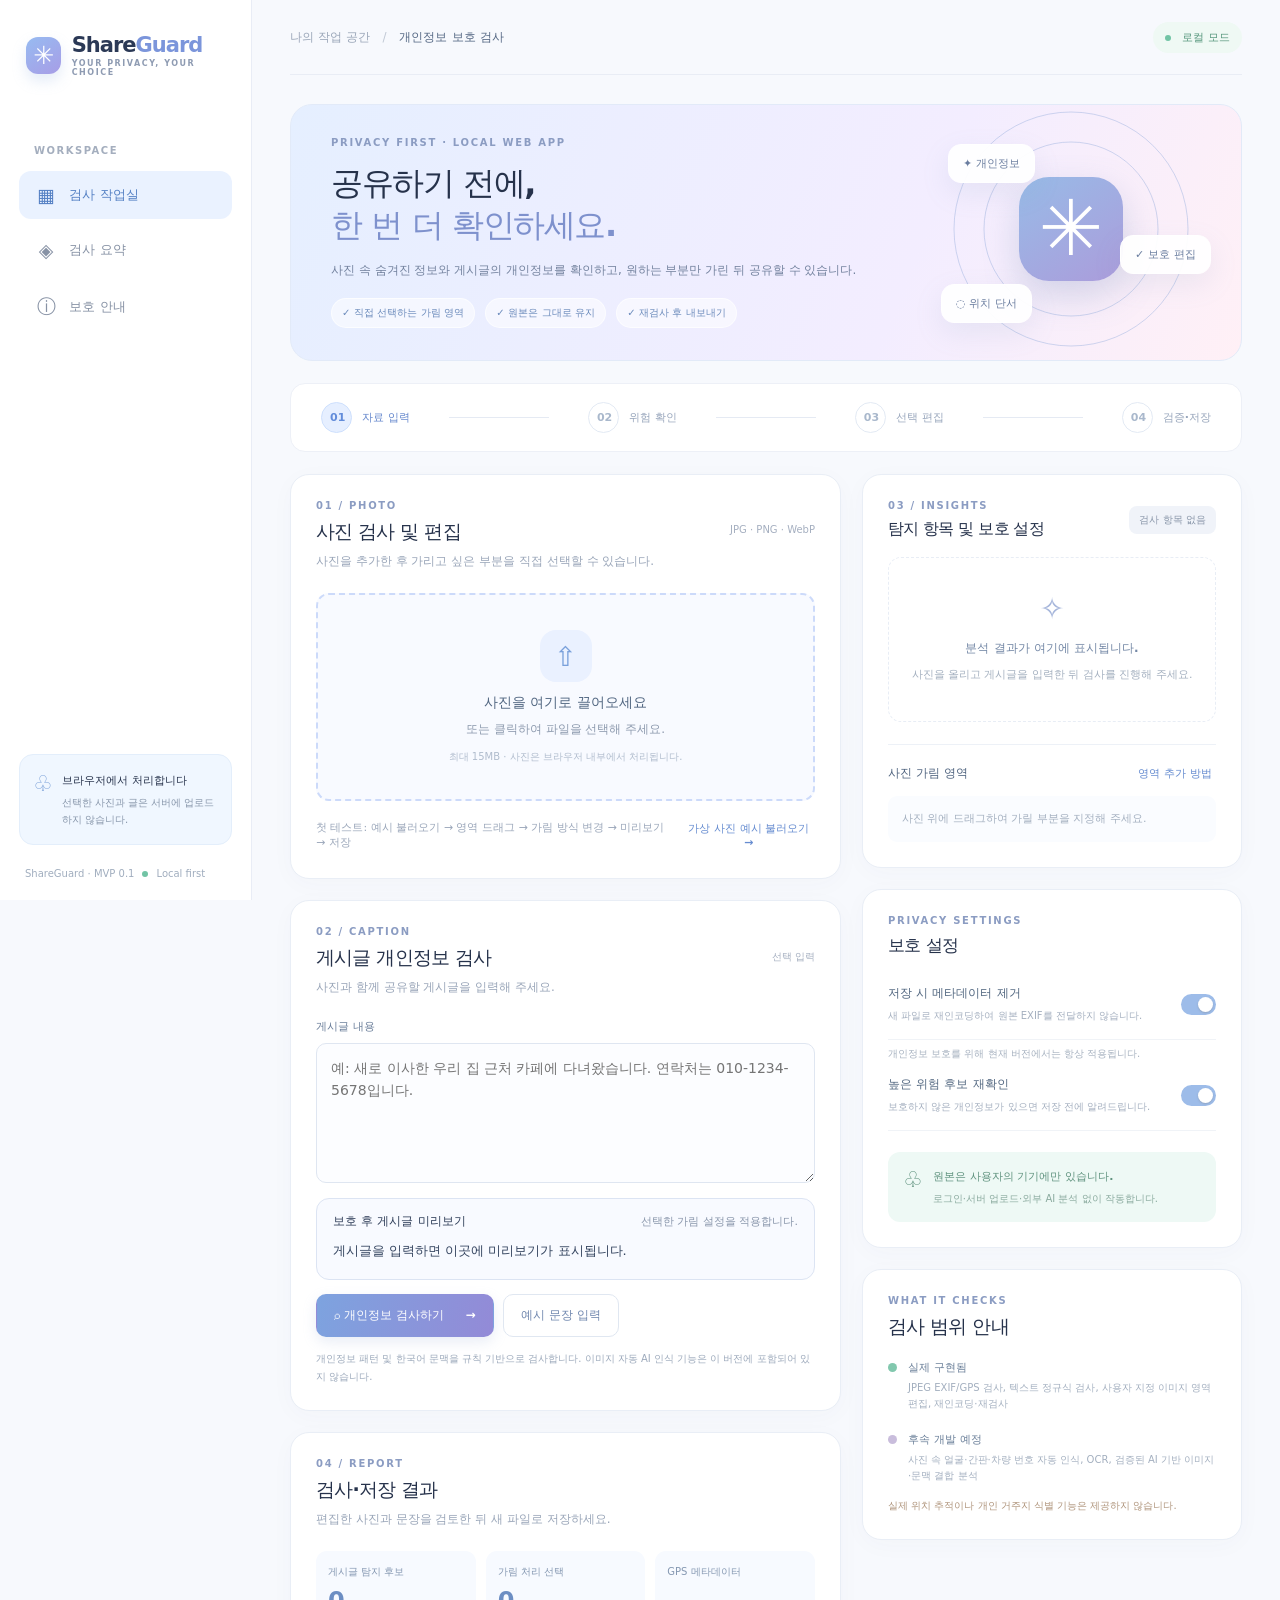
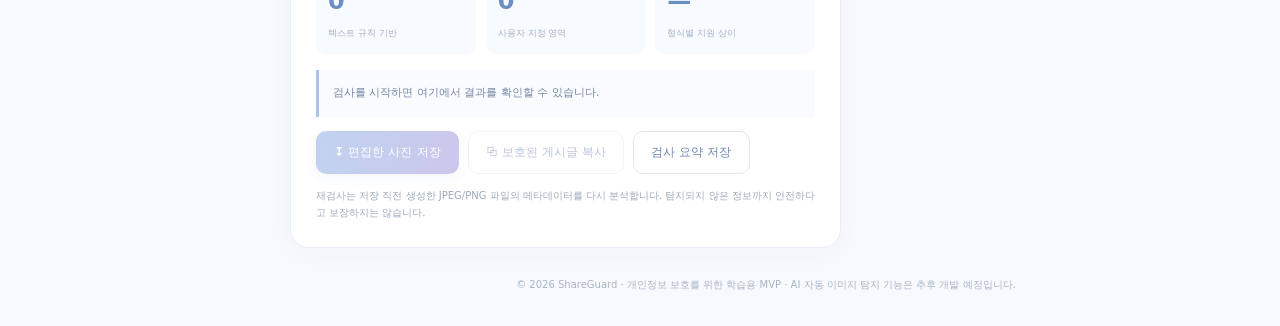
==== index.html @ 6cf019d9 "feat: add ShareGuard v0.2 privacy editor" ====
<!doctype html>
<html lang="ko">
<head>
  <meta charset="UTF-8" />
  <meta name="viewport" content="width=device-width,initial-scale=1" />
  <meta name="description" content="ShareGuard — 사진과 게시글의 개인정보 노출 단서를 검사하고, 공유 전 선택적으로 보호하는 웹앱" />
  <title>ShareGuard — 공유 전 개인정보 보호</title>
  <style>
:root{font-family:Pretendard,'Apple SD Gothic Neo','Malgun Gothic',system-ui,sans-serif;color:#26324b;background:#f7f9fd;font-synthesis:none;text-rendering:optimizeLegibility;-webkit-font-smoothing:antialiased;font-size:14px}*{box-sizing:border-box}html{scroll-behavior:smooth}body{margin:0}button,input,textarea,select{font:inherit}button{cursor:pointer}button:disabled{cursor:not-allowed;opacity:.48}button:focus-visible,a:focus-visible,input:focus-visible,textarea:focus-visible,select:focus-visible{outline:3px solid #96bdec;outline-offset:2px}a{color:inherit;text-decoration:none}h1,h2,h3,p{margin:0}.hidden{display:none!important}.layout{display:flex;min-height:100vh}.sidebar{width:252px;flex-shrink:0;background:#fff;border-right:1px solid #e9edf6;display:flex;flex-direction:column;position:sticky;top:0;height:100vh;padding:33px 19px 21px}.brand{display:flex;align-items:center;gap:11px;padding-left:7px;font-size:21px;font-weight:850;letter-spacing:-1px;color:#2b3956}.brand-icon{display:flex;align-items:center;justify-content:center;height:37px;width:37px;color:#fff;border-radius:12px;background:linear-gradient(145deg,#97bbf1,#a79de6);font-size:25px;box-shadow:0 7px 14px #9db9e645}.brand-accent{color:#7b95db}.brand small{display:block;font-size:8px;letter-spacing:1.55px;color:#8e9bb2;font-weight:800;margin-top:2px}.sidebar-label{font-size:10px;letter-spacing:1.5px;color:#a4aebe;font-weight:850;margin:68px 15px 15px}.main-nav{display:grid;gap:7px}.nav-item{padding:13px 17px;display:flex;align-items:center;gap:13px;border-radius:12px;color:#8792a5;font-weight:650;font-size:13px}.nav-item:hover,.nav-item.active{background:#eaf2ff;color:#5480c4}.nav-icon{font-size:19px;font-weight:400;width:20px;text-align:center}.side-bottom{margin-top:auto}.private-box{display:flex;gap:9px;padding:16px 13px;background:#f0f7ff;border:1px solid #e3eefb;border-radius:14px}.private-box strong{font-size:11px}.private-box p{font-size:10px;color:#8796aa;line-height:1.65;margin-top:7px}.private-icon{color:#83a7db;font-size:22px}.version{padding:23px 6px 0;color:#a0adbe;font-size:10px;display:flex;gap:8px;align-items:center}.dot,.status-dot{display:inline-block;width:6px;height:6px;border-radius:50%;background:#72c4a5}.main{min-width:0;flex:1;max-width:1600px;margin:0 auto;padding:0 38px 24px;width:100%}.topbar{height:75px;display:flex;justify-content:space-between;align-items:center;border-bottom:1px solid #e9edf5}.breadcrumb{color:#9aa6b8;font-size:12px}.breadcrumb span{padding:0 9px;color:#c1c9d5}.breadcrumb strong{color:#556884}.status-pill{background:#eff9f4;color:#57977d;font-size:11px;padding:8px 12px;border-radius:50px;font-weight:700}.status-dot{margin-right:7px}.hero{background:linear-gradient(112deg,#e5efff 0%,#f3edff 65%,#fff0f6 100%);border:1px solid #e2eaf8;min-height:255px;border-radius:22px;display:flex;overflow:hidden;position:relative;margin-top:29px;padding:32px 40px}.hero-text{position:relative;z-index:2}.eyebrow,.section-kicker{display:block;color:#8b9cc2;font-size:10px;font-weight:850;letter-spacing:1.7px}.hero h1{font-size:32px;line-height:1.32;font-weight:850;letter-spacing:-1.4px;margin:14px 0}.hero em{font-style:normal;color:#7e91cd}.hero p{color:#74839f;font-size:12px;line-height:1.75}.hero-features{display:flex;gap:10px;flex-wrap:wrap;margin-top:17px}.hero-features span{background:#ffffff87;border:1px solid #ffffffaa;padding:7px 10px;border-radius:30px;color:#6a8abb;font-size:10px;font-weight:750}.hero-visual{margin-left:auto;position:relative;width:260px;min-width:240px}.orbit{position:absolute;border:1px solid #a4b6e185;border-radius:50%;left:50%;top:48%;transform:translate(-50%,-50%)}.orbit-1{width:235px;height:235px}.orbit-2{width:175px;height:175px}.hero-shield{position:absolute;left:50%;top:48%;transform:translate(-50%,-50%);width:104px;height:104px;border-radius:30px;background:linear-gradient(145deg,#98bbe7,#ab9cdb);box-shadow:0 14px 35px #778fbb4b;display:grid;place-items:center;color:white;font-size:77px}.hero-float{position:absolute;white-space:nowrap;background:#fffffff2;border:1px solid #ffffff;border-radius:13px;box-shadow:0 10px 28px #839bba22;padding:11px 14px;color:#6a7d9f;font-size:11px;font-weight:750}.float-a{top:7px;left:7px}.float-b{right:-10px;top:98px}.float-c{bottom:5px;left:0}.stepper{display:flex;justify-content:space-around;align-items:center;background:white;border-radius:15px;margin:22px 0;padding:18px 18px;border:1px solid #edf0f7}.step{font-size:11px;display:flex;gap:10px;align-items:center;color:#97a5bb;font-weight:750;white-space:nowrap}.step b{font-size:11px;border:1px solid #e3eaf4;padding:8px;border-radius:50%;width:31px;height:31px;text-align:center;color:#a9b8cc}.step.active{color:#6688cd}.step.active b{background:#e6efff;color:#628cda;border-color:#cee0fd}.step-line{height:1px;background:#e5eaf3;flex:1;max-width:100px;margin:0 15px}.workspace-grid{display:grid;grid-template-columns:minmax(0,1.45fr) minmax(320px,1fr);gap:21px;align-items:start}.content-column,.right-column{display:flex;flex-direction:column;gap:21px}.panel{background:white;border:1px solid #e9eef6;border-radius:19px;box-shadow:0 5px 24px #42597c07;padding:25px}.panel-head{display:flex;justify-content:space-between;align-items:start;gap:15px;margin-bottom:21px}.panel h2{font-size:19px;letter-spacing:-.8px;margin-top:8px}.panel-head p{font-size:12px;color:#9aa6b9;line-height:1.65;margin-top:7px}.optional{margin-top:24px;white-space:nowrap;font-size:10px;color:#a5afc0}.dropzone{background:#f8faff;border:2px dashed #ccdafa;border-radius:13px;padding:35px 12px;text-align:center;cursor:pointer;transition:.2s}.dropzone:hover,.dropzone.dragover{background:#eef4ff;border-color:#8cb3ef}.upload-icon{height:52px;width:52px;margin:0 auto 12px;border-radius:16px;background:#eaf1ff;display:grid;place-items:center;color:#79a0db;font-size:27px}.dropzone h3{font-size:14px;color:#516681}.dropzone p{font-size:12px;margin:9px 0;color:#8d9aae}.dropzone span{font-size:10px;color:#b0bccd}.sample-row{display:flex;justify-content:space-between;gap:8px;margin-top:16px;font-size:11px;color:#9ba7ba;align-items:center}.link-btn{background:none;border:0;padding:4px;color:#668cd0;font-size:11px;font-weight:750}.link-btn:hover{text-decoration:underline}.text-panel textarea,.text-input{width:100%;padding:13px 14px;border-radius:10px;border:1px solid #dfe6f1;background:#fcfdff;color:#43546b;outline:none;line-height:1.6}.text-panel textarea:focus,.text-input:focus{border-color:#a1bdeb;box-shadow:0 0 0 3px #d8e7fd8a}.text-panel textarea{resize:vertical;min-height:115px}.field-label{display:block;font-size:11px;font-weight:750;color:#697d99;margin:12px 0 9px}.editor-row,.download-actions{display:flex;gap:9px;flex-wrap:wrap;margin-top:14px}.primary-btn,.secondary-btn{padding:12px 17px;border-radius:10px;border:1px solid transparent;font-size:12px;font-weight:750}.primary-btn{background:linear-gradient(105deg,#7da3df,#938ad7);color:#fff;box-shadow:0 5px 14px #93a5d333}.primary-btn:hover{filter:brightness(1.04)}.primary-btn span{padding-left:17px}.secondary-btn{background:white;color:#7188af;border-color:#e0e7f1}.secondary-btn:hover{background:#f6f9ff}.privacy-help{margin-top:13px;color:#9ca9bb;font-size:10px;line-height:1.75}.insights-panel .compact{align-items:center;margin-bottom:17px}.insights-panel .compact h2{font-size:16px}.risk-badge{font-size:10px;border-radius:8px;background:#f0f3f9;color:#8996a9;padding:7px 10px;font-weight:750;white-space:nowrap}.risk-badge.risk-high{background:#fff0eb;color:#cc796c}.risk-badge.risk-mid{background:#fff7e6;color:#bb944c}.empty-insights{text-align:center;padding:33px 15px 37px;color:#a5b1c0;border:1px dashed #e8edf5;border-radius:13px}.empty-insights .spark{font-size:30px;color:#a6b6db;display:block;margin-bottom:13px}.empty-insights strong{font-size:12px;color:#7488a6}.empty-insights p{font-size:11px;margin-top:10px;line-height:1.5}.result-intro{font-size:12px;color:#6b7991;line-height:1.5}.result-intro span{color:#7491d2;font-weight:850}.result-intro p{color:#a0acbc;margin:7px 0 15px;font-size:10px}.result-subtitle,.subsection-head{font-size:12px;color:#526681;font-weight:800;margin:13px 0 11px}.meta-row{padding:9px 0;border-bottom:1px solid #f0f3f9;display:flex;justify-content:space-between;gap:9px;font-size:11px}.meta-key{color:#92a0b4;flex-shrink:0}.meta-value{color:#596d8a;text-align:right;word-break:break-word}.meta-value.high{color:#bf6e66;font-weight:800}.muted{color:#a5afbf;font-size:11px;line-height:1.6}.finding-card{border:1px solid #e9edf4;border-radius:11px;padding:12px;margin-bottom:9px}.finding-top{display:flex;justify-content:space-between;align-items:center;gap:8px;font-size:11px}.finding-top strong{color:#546a86}.finding-risk{color:#b58c4e;background:#fff8e9;border-radius:5px;padding:3px 6px;font-size:9px}.finding-risk.high{color:#bc7165;background:#fff0ec}.finding-match{margin:8px 0;color:#72849a;background:#f5f8fd;border-radius:6px;padding:6px 8px;font-size:10px;overflow-wrap:anywhere}.finding-reason{font-size:11px;color:#8998ab;line-height:1.6}.finding-check{display:flex;align-items:center;gap:8px;font-size:11px;color:#6884b1;margin-top:11px;cursor:pointer}.finding-check input,.region-item input{accent-color:#729bd7;width:15px;height:15px;cursor:pointer}.context-notice{background:#fff8eb;border:1px solid #f0e2c3;color:#9e7e48;font-size:11px;padding:12px;border-radius:10px;line-height:1.6}.subsection-head{display:flex;justify-content:space-between;align-items:center;border-top:1px solid #edf1f7;padding-top:17px;margin-top:22px}.empty-regions{color:#a4b0c0;font-size:11px;line-height:1.6;background:#fafcff;padding:14px;border-radius:9px}.region-item{border:1px solid #ebeff6;border-radius:10px;margin-bottom:8px;padding:11px;display:flex;gap:8px;align-items:center}.region-item.current{border-color:#aec8f2;background:#f9fbff}.region-select{border:0;background:none;text-align:left;color:#506887;flex:1;font-size:11px;font-weight:750;overflow-wrap:anywhere}.region-mode-label{font-size:10px;color:#9facc0}.region-settings{margin-top:15px;padding:14px;border:1px solid #e1e9f6;border-radius:12px;background:#fafcff}.inline-settings{display:flex;justify-content:space-between;margin-top:12px;align-items:center;font-size:11px;color:#687f9d}.inline-settings input{border:0;background:none;width:42px;height:28px;cursor:pointer}.region-settings-actions{text-align:right;margin-top:12px}.tiny-warning{font-size:10px;line-height:1.6;color:#af947b;margin-top:14px}.policy-panel h2{font-size:17px;margin-bottom:13px}.switch-row{display:flex;align-items:center;justify-content:space-between;gap:9px;padding:15px 0;border-bottom:1px solid #f0f3f7;cursor:pointer}.switch-row>span:first-child{flex:1}.switch-row strong{display:block;font-size:12px;color:#526780}.switch-row small{font-size:10px;color:#a4afbf;line-height:1.7;display:block;margin-top:5px}.switch-row input{position:absolute;opacity:0;width:1px;height:1px}.switch-ui{width:35px;height:21px;flex-shrink:0;background:#d8dfeb;border-radius:20px;position:relative}.switch-ui:before{content:'';width:15px;height:15px;position:absolute;left:3px;top:3px;background:#fff;border-radius:50%;box-shadow:0 1px 2px #7775}.switch-row input:checked+.switch-ui{background:#9dbce9}.switch-row input:checked+.switch-ui:before{transform:translateX(14px)}.locked-note{color:#a7b2c0;font-size:10px;margin:7px 0 0}.privacy-ribbon{display:flex;gap:10px;border-radius:12px;padding:15px;margin-top:21px;background:#eef9f5;color:#60937f}.privacy-ribbon>span{font-size:22px}.privacy-ribbon strong{font-size:11px}.privacy-ribbon p{font-size:10px;color:#8aaa9e;line-height:1.6;margin-top:7px}.scope-item{display:flex;gap:11px;margin-top:18px}.scope-dot{width:9px;height:9px;border-radius:50%;margin-top:5px;flex-shrink:0}.scope-dot.done{background:#82c8ae}.scope-dot.planned{background:#c9bddc}.scope-item strong{font-size:11px;color:#697e98}.scope-item p{font-size:10px;color:#a3afbf;margin-top:5px;line-height:1.6}.report-cards{display:grid;grid-template-columns:repeat(3,minmax(0,1fr));gap:10px}.report-stat{background:#f7faff;padding:14px 12px;border-radius:11px}.report-stat span{color:#8497b1;font-size:10px;display:block}.report-stat strong{font-size:24px;color:#6c8ec3;display:block;margin:8px 0;font-variant-numeric:tabular-nums}.report-stat small{font-size:9px;color:#a2b1c4}.report-note{color:#7587a2;font-size:11px;background:#f9fbff;border-left:3px solid #aac3eb;margin-top:16px;padding:14px;line-height:1.7}.photo-area{border:1px solid #e9eef6;border-radius:13px;padding:13px}.photo-toolbar{display:flex;align-items:center;justify-content:space-between;gap:8px;margin-bottom:12px}.file-info{display:flex;gap:8px;align-items:center;min-width:0}.file-mark{background:#eef4fd;color:#83a1ce;border-radius:10px;padding:10px;font-size:16px}.file-info strong{display:block;color:#586f8b;font-size:11px;overflow:hidden;text-overflow:ellipsis;white-space:nowrap;max-width:210px}.file-info small{display:block;color:#a6b4c5;font-size:10px;margin-top:4px}.photo-actions{display:flex;gap:5px;flex-shrink:0}.mini-btn{padding:7px 9px;color:#7f91ad;border:1px solid #e1e8f4;background:white;border-radius:7px;font-size:10px}.mini-btn:hover{background:#f6f9ff}.danger-outline{color:#c68c8d}.editor-controls{display:flex;align-items:center;justify-content:space-between;gap:8px;margin:9px 0;flex-wrap:wrap}.mode-group{display:flex;background:#f3f6fc;border-radius:9px;padding:3px;gap:2px}.mode-btn{border:0;background:transparent;padding:9px 10px;color:#92a2b6;font-size:10px;border-radius:7px}.mode-btn.selected{background:white;color:#6d8bc6;box-shadow:0 1px 7px #627ba71a}.image-stage{position:relative;line-height:0;border-radius:10px;overflow:hidden;background:#eef2fa;touch-action:none;user-select:none;min-height:80px;cursor:crosshair}.image-stage.in-preview{cursor:default}.image-stage img{display:block;width:100%;height:auto}.image-stage .preview-canvas{display:block;width:100%;height:auto}.region-layer{position:absolute;inset:0;pointer-events:none}.region-overlay{position:absolute;border:2px dashed #f4db6e;background:#fdf0a32b}.region-overlay.active-mask{border-color:#70aff0;background:#4aa4ff24}.region-overlay.highlight{outline:2px solid #fdfdfd;outline-offset:-5px}.region-tag{position:absolute;top:0;left:0;white-space:nowrap;line-height:1;background:#6590cbf2;color:white;font-size:10px;padding:5px}.drawing-rect{position:absolute;border:2px solid #96b6e7;background:#c5dafe50;pointer-events:none}.stage-hint{font-size:10px;color:#9eabba;margin:11px 0 0;line-height:1.6}.photo-foot{display:flex;justify-content:space-between;align-items:center;gap:8px;margin-top:13px;font-size:10px;color:#a2b0c3}.info-label{color:#648dbd}.compare-block{margin:20px 0 6px;border-top:1px solid #e8eef6;padding-top:15px}.compare-head{display:flex;flex-direction:column;gap:4px;margin-bottom:12px}.compare-head strong{font-size:12px}.compare-head span{font-size:10px;color:#93a4ba}.comparison{position:relative;width:100%;overflow:hidden;border-radius:10px;background:#f6f7fa}.comparison img{width:100%;height:100%;position:absolute;inset:0;object-fit:fill}.compare-slider-label{display:flex;justify-content:space-between;font-size:11px;margin-top:12px;color:#6d829d}.compare-block input[type=range]{accent-color:#86a7df;width:100%;margin-top:11px}.risk-dialog{border:1px solid #edf0f5;box-shadow:0 20px 70px #3548664b;border-radius:18px;padding:27px;max-width:430px;width:calc(100% - 30px)}.risk-dialog::backdrop{background:#23304365}.risk-dialog h2{font-size:18px;color:#36475d}.risk-dialog p{font-size:12px;color:#7f8da1;line-height:1.7;margin-top:14px}.dialog-actions{display:flex;justify-content:end;gap:8px;margin-top:23px}.toast{position:fixed;bottom:25px;right:25px;z-index:20;background:#455d79;color:white;font-size:12px;line-height:1.6;padding:12px 19px;border-radius:12px;box-shadow:0 12px 30px #50617d40;opacity:0;transform:translateY(10px);pointer-events:none;transition:.2s;max-width:390px}.toast.visible{opacity:1;transform:translateY(0)}.toast.error{background:#a9696a}footer{padding:30px 5px 10px;color:#a8b4c4;font-size:10px;text-align:center}
@media(max-width:1230px){.sidebar{width:215px}.main{padding:0 22px 22px}.workspace-grid{grid-template-columns:minmax(0,1fr) 340px;gap:16px}.panel{padding:20px}.hero{padding:26px}.hero-visual{min-width:160px;width:180px}.float-b{right:-15px}.hero h1{font-size:29px}}
@media(max-width:1040px){.workspace-grid{grid-template-columns:1fr}.right-column{display:grid;grid-template-columns:1fr 1fr;align-items:start}.insights-panel{grid-column:span 2}.hero-visual{min-width:225px}.main{padding:0 20px 25px}}
@media(max-width:680px){.layout{display:block}.sidebar{width:100%;height:auto;position:relative;padding:15px 15px 10px;border-right:none;border-bottom:1px solid #eef1f7}.brand{font-size:20px}.sidebar-label,.side-bottom{display:none}.main-nav{display:flex;margin-top:11px;gap:5px;overflow-x:auto}.nav-item{padding:9px 12px;font-size:11px;white-space:nowrap}.main{padding:0 14px 15px}.topbar{height:48px}.hero{padding:25px 23px;min-height:215px;margin-top:14px}.hero h1{font-size:27px}.hero-visual{position:absolute;right:-120px;top:25px;opacity:.24}.hero-text{max-width:calc(100% - 20px)}.hero-features{gap:5px}.hero-features span{font-size:9px;padding:5px 7px}.stepper{padding:13px 9px;margin:15px 0}.step{font-size:0;gap:2px}.step b{font-size:10px;width:30px;height:30px;padding:8px}.step-line{margin:0 4px}.panel{padding:17px;border-radius:15px}.panel h2{font-size:17px}.optional{font-size:9px}.right-column{display:flex}.report-cards{gap:6px}.report-stat{padding:10px 8px}.report-stat span{font-size:9px}.report-stat strong{font-size:20px}.photo-toolbar{flex-wrap:wrap}.photo-actions{margin-left:auto}.file-info strong{max-width:180px}.hero-visual .hero-float{display:none}.toast{bottom:14px;left:14px;right:14px;max-width:none;text-align:center}}

.masked-preview{border:1px solid #dce4f3;background:#f8faff;border-radius:13px;padding:14px 16px;margin-top:12px;margin-bottom:12px}.masked-preview-head{display:flex;justify-content:space-between;gap:10px;align-items:center;font-size:12px;color:#2e3d58}.masked-preview-head span{font-size:11px;color:#8895aa}.masked-preview pre{white-space:pre-wrap;overflow-wrap:anywhere;font-family:inherit;line-height:1.65;color:#354560;font-size:13px;margin:10px 0 0;min-height:25px}@media(max-width:600px){.masked-preview-head{align-items:start;flex-direction:column;gap:4px}}

</style>
</head>
<body>
  <div class="layout">
    <aside class="sidebar" aria-label="주 메뉴">
      <a class="brand" href="#top" aria-label="ShareGuard 처음으로"><span class="brand-icon">✳</span><span>Share<span class="brand-accent">Guard</span><small>YOUR PRIVACY, YOUR CHOICE</small></span></a>
      <div class="sidebar-label">WORKSPACE</div>
      <nav class="main-nav" aria-label="작업 화면">
        <a href="#workspace" class="nav-item active"><span class="nav-icon">▦</span> 검사 작업실</a>
        <a href="#reports" class="nav-item"><span class="nav-icon">◈</span> 검사 요약</a>
        <a href="#about" class="nav-item"><span class="nav-icon">ⓘ</span> 보호 안내</a>
      </nav>
      <div class="side-bottom">
        <div class="private-box"><span class="private-icon">♧</span><div><strong>브라우저에서 처리합니다</strong><p>선택한 사진과 글은 서버에 업로드하지 않습니다.</p></div></div>
        <div class="version">ShareGuard · MVP 0.1 <span class="dot"></span> Local first</div>
      </div>
    </aside>
    <main id="top" class="main">
      <header class="topbar"><span class="breadcrumb">나의 작업 공간 <span>/</span> <strong>개인정보 보호 검사</strong></span><span class="status-pill"><span class="status-dot"></span> 로컬 모드</span></header>
      <section class="hero" id="workspace">
        <div class="hero-text"><span class="eyebrow">PRIVACY FIRST · LOCAL WEB APP</span><h1>공유하기 전에,<br/><em>한 번 더 확인하세요.</em></h1><p>사진 속 숨겨진 정보와 게시글의 개인정보를 확인하고, 원하는 부분만 가린 뒤 공유할 수 있습니다.</p><div class="hero-features"><span>✓ 직접 선택하는 가림 영역</span><span>✓ 원본은 그대로 유지</span><span>✓ 재검사 후 내보내기</span></div></div>
        <div class="hero-visual" aria-hidden="true"><div class="orbit orbit-1"></div><div class="orbit orbit-2"></div><div class="hero-shield">✳</div><span class="hero-float float-a">✦ 개인정보</span><span class="hero-float float-b">✓ 보호 편집</span><span class="hero-float float-c">◌ 위치 단서</span></div>
      </section>
      <section class="stepper" aria-label="진행 단계"><span class="step active"><b>01</b> 자료 입력</span><span class="step-line"></span><span class="step"><b>02</b> 위험 확인</span><span class="step-line"></span><span class="step"><b>03</b> 선택 편집</span><span class="step-line"></span><span class="step"><b>04</b> 검증·저장</span></section>
      <div class="workspace-grid">
        <div class="content-column">
          <section class="panel image-panel" aria-labelledby="photo-heading">
            <div class="panel-head"><div><div class="section-kicker">01 / PHOTO</div><h2 id="photo-heading">사진 검사 및 편집</h2><p>사진을 추가한 후 가리고 싶은 부분을 직접 선택할 수 있습니다.</p></div><span class="optional">JPG · PNG · WebP</span></div>
            <div id="dropzone" class="dropzone" tabindex="0" role="button" aria-label="사진 업로드"><div class="upload-icon">⇧</div><h3>사진을 여기로 끌어오세요</h3><p>또는 클릭하여 파일을 선택해 주세요.</p><span>최대 15MB · 사진은 브라우저 내부에서 처리됩니다.</span><input id="fileInput" type="file" accept="image/jpeg,image/png,image/webp" hidden /></div>
            <div id="photoArea" class="photo-area hidden"><div class="photo-toolbar"><div class="file-info"><span class="file-mark">▧</span><span><strong id="fileName">photo.jpg</strong><small id="fileSize">—</small></span></div><div class="photo-actions"><button class="mini-btn" id="replacePhoto" type="button">사진 변경</button><button class="mini-btn danger-outline" id="clearPhoto" type="button">제거</button></div></div>
              <div class="editor-controls"><div class="mode-group" role="group" aria-label="편집 모드"><button id="drawMode" class="mode-btn selected" type="button">▧ 영역 지정</button><button id="cropMode" class="mode-btn" type="button">⌗ 자르기</button><button id="viewMode" class="mode-btn" type="button">◉ 미리보기</button></div><button id="resetEdits" class="mini-btn" type="button">↶ 편집 초기화</button></div>
              <div id="imageStage" class="image-stage" aria-label="사진 편집 영역"><img id="originalPhoto" alt="사용자가 업로드한 원본 사진" draggable="false" /><canvas id="previewCanvas" class="preview-canvas hidden" aria-label="보호 처리된 사진 미리보기"></canvas><div id="regionLayer" class="region-layer"></div><div id="drawingRect" class="drawing-rect hidden"></div></div>
              <div class="stage-hint" id="stageHint">사진에서 가릴 영역을 마우스로 드래그하거나 터치로 지정해 주세요.</div>
              <div id="compareBlock" class="compare-block hidden"><div class="compare-head"><strong>원본 · 편집본 비교</strong><span>슬라이더를 움직여 확인할 수 있습니다.</span></div><div class="comparison" id="comparison"><img id="compareOriginal" alt="원본 사진 비교 이미지" draggable="false" /><img id="compareEdited" alt="보호 편집된 결과 이미지" draggable="false" /></div><label class="compare-slider-label" for="compareSlider">편집본 표시 비율 <output id="compareValue">50%</output></label><input id="compareSlider" type="range" min="0" max="100" value="50" /></div>
              <div class="photo-foot"><span id="metadataBadge" class="info-label">사진을 분석하지 않았습니다.</span><span id="regionCount">지정된 영역 0개</span></div>
            </div>
            <div class="sample-row"><span>첫 테스트: 예시 불러오기 → 영역 드래그 → 가림 방식 변경 → 미리보기 → 저장</span><button class="link-btn" id="loadDemo" type="button">가상 사진 예시 불러오기 →</button></div>
          </section>
          <section class="panel text-panel"><div class="panel-head"><div><div class="section-kicker">02 / CAPTION</div><h2>게시글 개인정보 검사</h2><p>사진과 함께 공유할 게시글을 입력해 주세요.</p></div><span class="optional">선택 입력</span></div><label for="captionInput" class="field-label">게시글 내용</label><textarea id="captionInput" placeholder="예: 새로 이사한 우리 집 근처 카페에 다녀왔습니다. 연락처는 010-1234-5678입니다." rows="5" spellcheck="false"></textarea><div class="masked-preview"><div class="masked-preview-head"><strong>보호 후 게시글 미리보기</strong><span>선택한 가림 설정을 적용합니다.</span></div><pre id="captionPreview" aria-live="polite">게시글을 입력하면 이곳에 미리보기가 표시됩니다.</pre></div><div class="editor-row"><button id="runScan" class="primary-btn" type="button">⌕ 개인정보 검사하기 <span>→</span></button><button id="loadTextDemo" class="secondary-btn" type="button">예시 문장 입력</button></div><p class="privacy-help">개인정보 패턴 및 한국어 문맥을 규칙 기반으로 검사합니다. 이미지 자동 AI 인식 기능은 이 버전에 포함되어 있지 않습니다.</p></section>
          <section id="reports" class="panel report-panel"><div class="panel-head"><div><div class="section-kicker">04 / REPORT</div><h2>검사·저장 결과</h2><p>편집한 사진과 문장을 검토한 뒤 새 파일로 저장하세요.</p></div></div><div class="report-cards"><div class="report-stat"><span>게시글 탐지 후보</span><strong id="statText">0</strong><small>텍스트 규칙 기반</small></div><div class="report-stat"><span>가림 처리 선택</span><strong id="statRegions">0</strong><small>사용자 지정 영역</small></div><div class="report-stat"><span>GPS 메타데이터</span><strong id="statGps">—</strong><small>형식별 지원 상이</small></div></div><div class="report-note" id="reportNote">검사를 시작하면 여기에서 결과를 확인할 수 있습니다.</div><div class="download-actions"><button class="primary-btn" id="exportImage" type="button" disabled>↧ 편집한 사진 저장</button><button class="secondary-btn" id="copyCaption" type="button" disabled>⧉ 보호된 게시글 복사</button><button class="secondary-btn" id="exportReport" type="button">검사 요약 저장</button></div><p class="privacy-help">재검사는 저장 직전 생성한 JPEG/PNG 파일의 메타데이터를 다시 분석합니다. 탐지되지 않은 정보까지 안전하다고 보장하지는 않습니다.</p></section>
        </div>
        <div class="right-column">
          <section class="panel insights-panel"><div class="panel-head compact"><div><div class="section-kicker">03 / INSIGHTS</div><h2>탐지 항목 및 보호 설정</h2></div><span id="riskBadge" class="risk-badge">미검사</span></div><div id="emptyInsights" class="empty-insights"><span class="spark">✧</span><strong>분석 결과가 여기에 표시됩니다.</strong><p>사진을 올리고 게시글을 입력한 뒤 검사를 진행해 주세요.</p></div><div id="scanResults" class="hidden"><div class="result-intro"><span id="resultCount">0개</span>의 개인정보·위치 단서 후보를 확인했습니다.<p>탐지 결과에는 오탐·미탐이 있을 수 있습니다. 표시된 근거를 확인해 주세요.</p></div><div id="metadataList" class="metadata-list"></div><div id="textList" class="finding-list"></div><div id="crossContext" class="context-notice hidden"></div></div><div class="subsection-head"><strong>사진 가림 영역</strong><button class="link-btn" id="addAreaHint" type="button">영역 추가 방법</button></div><div id="regionEmpty" class="empty-regions">사진 위에 드래그하여 가릴 부분을 지정해 주세요.</div><div id="regionList" class="region-list"></div><div id="regionSettings" class="region-settings hidden"><label class="field-label" for="regionLabel">선택 영역 이름</label><input id="regionLabel" class="text-input" placeholder="예: 친구 얼굴"/><label class="field-label" for="regionRisk">이 영역의 민감도</label><select id="regionRisk" class="text-input"><option value="주의">주의 · 얼굴/카페 간판 등</option><option value="높음">높음 · 집 주소/번호판/인증정보 등</option></select><label class="field-label" for="regionStyle">가림 방식</label><select id="regionStyle" class="text-input"><option value="solid">불투명 가림 (권장)</option><option value="sticker">스티커</option><option value="pixel">모자이크</option><option value="blur">블러</option></select><div id="stickerPicker" class="hidden"><label class="field-label" for="stickerText">스티커 선택</label><select id="stickerText" class="text-input"><option value="💗">하트 💗</option><option value="🌸">꽃 🌸</option><option value="⭐">별 ⭐</option><option value="☁️">구름 ☁️</option><option value="🦋">나비 🦋</option></select></div><div class="inline-settings"><label for="maskColor">가림 색상</label><input id="maskColor" type="color" value="#9fbde6"/></div><div class="region-settings-actions"><button class="mini-btn danger-outline" id="deleteRegion" type="button">영역 삭제</button></div><p class="tiny-warning">블러·모자이크·스티커는 민감한 문자나 인증정보를 충분히 가리지 못할 수 있습니다.</p></div></section>
          <section class="panel policy-panel"><div class="section-kicker">PRIVACY SETTINGS</div><h2>보호 설정</h2><label class="switch-row"><span><strong>저장 시 메타데이터 제거</strong><small>새 파일로 재인코딩하여 원본 EXIF를 전달하지 않습니다.</small></span><input id="stripMeta" type="checkbox" checked disabled/><span class="switch-ui" aria-hidden="true"></span></label><div class="locked-note">개인정보 보호를 위해 현재 버전에서는 항상 적용됩니다.</div><label class="switch-row"><span><strong>높은 위험 후보 재확인</strong><small>보호하지 않은 개인정보가 있으면 저장 전에 알려드립니다.</small></span><input id="confirmRisk" type="checkbox" checked/><span class="switch-ui" aria-hidden="true"></span></label><div class="privacy-ribbon"><span>♧</span><div><strong>원본은 사용자의 기기에만 있습니다.</strong><p>로그인·서버 업로드·외부 AI 분석 없이 작동합니다.</p></div></div></section>
          <section id="about" class="panel about-panel"><div class="section-kicker">WHAT IT CHECKS</div><h2>검사 범위 안내</h2><div class="scope-item"><span class="scope-dot done"></span><div><strong>실제 구현됨</strong><p>JPEG EXIF/GPS 검사, 텍스트 정규식 검사, 사용자 지정 이미지 영역 편집, 재인코딩·재검사</p></div></div><div class="scope-item"><span class="scope-dot planned"></span><div><strong>후속 개발 예정</strong><p>사진 속 얼굴·간판·차량 번호 자동 인식, OCR, 검증된 AI 기반 이미지·문맥 결합 분석</p></div></div><p class="tiny-warning">실제 위치 추적이나 개인 거주지 식별 기능은 제공하지 않습니다.</p></section>
        </div>
      </div>
      <footer>© 2026 ShareGuard · 개인정보 보호를 위한 학습용 MVP · AI 자동 이미지 탐지 기능은 추후 개발 예정입니다.</footer>
    </main>
  </div>
  <dialog id="riskDialog" class="risk-dialog"><form method="dialog"><h2>공유 전 확인</h2><p id="riskDialogText">보호하지 않은 위험 항목이 남아 있습니다.</p><div class="dialog-actions"><button value="cancel" class="secondary-btn">다시 확인</button><button value="continue" class="primary-btn">위험을 확인하고 저장</button></div></form></dialog>
  <div id="toast" class="toast" role="status" aria-live="polite"></div>
  <script>
/** Offline rule-based candidate detection. Not a ML/AI classification result. */
const PATTERNS = [
  {kind:'email', label:'이메일 주소', severity:'주의', regex:/\b[A-Z0-9._%+-]+@[A-Z0-9.-]+\.[A-Z]{2,}\b/gi, reason:'이메일 주소를 통해 연락처나 계정을 식별할 수 있습니다.', recommend:'공개할 필요가 없다면 이메일 주소를 가려 주세요.'},
  {kind:'phone', label:'휴대전화 번호', severity:'높음', regex:/(?<!\d)01[016789][- .]?\d{3,4}[- .]?\d{4}(?!\d)/g, reason:'전화번호가 공개되면 원하지 않는 연락을 받을 수 있습니다.', recommend:'전화번호를 마스킹하는 것을 권장합니다.'},
  {kind:'rrn', label:'주민등록번호 형태', severity:'높음', regex:/(?<!\d)\d{6}[- ]?[1-8]\d{6}(?!\d)/g, reason:'개인 식별 번호 형태의 정보가 포함되어 있습니다.', recommend:'번호 전체를 공개하지 않는 것을 권장합니다.'},
  {kind:'apikey', label:'인증정보 형태', severity:'높음', regex:/(?:api[_ -]?key|password|passwd|secret|token)\s*[:=]\s*["']?[A-Za-z0-9_\-!.]{8,}["']?/gi, reason:'인증키 또는 비밀번호 형태의 문자열이 포함되어 있습니다.', recommend:'노출된 실제 인증정보라면 삭제하고 교체를 검토해 주세요.'},
  {kind:'urlsecret', label:'URL 내 인증 토큰 형태', severity:'높음', regex:/[?&](?:token|api_key|apikey|access_token)=[A-Za-z0-9%._-]{8,}/gi, reason:'링크에 인증 토큰 형태의 정보가 포함되어 있습니다.', recommend:'공개 링크에서 인증정보를 제거해 주세요.'}
];
const CONTEXT = [
  {kind:'residence',label:'거주지 관련 표현', severity:'주의',regex:/(?:우리\s?집|제\s?집|집\s?앞|자취방|이사(?:했|왔|완료)|살고\s?있는\s?곳|집\s?근처)/g,reason:'게시글이 주변 장소나 사진의 배경을 거주 공간과 연결할 수 있습니다.',recommend:'정확한 생활 공간을 드러내는 표현인지 확인해 주세요.'},
  {kind:'routine',label:'반복되는 생활 패턴',severity:'주의',regex:/(?:매일|매주|퇴근\s?후|등교\s?길|밤\s?\d{1,2}시|혼자\s?오는|항상\s?가는)/g,reason:'반복적인 시간 또는 이동 패턴이 추정될 수 있습니다.',recommend:'필요하지 않다면 구체적인 시간·방문 빈도를 줄여 주세요.'},
  {kind:'location',label:'장소 관련 표현',severity:'주의',regex:/(?:[가-힣]{2,}(?:역|학교|아파트|빌딩|카페)|(?:서울|부산|대구|인천|대전|광주|울산|세종)(?:시)?\s?[가-힣0-9-]{1,}(?:구|동|로|길))/g,reason:'특정 장소가 드러날 수 있습니다. 장소를 공개하는 목적이라면 유지해도 됩니다.',recommend:'거주지나 반복 동선과 연결되는지만 확인해 주세요.'}
];
function analyzeText(text){
  const found=[];
  for(const def of [...PATTERNS,...CONTEXT]) {
    for(const m of text.matchAll(def.regex)) {
      found.push({id:`${def.kind}:${m.index}:${m[0]}`,kind:def.kind,label:def.label,severity:def.severity,start:m.index,end:m.index+m[0].length,text:m[0],reason:def.reason,recommend:def.recommend,mask:def.kind!=='residence'&&def.kind!=='routine'&&def.kind!=='location'});
    }
  }
  found.sort((a,b)=>a.start-b.start || (b.end-b.start)-(a.end-a.start));
  const dedup=[];let furthest=-1;
  for(const f of found){if(f.start>=furthest){dedup.push(f);furthest=f.end;}}
  return dedup;
}
function maskText(text, findings, replacement='[가림]'){
  const applied=findings.filter(f=>f.mask).slice().sort((a,b)=>a.start-b.start);
  let pos=0, out='';
  for(const f of applied){if(f.start<pos || f.end>text.length) continue;out+=text.slice(pos,f.start)+replacement;pos=f.end;}
  return out+text.slice(pos);
}
function combinedContext(findings, hasImage){
  if(!hasImage) return null;
  const kinds=new Set(findings.map(f=>f.kind));
  if(kinds.has('residence')&&kinds.has('routine')) return {level:'높음',message:'게시글에 거주지 관련 표현과 반복적인 생활 패턴이 함께 포함되어 있습니다. 사진 속 배경과 결합되면 위치·동선 추정에 활용될 수 있으므로 게시 전에 검토해 주세요.'};
  if(kinds.has('residence'))return {level:'주의',message:'거주지 관련 표현이 발견되었습니다. 사진 속 건물·간판 등과 결합되면 생활 공간의 단서가 될 수 있습니다. 이미지 속 대상은 자동으로 인식한 것이 아닙니다.'};
  if(kinds.has('routine')&&kinds.has('location'))return {level:'주의',message:'장소와 반복 생활 패턴에 관한 표현이 함께 포함되어 있습니다. 게시 목적에 따라 공개 범위를 확인해 주세요.'};
  return null;
}
function riskLevel(findings,hasGps=false){return hasGps||findings.some(f=>f.severity==='높음')?'높음':findings.length?'주의':'검사 항목 없음';}

/* Minimal bounded JPEG Exif/TIFF reader. Returns limitations explicitly. No private telemetry. */
const SHORT=3,LONG=4,RATIONAL=5,ASCII=2;
function str(view,offset,n){if(offset<0||n<0||offset+n>view.byteLength)throw Error('Exif 범위를 벗어났습니다.');let s='';for(let i=0;i<n;i++)s+=String.fromCharCode(view.getUint8(offset+i));return s.replace(/\0+$/,'');}
function readExif(data){
  const v=new DataView(data.buffer,data.byteOffset,data.byteLength);
  if(v.byteLength<8)throw Error('Exif 크기가 올바르지 않습니다.');
  const le=str(v,0,2)==='II';if(!le&&str(v,0,2)!=='MM')throw Error('Exif 바이트 순서가 올바르지 않습니다.');
  const u16=x=>{if(x<0||x+2>v.byteLength)throw Error('Exif 범위 오류');return v.getUint16(x,le)};
  const u32=x=>{if(x<0||x+4>v.byteLength)throw Error('Exif 범위 오류');return v.getUint32(x,le)};
  if(u16(2)!==42)throw Error('Exif TIFF 표식 오류');
  function ifd(off){if(off<8||off+2>v.byteLength)return {};const count=u16(off);if(count>300)return {};let entries={};for(let i=0;i<count;i++){let at=off+2+i*12;if(at+12>v.byteLength)break;const tag=u16(at),type=u16(at+2),n=u32(at+4),unit={1:1,2:1,3:2,4:4,5:8,7:1}[type]||1;if(n>100000)continue;let p=n*unit<=4?at+8:u32(at+8);if(p+n*unit>v.byteLength)continue;entries[tag]={tag,type,n,p};}return entries;}
  function value(e){if(!e)return null;if(e.type===ASCII)return str(v,e.p,Math.min(e.n,256));if(e.type===SHORT)return u16(e.p);if(e.type===LONG)return u32(e.p);if(e.type===RATIONAL){let out=[];for(let j=0;j<Math.min(e.n,3);j++){let num=u32(e.p+j*8),den=u32(e.p+j*8+4);out.push(den?num/den:null);}return out;}return null;}
  const root=ifd(u32(4));const gpsPtr=value(root[0x8825]);const exifPtr=value(root[0x8769]);const gps=gpsPtr?ifd(gpsPtr):{};const detail=exifPtr?ifd(exifPtr):{};
  const coord=(refs,tag)=>{const nums=value(gps[tag]);const ref=value(gps[refs]);if(!Array.isArray(nums)||nums.length<3||nums.some(x=>x===null)||!ref)return null;let r=nums[0]+nums[1]/60+nums[2]/3600;return /^[SW]/i.test(ref)?-r:r;};
  const lat=coord(1,2),lng=coord(3,4);
  return {status:'checked',hasGps:lat!==null&&lng!==null, gps:lat!==null&&lng!==null?{lat,lng}:null, make:value(root[0x010f]),model:value(root[0x0110]),date:value(detail[0x9003])||value(root[0x0132]),rawExif:true};
}
function scanMetadata(buffer,mime='image/jpeg'){
  const bytes=new Uint8Array(buffer);if(mime!=='image/jpeg')return {status:'unsupported',hasGps:null,reason:'현재 버전은 JPEG 파일의 EXIF를 정밀 검사합니다. PNG/WebP에 포함된 모든 메타데이터 유무는 확인할 수 없습니다.'};
  if(bytes.length<4||bytes[0]!==255||bytes[1]!==216)return {status:'invalid',hasGps:null,reason:'유효한 JPEG 형식이 아닙니다.'};
  let p=2;while(p+4<=bytes.length){if(bytes[p]!==255)break;let marker=bytes[p+1];p+=2;if(marker===0xd9||marker===0xda)break;if(marker===0xff)continue;if(marker===0xd8||marker===0x01||(marker>=0xd0&&marker<=0xd7))continue;if(p+2>bytes.length)break;let len=(bytes[p]<<8)|bytes[p+1];if(len<2||p+len>bytes.length)break;if(marker===0xe1&&len>=8&&bytes[p+2]===69&&bytes[p+3]===120&&bytes[p+4]===105&&bytes[p+5]===102&&bytes[p+6]===0&&bytes[p+7]===0){try{return readExif(bytes.subarray(p+8,p+len));}catch(e){return {status:'invalid',hasGps:null,reason:'Exif 데이터를 읽을 수 없습니다: '+e.message};}}p+=len;}
  return {status:'checked',hasGps:false,gps:null,rawExif:false,make:null,model:null,date:null};
}
function validateImage(buffer,mime){const b=new Uint8Array(buffer);if(mime==='image/jpeg')return b.length>=3&&b[0]===255&&b[1]===216&&b[2]===255;if(mime==='image/png')return b.length>=8&&[137,80,78,71,13,10,26,10].every((x,i)=>b[i]===x);if(mime==='image/webp')return b.length>=12&&String.fromCharCode(...b.slice(0,4))==='RIFF'&&String.fromCharCode(...b.slice(8,12))==='WEBP';return false;}




const $=s=>document.querySelector(s);
const state={file:null,sourceUrl:null,img:null,meta:null,findings:[],regions:[],crop:null,selected:null,mode:'draw',scanAt:null,lastExport:null,seq:0};
const MAX_SIZE=15*1024*1024;
let toastTimer=null,dragStart=null;
function toast(msg,err=false){const el=$('#toast');el.textContent=msg;el.className='toast visible'+(err?' error':'');clearTimeout(toastTimer);toastTimer=setTimeout(()=>el.className='toast',3800);}
function bytesText(n){return n>=1048576?(n/1048576).toFixed(1)+'MB':(n/1024).toFixed(1)+'KB';}
function make(tag,cls,txt){const x=document.createElement(tag);if(cls)x.className=cls;if(txt!==undefined)x.textContent=String(txt);return x;}
function resetPhoto(){if(state.sourceUrl)URL.revokeObjectURL(state.sourceUrl);Object.assign(state,{file:null,sourceUrl:null,img:null,meta:null,regions:[],crop:null,selected:null,lastExport:null,mode:'draw'});$('#fileInput').value='';$('#dropzone').classList.remove('hidden');$('#photoArea').classList.add('hidden');$('#compareBlock').classList.add('hidden');$('#originalPhoto').removeAttribute('src');$('#previewCanvas').classList.add('hidden');$('#originalPhoto').classList.remove('hidden');setMode('draw');render();}
async function loadFile(file){
  if(!file) return;
  if(!['image/jpeg','image/png','image/webp'].includes(file.type)){toast('JPG, PNG, WebP 이미지만 사용할 수 있습니다.',true);return;}
  if(file.size>MAX_SIZE||file.size<10){toast('이미지는 15MB 이하의 정상 파일이어야 합니다.',true);return;}
  try{
    const ab=await file.arrayBuffer();if(!validateImage(ab,file.type))throw Error('파일 확장자와 실제 이미지 형식이 일치하지 않습니다.');
    const url=URL.createObjectURL(file);const img=new Image();img.decoding='async';img.src=url;
    await new Promise((resolve,reject)=>{img.onload=resolve;img.onerror=()=>reject(Error('이미지 디코딩에 실패했습니다.'));});
    if(!img.naturalWidth||!img.naturalHeight||img.naturalWidth*img.naturalHeight>40000000)throw Error('이미지 크기가 너무 큽니다. 최대 4천만 픽셀까지 지원합니다.');
    if(state.sourceUrl)URL.revokeObjectURL(state.sourceUrl);
    state.file=file;state.sourceUrl=url;state.img=img;state.meta=scanMetadata(ab,file.type);state.regions=[];state.crop=null;state.selected=null;state.lastExport=null;
    $('#fileName').textContent=file.name;$('#fileSize').textContent=`${bytesText(file.size)} · ${img.naturalWidth} × ${img.naturalHeight}`;
    $('#originalPhoto').src=url;$('#dropzone').classList.add('hidden');$('#photoArea').classList.remove('hidden');setMode('draw');runScan();toast('사진을 불러왔습니다. 분석 후 가릴 영역을 직접 지정해 주세요.');
  }catch(e){toast(e.message||'이미지를 읽을 수 없습니다.',true);}
}
function setMode(mode){state.mode=mode;for(const [name,id] of [['draw','drawMode'],['crop','cropMode'],['view','viewMode']])$('#'+id).classList.toggle('selected',name===mode);$('#originalPhoto').classList.toggle('hidden',mode==='view');$('#previewCanvas').classList.toggle('hidden',mode!=='view');$('#regionLayer').classList.toggle('hidden',mode==='view');$('#imageStage').classList.toggle('in-preview',mode==='view');$('#stageHint').textContent=mode==='draw'?'사진에서 가릴 영역을 드래그하여 지정해 주세요. 위치와 가림 방식은 오른쪽에서 선택할 수 있습니다.':mode==='crop'?'사진에서 남기고 싶은 영역을 드래그하여 지정해 주세요. 선택하지 않은 바깥쪽은 저장 시 잘립니다.':'선택한 보호 처리 결과를 보여드립니다. 아래에서 원본과 비교할 수 있습니다.';if(mode==='view'&&state.img)renderPreview();$('#compareBlock').classList.toggle('hidden',mode!=='view'||!state.img);renderRegions();}
function runScan(){state.findings=analyzeText($('#captionInput').value);state.scanAt=new Date().toISOString();state.lastExport=null;render();}
function render(){renderResults();renderRegions();renderStats();updateCaptionPreview();}
function updateCaptionPreview(){const el=$('#captionPreview');const input=$('#captionInput').value;el.textContent=input?maskText(input,state.findings):'게시글을 입력하면 이곳에 미리보기가 표시됩니다.';}
function renderStats(){const text=state.findings.length;$('#statText').textContent=String(text);$('#statRegions').textContent=String(state.regions.filter(r=>r.mask).length);const meta=state.meta;$('#statGps').textContent=!meta?'—':meta.status==='unsupported'?'미지원':meta.status!=='checked'?'확인불가':meta.hasGps?'발견':'미발견';$('#exportImage').disabled=!state.img;$('#copyCaption').disabled=!$('#captionInput').value;
 $('#metadataBadge').textContent=!meta?'사진을 분석하지 않았습니다.':meta.status==='checked'?(meta.hasGps?'GPS 좌표가 포함되어 있습니다.':'JPEG EXIF에서 GPS 좌표가 발견되지 않았습니다.'):(meta.reason||'메타데이터 확인 불가');
 $('#regionCount').textContent=`지정된 영역 ${state.regions.length}개`;
 const level=(state.regions.some(r=>r.risk==='높음'&&!r.mask)?'높음':riskLevel(state.findings,meta?.hasGps===true));const badge=$('#riskBadge');badge.textContent=level;badge.className='risk-badge '+(level==='높음'?'risk-high':level==='주의'?'risk-mid':'');
 $('#reportNote').textContent=!state.scanAt?'검사를 시작하면 여기에서 결과를 확인할 수 있습니다.':`텍스트 후보 ${text}개, 사진 가림 영역 ${state.regions.length}개를 확인했습니다. ${meta?.hasGps?'GPS가 포함되어 있으므로 내보낸 파일에서 제거 여부를 재검사합니다.':'편집 전후 정보를 확인하고 저장해 주세요.'} 자동 이미지 객체 인식은 아직 제공되지 않습니다.`;
 document.querySelectorAll('.step').forEach((x,i)=>x.classList.toggle('active',i===(state.lastExport?3:state.regions.length?2:state.scanAt?1:0)));
}
function renderResults(){const exists=!!state.scanAt;$('#emptyInsights').classList.toggle('hidden',exists);$('#scanResults').classList.toggle('hidden',!exists);if(!exists)return;const meta=state.meta;
 $('#resultCount').textContent=String(state.findings.length+(meta?.hasGps?1:0));const md=$('#metadataList');md.replaceChildren();if(meta){const title=make('div','result-subtitle','사진 메타데이터');md.append(title);const rows=[];if(meta.status==='checked'){rows.push(['GPS 좌표',meta.hasGps?'발견 · 저장할 사진에서는 제거됩니다.':'발견되지 않음',meta.hasGps?'high':'']);if(meta.date)rows.push(['촬영 시각',meta.date,'']);if(meta.make||meta.model)rows.push(['촬영 기기',[meta.make,meta.model].filter(Boolean).join(' '),'']);if(!meta.rawExif)rows.push(['Exif 세그먼트','발견되지 않음','']);}else rows.push(['분석 제한',meta.reason||'확인할 수 없습니다.','']);for(const [key,value,status] of rows){const row=make('div','meta-row');row.append(make('span','meta-key',key),make('span','meta-value '+status,value));md.append(row);}}else md.append(make('p','muted','사진을 선택하면 JPEG 메타데이터를 검사합니다.'));
 const list=$('#textList');list.replaceChildren();list.append(make('div','result-subtitle','게시글 탐지 후보'));if(!state.findings.length)list.append(make('p','muted','현재 규칙으로 발견된 게시글 후보가 없습니다. 위험이 없다는 뜻은 아닙니다.'));
 for(const f of state.findings){const card=make('div','finding-card');const title=make('div','finding-top');title.append(make('strong','',f.label),make('span','finding-risk '+(f.severity==='높음'?'high':''),f.severity));const body=make('p','finding-reason',f.reason);const match=make('div','finding-match',f.text);const row=make('label','finding-check');const check=document.createElement('input');check.type='checkbox';check.checked=f.mask;check.addEventListener('change',()=>{f.mask=check.checked;state.lastExport=null;renderStats();updateCaptionPreview();});row.append(check,make('span','','게시글에서 이 부분 가리기'));card.append(title,match,body,row);list.append(card);}
 const context=combinedContext(state.findings,!!state.img);$('#crossContext').classList.toggle('hidden',!context);if(context)$('#crossContext').textContent=`게시글 · 사진 결합 안내 (${context.level}) — ${context.message}`;
}
function renderRegions(){const list=$('#regionList');list.replaceChildren();$('#regionEmpty').classList.toggle('hidden',state.regions.length>0);$('#regionSettings').classList.toggle('hidden',!state.regions.some(r=>r.id===state.selected));for(const r of state.regions){const row=make('div','region-item '+(r.id===state.selected?'current':''));const btn=make('button','region-select',r.label);btn.type='button';btn.addEventListener('click',()=>{state.selected=r.id;renderRegions();});const meta=make('span','region-mode-label',({solid:'불투명 가림',sticker:'스티커',pixel:'모자이크',blur:'블러'})[r.style]);const toggle=make('input','',undefined);toggle.type='checkbox';toggle.checked=r.mask;toggle.title=`${r.label} 가림 ${r.mask?'해제':'적용'}`;toggle.setAttribute('aria-label',toggle.title);toggle.addEventListener('change',()=>{r.mask=toggle.checked;state.lastExport=null;renderRegions();renderStats();if(state.mode==='view')renderPreview();});row.append(btn,meta,toggle);list.append(row);}
 const selected=state.regions.find(r=>r.id===state.selected);if(selected){$('#regionLabel').value=selected.label;$('#regionRisk').value=selected.risk;$('#regionStyle').value=selected.style;$('#stickerText').value=selected.sticker;$('#maskColor').value=selected.color;$('#stickerPicker').classList.toggle('hidden',selected.style!=='sticker');}
 const layer=$('#regionLayer');layer.replaceChildren();for(const r of state.regions){const p=make('div','region-overlay '+(r.id===state.selected?'highlight':'')+(r.mask?' active-mask':''));p.style.left=`${r.x*100}%`;p.style.top=`${r.y*100}%`;p.style.width=`${r.w*100}%`;p.style.height=`${r.h*100}%`;p.style.pointerEvents='none';p.append(make('span','region-tag',`${r.label} · ${r.mask?'ON':'OFF'}`));layer.append(p);}
}
let nextRegionId=1;
function addRegion(x,y,w,h){const r={id:'region-'+(nextRegionId++),label:`사용자 지정 영역 ${state.regions.length+1}`,x,y,w,h,mask:true,risk:'주의',style:'solid',sticker:'💗',color:'#9fbde6'};state.regions.push(r);state.selected=r.id;state.lastExport=null;render();toast('가릴 영역을 추가했습니다. 오른쪽에서 가림 방식과 ON/OFF를 변경할 수 있습니다.');}
function positions(e){const rect=$('#imageStage').getBoundingClientRect();return {x:Math.max(0,Math.min(1,(e.clientX-rect.left)/rect.width)),y:Math.max(0,Math.min(1,(e.clientY-rect.top)/rect.height))};}
function startDrag(e){if(!state.img||state.mode==='view'||e.button>0)return;dragStart=positions(e);$('#imageStage').setPointerCapture(e.pointerId);e.preventDefault();}
function moving(e){if(!dragStart)return;const p=positions(e);const x=Math.min(p.x,dragStart.x),y=Math.min(p.y,dragStart.y),w=Math.abs(p.x-dragStart.x),h=Math.abs(p.y-dragStart.y);const rect=$('#drawingRect');rect.classList.remove('hidden');Object.assign(rect.style,{left:`${x*100}%`,top:`${y*100}%`,width:`${w*100}%`,height:`${h*100}%`});}
function endDrag(e){if(!dragStart)return;const p=positions(e);const x=Math.min(p.x,dragStart.x),y=Math.min(p.y,dragStart.y),w=Math.abs(p.x-dragStart.x),h=Math.abs(p.y-dragStart.y);dragStart=null;$('#drawingRect').classList.add('hidden');if(w<0.015||h<0.015)return;if(state.mode==='crop'){state.crop={x,y,w,h};toast('자르기 영역을 선택했습니다. 미리보기에서 확인할 수 있습니다.');}else addRegion(x,y,w,h);}
function roundRect(ctx,x,y,w,h,r){const q=Math.min(r,w/2,h/2);ctx.beginPath();ctx.roundRect(x,y,w,h,q);ctx.closePath();}
function renderEdited({onlyOriginal=false}={}){
  if(!state.img)return null;
  const img=state.img;const s=Math.min(1,2600/Math.max(img.naturalWidth,img.naturalHeight));const W=Math.round(img.naturalWidth*s),H=Math.round(img.naturalHeight*s);const c=document.createElement('canvas');c.width=W;c.height=H;const ctx=c.getContext('2d',{willReadFrequently:true});ctx.fillStyle='#ffffff';ctx.fillRect(0,0,W,H);ctx.drawImage(img,0,0,W,H);
  if(!onlyOriginal)for(const r of state.regions.filter(z=>z.mask)){const x=Math.round(r.x*W),y=Math.round(r.y*H),w=Math.max(1,Math.round(r.w*W)),h=Math.max(1,Math.round(r.h*H));ctx.save();ctx.beginPath();ctx.rect(x,y,w,h);ctx.clip();if(r.style==='solid'){ctx.fillStyle=r.color;ctx.fillRect(x,y,w,h);}else if(r.style==='pixel'){const tiny=document.createElement('canvas');const factor=12;tiny.width=Math.max(1,Math.round(w/factor));tiny.height=Math.max(1,Math.round(h/factor));tiny.getContext('2d').drawImage(c,x,y,w,h,0,0,tiny.width,tiny.height);ctx.imageSmoothingEnabled=false;ctx.drawImage(tiny,0,0,tiny.width,tiny.height,x,y,w,h);ctx.imageSmoothingEnabled=true;}else if(r.style==='blur'){const padding=Math.min(80,Math.round(Math.min(w,h)*0.25));const temp=document.createElement('canvas');temp.width=w+padding*2;temp.height=h+padding*2;temp.getContext('2d').drawImage(c,x-padding,y-padding,temp.width,temp.height,0,0,temp.width,temp.height);ctx.filter=`blur(${Math.max(9,Math.round(Math.min(w,h)*0.14))}px)`;ctx.drawImage(temp,padding,padding,w,h,x,y,w,h);ctx.filter='none';}else if(r.style==='sticker'){ctx.fillStyle=r.color;roundRect(ctx,x,y,w,h,Math.min(w,h)*0.18);ctx.fill();ctx.font=`${Math.max(18,Math.floor(Math.min(w,h)*0.65))}px 'Segoe UI Emoji', 'Apple Color Emoji', sans-serif`;ctx.textAlign='center';ctx.textBaseline='middle';ctx.fillText(r.sticker,x+w/2,y+h/2,Math.max(w,h));}ctx.restore();}
  if(!state.crop)return c;
  const {x,y,w,h}=state.crop;const c2=document.createElement('canvas');c2.width=Math.max(1,Math.round(W*w));c2.height=Math.max(1,Math.round(H*h));c2.getContext('2d').drawImage(c,Math.round(x*W),Math.round(y*H),Math.round(W*w),Math.round(H*h),0,0,c2.width,c2.height);return c2;
}
function renderPreview(){if(!state.img)return;const c=renderEdited();const view=$('#previewCanvas');view.width=c.width;view.height=c.height;view.getContext('2d').drawImage(c,0,0);const raw=renderEdited({onlyOriginal:true});$('#compareOriginal').src=raw.toDataURL('image/jpeg',.86);$('#compareEdited').src=c.toDataURL('image/jpeg',.86);$('#comparison').style.aspectRatio=`${c.width}/${c.height}`;updateCompare();}
function updateCompare(){$('#compareValue').value=$('#compareSlider').value+'%';$('#compareEdited').style.clipPath=`inset(0 ${100-Number($('#compareSlider').value)}% 0 0)`;}
function textWarnings(){return [...state.findings.filter(f=>f.severity==='높음'&&!f.mask).map(f=>f.label),...state.regions.filter(r=>r.risk==='높음'&&!r.mask).map(r=>r.label)];}
async function allowRisk(){if(!$('#confirmRisk').checked||textWarnings().length===0)return true;const dlg=$('#riskDialog');$('#riskDialogText').textContent=`높은 위험의 개인정보 후보 ${textWarnings().length}개가 게시글에 남아 있습니다. ${[...new Set(textWarnings())].join(', ')}에 대한 공개 범위를 다시 확인해 주세요.`;if(typeof dlg.showModal!=='function')return confirm($('#riskDialogText').textContent);return new Promise(resolve=>{dlg.addEventListener('close',()=>resolve(dlg.returnValue==='continue'),{once:true});dlg.showModal();});}
async function exportImage(){if(!state.img)return;const consent=await allowRisk();if(!consent)return;const canvas=renderEdited();const blob=await new Promise(resolve=>canvas.toBlob(resolve,'image/jpeg',.93));if(!blob){toast('사진 저장에 실패했습니다.',true);return;}
 const meta=scanMetadata(await blob.arrayBuffer(),'image/jpeg');if(meta.status!=='checked'||meta.rawExif||meta.hasGps){toast('새 파일에서 메타데이터 제거를 검증하지 못했습니다. 저장을 중단합니다.',true);return;}
 const url=URL.createObjectURL(blob),a=document.createElement('a');a.href=url;a.download=(state.file?.name||'photo').replace(/\.[^.]+$/,'')+'-shareguard.jpg';a.click();setTimeout(()=>URL.revokeObjectURL(url),5000);state.lastExport={when:new Date().toISOString(),width:canvas.width,height:canvas.height,byteSize:blob.size,gpsPresent:false,exifPresent:false};renderStats();toast('새 JPG 파일을 저장했습니다. 재검사 결과 EXIF/GPS가 발견되지 않았습니다.');}
async function copyCaption(){const masked=maskText($('#captionInput').value,state.findings);if(!await allowRisk())return;try{await navigator.clipboard.writeText(masked);toast('보호 설정을 적용한 게시글을 복사했습니다.');}catch{const el=make('textarea');el.value=masked;document.body.appendChild(el);el.select();const ok=document.execCommand('copy');el.remove();toast(ok?'게시글을 복사했습니다.':'클립보드 접근이 거부됐습니다.',!ok);}}
function exportReport(){const meta=state.meta;const summary={title:'ShareGuard 검사 요약',createdAt:new Date().toISOString(),mode:'브라우저 로컬, 규칙 기반, AI 이미지 자동 인식 미포함',image:state.img?{type:state.file.type,dimensions:`${state.img.naturalWidth}x${state.img.naturalHeight}`,metadata:{status:meta.status,gpsDetected:meta.hasGps,rawExif:meta.rawExif??null},manualRegions:state.regions.map(r=>({masked:r.mask,style:r.style,risk:r.risk}))}:null,caption:{findings:state.findings.map(f=>({type:f.label,level:f.severity,masked:f.mask}))},exportVerification:state.lastExport,warning:'규칙 검사와 사용자 지정 영역 편집만 검증했습니다. 자동 AI 이미지 인식·위치 추적은 제공하지 않으며 미탐 가능성이 있습니다.'};const blob=new Blob([JSON.stringify(summary,null,2)],{type:'application/json'}),url=URL.createObjectURL(blob),a=document.createElement('a');a.href=url;a.download='shareguard-report.json';a.click();setTimeout(()=>URL.revokeObjectURL(url),4000);toast('원본 개인정보 값을 포함하지 않은 검사 요약을 저장했습니다.');}
async function loadDemo(){try{const res=await fetch('[data-uri]');if(!res.ok)throw Error('예시 파일을 불러오지 못했습니다.');const f=new File([await res.blob()],'shareguard-demo.jpg',{type:'image/jpeg'});await loadFile(f);$('#captionInput').value='우리 집 앞 카페에서 매일 저녁 산책해요. 연락처는 010-1234-5678이고, 이메일은 sample@example.com입니다.';runScan();}catch(e){toast(e.message,true);}}
function onFileDrop(e){e.preventDefault();$('#dropzone').classList.remove('dragover');if(e.dataTransfer.files?.length)loadFile(e.dataTransfer.files[0]);}
$('#dropzone').addEventListener('click',()=>$('#fileInput').click());$('#dropzone').addEventListener('keydown',e=>{if(['Enter',' '].includes(e.key)){e.preventDefault();$('#fileInput').click();}});$('#fileInput').addEventListener('change',e=>loadFile(e.target.files[0]));$('#dropzone').addEventListener('dragover',e=>{e.preventDefault();$('#dropzone').classList.add('dragover');});$('#dropzone').addEventListener('dragleave',()=>$('#dropzone').classList.remove('dragover'));$('#dropzone').addEventListener('drop',onFileDrop);
$('#replacePhoto').addEventListener('click',()=>$('#fileInput').click());$('#clearPhoto').addEventListener('click',resetPhoto);
$('#runScan').addEventListener('click',()=>{runScan();toast('텍스트 탐지 규칙과 메타데이터 검사를 갱신했습니다.');});$('#loadTextDemo').addEventListener('click',()=>{$('#captionInput').value='드디어 이사 완료! 우리 집 앞 카페에 매일 가요. 전화번호는 010-1234-5678입니다.';runScan();});$('#loadDemo').addEventListener('click',loadDemo);
$('#captionInput').addEventListener('input',()=>{runScan();});
$('#drawMode').addEventListener('click',()=>setMode('draw'));$('#cropMode').addEventListener('click',()=>setMode('crop'));$('#viewMode').addEventListener('click',()=>setMode('view'));
$('#imageStage').addEventListener('pointerdown',startDrag);$('#imageStage').addEventListener('pointermove',moving);$('#imageStage').addEventListener('pointerup',endDrag);$('#imageStage').addEventListener('pointercancel',()=>{dragStart=null;$('#drawingRect').classList.add('hidden');});$('#compareSlider').addEventListener('input',updateCompare);
$('#resetEdits').addEventListener('click',()=>{state.regions=[];state.crop=null;state.selected=null;state.lastExport=null;render();if(state.mode==='view')renderPreview();toast('선택한 가림 영역과 자르기 설정을 초기화했습니다.');});
for(const [id,field] of [['regionLabel','label'],['regionRisk','risk'],['regionStyle','style'],['stickerText','sticker'],['maskColor','color']])$('#'+id).addEventListener(field==='label'?'input':'change',e=>{const r=state.regions.find(z=>z.id===state.selected);if(!r)return;r[field]=e.target.value;state.lastExport=null;renderRegions();renderStats();if(state.mode==='view')renderPreview();});
$('#deleteRegion').addEventListener('click',()=>{state.regions=state.regions.filter(r=>r.id!==state.selected);state.selected=state.regions.at(-1)?.id||null;state.lastExport=null;render();if(state.mode==='view')renderPreview();});$('#addAreaHint').addEventListener('click',()=>{if(!state.img){toast('먼저 사진을 업로드해 주세요.');return;}setMode('draw');$('#imageStage').scrollIntoView({behavior:'smooth',block:'center'});toast('사진에서 가릴 부분을 드래그해 주세요.');});
$('#exportImage').addEventListener('click',exportImage);$('#copyCaption').addEventListener('click',copyCaption);$('#exportReport').addEventListener('click',exportReport);
render();

</script>
</body>
</html>
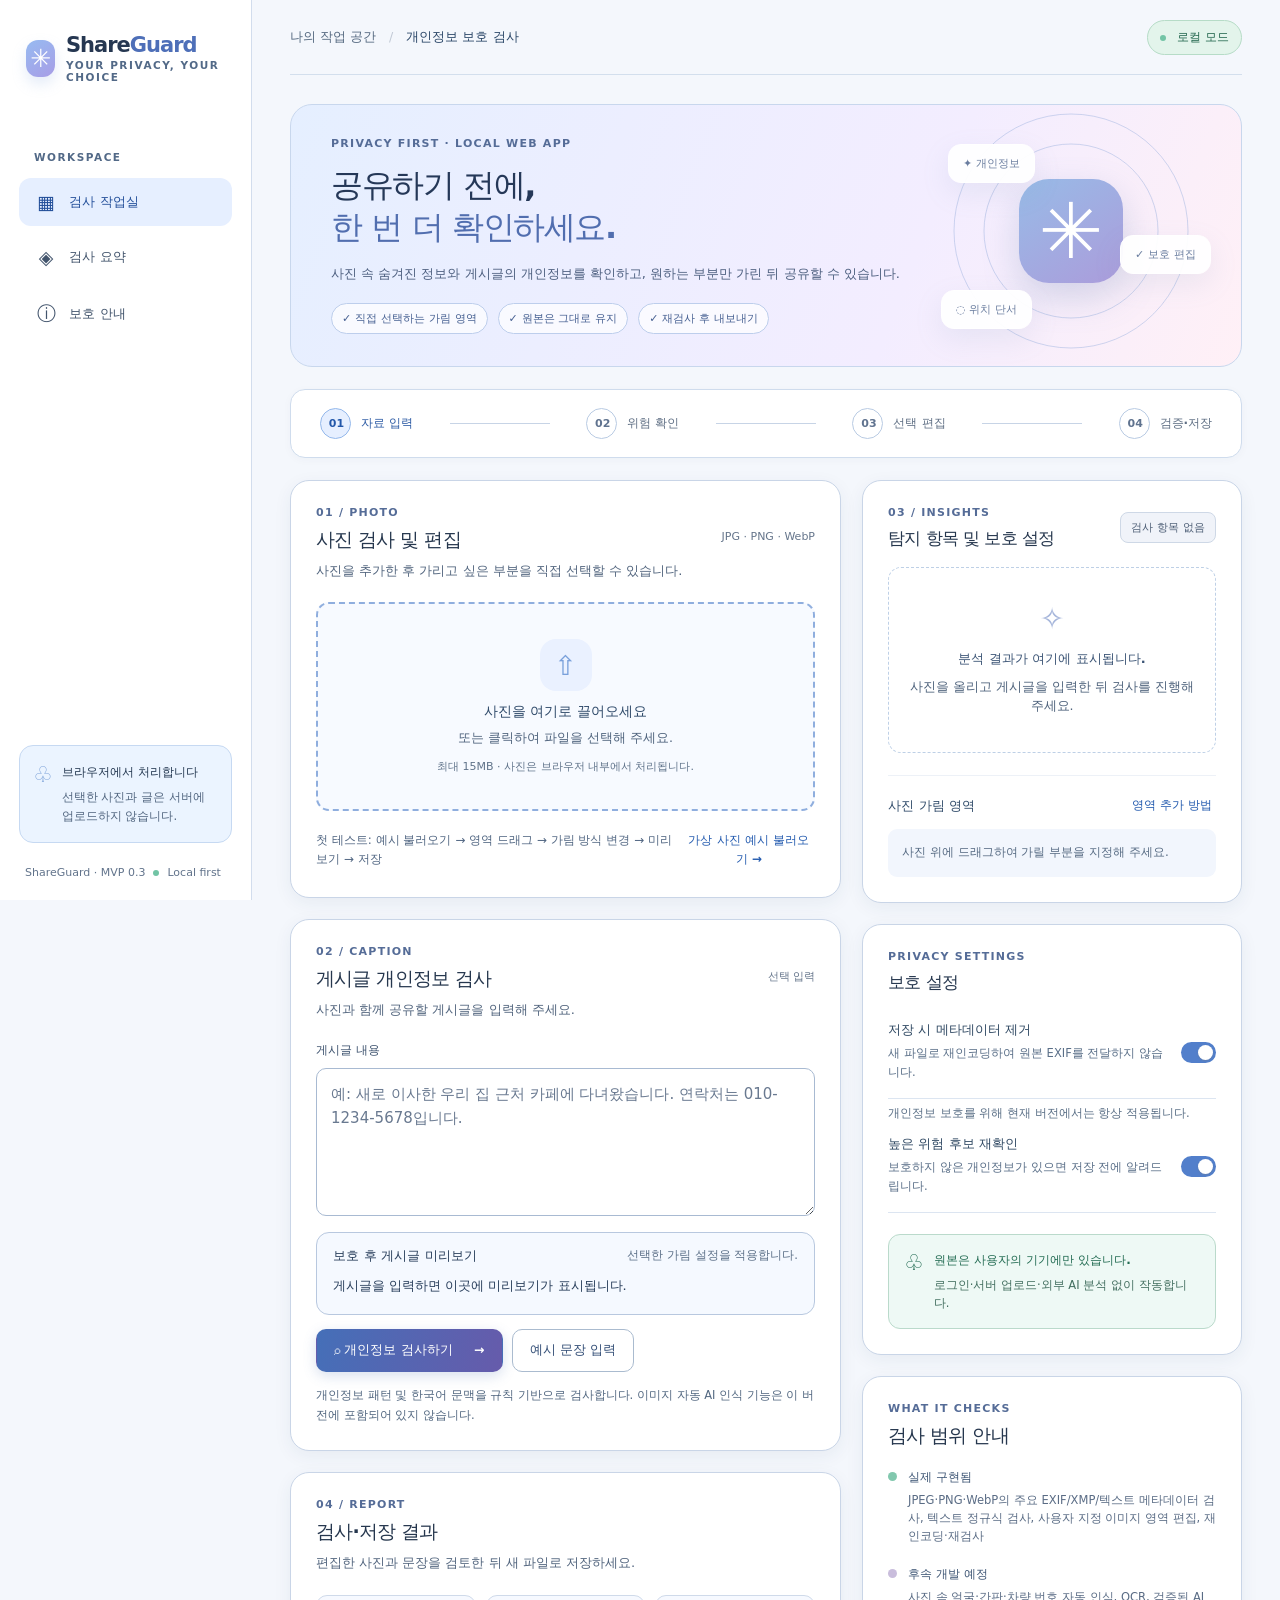
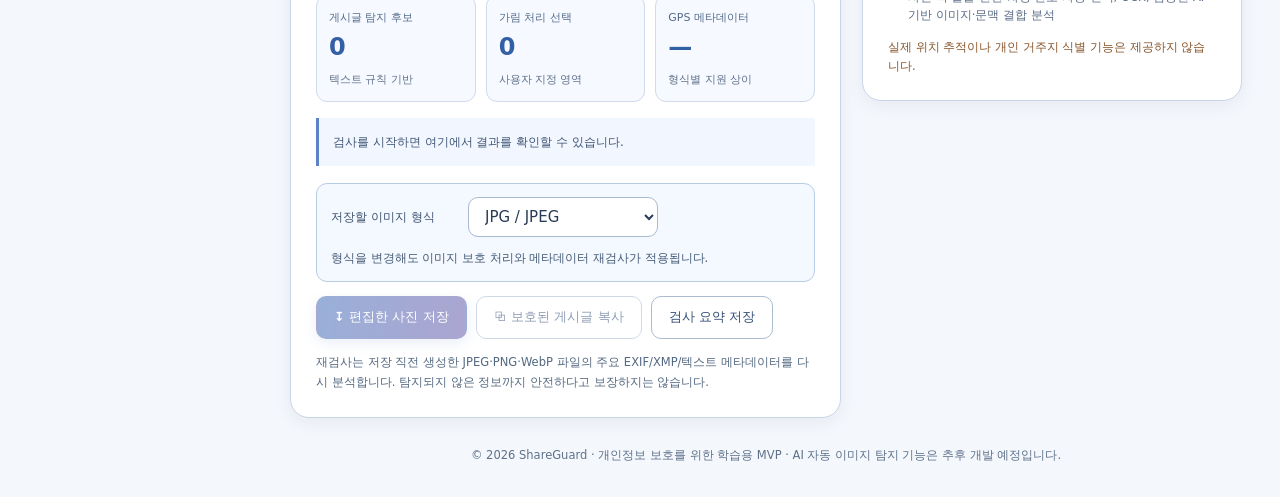
==== commit 68eb81ad: "feat: improve readability and scan JPEG PNG WebP metadata with verified exports" ====
--- a/index.html
+++ b/index.html
@@ -12,6 +12,149 @@
 @media(max-width:680px){.layout{display:block}.sidebar{width:100%;height:auto;position:relative;padding:15px 15px 10px;border-right:none;border-bottom:1px solid #eef1f7}.brand{font-size:20px}.sidebar-label,.side-bottom{display:none}.main-nav{display:flex;margin-top:11px;gap:5px;overflow-x:auto}.nav-item{padding:9px 12px;font-size:11px;white-space:nowrap}.main{padding:0 14px 15px}.topbar{height:48px}.hero{padding:25px 23px;min-height:215px;margin-top:14px}.hero h1{font-size:27px}.hero-visual{position:absolute;right:-120px;top:25px;opacity:.24}.hero-text{max-width:calc(100% - 20px)}.hero-features{gap:5px}.hero-features span{font-size:9px;padding:5px 7px}.stepper{padding:13px 9px;margin:15px 0}.step{font-size:0;gap:2px}.step b{font-size:10px;width:30px;height:30px;padding:8px}.step-line{margin:0 4px}.panel{padding:17px;border-radius:15px}.panel h2{font-size:17px}.optional{font-size:9px}.right-column{display:flex}.report-cards{gap:6px}.report-stat{padding:10px 8px}.report-stat span{font-size:9px}.report-stat strong{font-size:20px}.photo-toolbar{flex-wrap:wrap}.photo-actions{margin-left:auto}.file-info strong{max-width:180px}.hero-visual .hero-float{display:none}.toast{bottom:14px;left:14px;right:14px;max-width:none;text-align:center}}
 
 .masked-preview{border:1px solid #dce4f3;background:#f8faff;border-radius:13px;padding:14px 16px;margin-top:12px;margin-bottom:12px}.masked-preview-head{display:flex;justify-content:space-between;gap:10px;align-items:center;font-size:12px;color:#2e3d58}.masked-preview-head span{font-size:11px;color:#8895aa}.masked-preview pre{white-space:pre-wrap;overflow-wrap:anywhere;font-family:inherit;line-height:1.65;color:#354560;font-size:13px;margin:10px 0 0;min-height:25px}@media(max-width:600px){.masked-preview-head{align-items:start;flex-direction:column;gap:4px}}
+
+</style>
+  <style>
+/* ShareGuard readability pass v0.3: stronger type and clear component boundaries.
+   This layer intentionally leaves editing and security JavaScript untouched. */
+:root {
+  color: #25354d;
+  background: #f4f7fc;
+  font-size: 15px;
+  -webkit-font-smoothing: auto;
+  text-rendering: optimizeLegibility;
+}
+body { color: #25354d; }
+.sidebar { border-right: 1px solid #d2dded; }
+.brand { color: #263751; }
+.brand-accent { color: #4e6fb8; }
+.brand small, .sidebar-label { color: #526987; font-size: 10.5px; }
+.nav-item { color: #42546c; font-size: 13px; font-weight: 700; }
+.nav-item.active, .nav-item:hover { color: #234f9a; background: #e6efff; }
+.private-box { background: #ebf4ff; border-color: #c6d9f2; }
+.private-box strong { color: #253952; font-size: 12px; }
+.private-box p { color: #536781; font-size: 11.5px; }
+.version { color: #61738b; font-size: 11px; }
+.topbar { border-bottom-color: #d3dfed; }
+.breadcrumb { color: #556980; font-size: 12.5px; }
+.breadcrumb strong { color: #2b4768; }
+.status-pill { color: #23674e; background: #e3f4eb; border: 1px solid #b6dcc7; font-size: 12px; }
+.hero { border-color: #c8d7ed; }
+.eyebrow, .section-kicker { color: #556c97; font-size: 11px; letter-spacing: 1.25px; }
+.hero h1 { color: #253858; }
+.hero em { color: #516eaf; }
+.hero p { color: #4e6080; font-size: 13px; line-height: 1.8; }
+.hero-features span { color: #455f91; border-color: #bdceec; background: #ffffffba; font-size: 11px; }
+.stepper { border-color: #cfdced; box-shadow: 0 2px 10px #263b5908; }
+.step { color: #5f6f84; font-size: 12px; }
+.step b { color: #60738f; border-color: #b9cbe3; font-size: 11px; }
+.step.active { color: #2e5ca5; }
+.step.active b { color: #2358aa; border-color: #94b8eb; }
+.step-line { background: #c7d4e6; }
+.panel { border: 1.5px solid #c9d5e7; box-shadow: 0 5px 18px #243c5b10; }
+.panel h2 { color: #26374e; font-weight: 800; }
+.panel-head p { color: #52657e; font-size: 13px; line-height: 1.65; }
+.optional { color: #65758b; font-size: 11px; }
+.dropzone { border-color: #8faede; background: #f7faff; }
+.dropzone h3 { color: #2e4969; font-size: 14px; }
+.dropzone p { color: #50647e; font-size: 12.5px; }
+.dropzone span { color: #60738a; font-size: 11px; }
+.sample-row { color: #526783; font-size: 12px; }
+.link-btn { color: #245baf; font-size: 12px; }
+.text-panel textarea, .text-input, select { border-color: #a8bad2; color: #293b55; background: #fff; }
+.text-panel textarea::placeholder, .text-input::placeholder { color: #697990; opacity: 1; }
+.text-panel textarea:focus, .text-input:focus, select:focus { border-color: #4378c9; box-shadow: 0 0 0 3px #bcd5fa99; }
+.field-label { color: #3d526e; font-size: 12px; }
+.primary-btn, .secondary-btn { font-size: 12.5px; font-weight: 750; }
+.primary-btn { background: linear-gradient(105deg, #456fb8, #665bab); box-shadow: 0 4px 13px #5878b53b; }
+.secondary-btn, .mini-btn { border-color: #aabbcf; color: #344f77; }
+.secondary-btn:hover, .mini-btn:hover { background: #eef4ff; border-color: #7298ce; }
+button:disabled { opacity: .55; }
+.privacy-help { color: #536881; font-size: 11.5px; }
+.insights-panel .compact h2 { font-size: 17px; }
+.risk-badge { color: #4e5f76; border: 1px solid #ced8e6; font-size: 11px; }
+.risk-badge.risk-high, .finding-risk.high { background: #fff0ea; color: #a63427; border-color: #f0b3a7; }
+.risk-badge.risk-mid, .finding-risk { background: #fff6e6; color: #8d5710; border-color: #e7ca94; }
+.empty-insights { color: #586d86; border-color: #bed0e6; }
+.empty-insights strong { color: #3b5475; font-size: 13px; }
+.empty-insights p, .result-intro { color: #50647d; font-size: 12.5px; }
+.result-intro span { color: #305da8; }
+.result-intro p { color: #61738c; font-size: 11.5px; }
+.result-subtitle, .subsection-head { color: #324d6b; font-size: 13px; }
+.meta-row { border-bottom-color: #dfe7f2; font-size: 12px; }
+.meta-key { color: #536882; }
+.meta-value { color: #2b425d; }
+.meta-value.high { color: #aa3427; }
+.muted { color: #596c82; font-size: 12px; }
+.finding-card, .region-item { border: 1px solid #bfcee2; }
+.finding-top { font-size: 12px; }
+.finding-top strong, .region-select { color: #2e4867; font-size: 12px; }
+.finding-risk { border: 1px solid #e6d0a2; font-size: 10.5px; }
+.finding-match { color: #334b6b; background: #edf3fc; font-size: 11.5px; }
+.finding-reason, .finding-check { color: #4c627f; font-size: 12px; }
+.context-notice { color: #7c531e; border-color: #dec18c; font-size: 12px; }
+.empty-regions { color: #586c84; background: #f2f6fd; font-size: 12px; }
+.region-item.current { border-color: #6d99d5; background: #f0f6ff; }
+.region-mode-label { color: #5c718e; font-size: 11px; }
+.region-settings { border-color: #b9cbe3; }
+.inline-settings { color: #394f6b; font-size: 12px; }
+.tiny-warning { color: #88552a; font-size: 11.5px; }
+.switch-row { border-bottom-color: #dce5f1; }
+.switch-row strong { color: #304963; font-size: 12.5px; }
+.switch-row small { color: #5a6f88; font-size: 11.5px; }
+.switch-ui { background: #a9b6c9; }
+.switch-row input:checked + .switch-ui { background: #527fcb; }
+.locked-note { color: #5b7087; font-size: 11.5px; }
+.privacy-ribbon { border: 1px solid #badacb; color: #236c53; }
+.privacy-ribbon strong { font-size: 12px; }
+.privacy-ribbon p { color: #436f60; font-size: 11.5px; }
+.scope-item strong { color: #3d5574; font-size: 12px; }
+.scope-item p { color: #5a6c85; font-size: 11.5px; }
+.report-stat { border: 1px solid #cfdaea; background: #f6f9ff; }
+.report-stat span { color: #536b89; font-size: 11px; }
+.report-stat strong { color: #335fa4; }
+.report-stat small { color: #60718a; font-size: 10.5px; }
+.report-note { color: #415777; background: #f1f6ff; border-left-color: #5c83c5; font-size: 12px; }
+.photo-area { border-color: #c1cee1; }
+.file-info strong { color: #304d70; font-size: 12px; }
+.file-info small { color: #63768d; font-size: 11px; }
+.mini-btn { font-size: 11px; }
+.mode-group { background: #e7eef9; border: 1px solid #cbd9ed; }
+.mode-btn { color: #4f6582; font-size: 11.5px; }
+.mode-btn.selected { color: #2456a0; box-shadow: 0 1px 5px #4a6b9a25; }
+.stage-hint, .photo-foot { color: #536983; font-size: 11.5px; }
+.info-label { color: #285f9e; }
+.compare-block { border-top-color: #cbd9e8; }
+.compare-head strong { color: #273e5a; font-size: 13px; }
+.compare-head span { color: #5d728c; font-size: 11.5px; }
+.compare-slider-label { color: #486181; font-size: 12px; }
+.masked-preview { border-color: #b8c8df; background: #f5f9ff; }
+.masked-preview-head { color: #293f5c; font-size: 13px; }
+.masked-preview-head span { color: #5d7189; font-size: 11.5px; }
+.masked-preview pre { color: #293f5c; font-size: 13px; }
+.risk-dialog { border-color: #b6c6d9; }
+.risk-dialog h2 { color: #283f5b; }
+.risk-dialog p { color: #4a617b; font-size: 13px; }
+footer { color: #5e7189; font-size: 11.5px; }
+@media (max-width: 680px) {
+  .nav-item { font-size: 12px; }
+  .panel h2 { font-size: 18px; }
+  .step { font-size: 0; }
+  .report-stat span { font-size: 10px; }
+}
+/* Image format and export controls */
+.export-choice { display: flex; align-items: center; gap: 12px; flex-wrap: wrap; margin-top: 17px; padding: 13px 14px; background: #f4f8ff; border: 1px solid #b8cce6; border-radius: 11px; }
+.export-choice .field-label { margin: 0; min-width: 125px; }
+.export-choice .text-input { flex: 0 1 190px; min-width: 135px; padding: 9px 12px; background: #fff; }
+.export-choice .format-help { color: #455b75; font-size: 11.5px; line-height: 1.65; flex: 1 1 240px; }
+/* Discernible selected states and result details */
+.region-item:focus-within, .finding-card:focus-within { outline: 2px solid #6b92cf; outline-offset: 2px; }
+.meta-row .meta-value { max-width: 64%; line-height: 1.6; }
+.photo-toolbar, .sample-row { line-height: 1.55; }
+@media (max-width: 640px) {
+  .export-choice { align-items: stretch; flex-direction: column; gap: 7px; }
+  .export-choice .text-input, .export-choice .format-help { flex: unset; width: 100%; }
+}
 
 </style>
 </head>
@@ -27,7 +170,7 @@
       </nav>
       <div class="side-bottom">
         <div class="private-box"><span class="private-icon">♧</span><div><strong>브라우저에서 처리합니다</strong><p>선택한 사진과 글은 서버에 업로드하지 않습니다.</p></div></div>
-        <div class="version">ShareGuard · MVP 0.1 <span class="dot"></span> Local first</div>
+        <div class="version">ShareGuard · MVP 0.3 <span class="dot"></span> Local first</div>
       </div>
     </aside>
     <main id="top" class="main">
@@ -52,12 +195,12 @@
             <div class="sample-row"><span>첫 테스트: 예시 불러오기 → 영역 드래그 → 가림 방식 변경 → 미리보기 → 저장</span><button class="link-btn" id="loadDemo" type="button">가상 사진 예시 불러오기 →</button></div>
           </section>
           <section class="panel text-panel"><div class="panel-head"><div><div class="section-kicker">02 / CAPTION</div><h2>게시글 개인정보 검사</h2><p>사진과 함께 공유할 게시글을 입력해 주세요.</p></div><span class="optional">선택 입력</span></div><label for="captionInput" class="field-label">게시글 내용</label><textarea id="captionInput" placeholder="예: 새로 이사한 우리 집 근처 카페에 다녀왔습니다. 연락처는 010-1234-5678입니다." rows="5" spellcheck="false"></textarea><div class="masked-preview"><div class="masked-preview-head"><strong>보호 후 게시글 미리보기</strong><span>선택한 가림 설정을 적용합니다.</span></div><pre id="captionPreview" aria-live="polite">게시글을 입력하면 이곳에 미리보기가 표시됩니다.</pre></div><div class="editor-row"><button id="runScan" class="primary-btn" type="button">⌕ 개인정보 검사하기 <span>→</span></button><button id="loadTextDemo" class="secondary-btn" type="button">예시 문장 입력</button></div><p class="privacy-help">개인정보 패턴 및 한국어 문맥을 규칙 기반으로 검사합니다. 이미지 자동 AI 인식 기능은 이 버전에 포함되어 있지 않습니다.</p></section>
-          <section id="reports" class="panel report-panel"><div class="panel-head"><div><div class="section-kicker">04 / REPORT</div><h2>검사·저장 결과</h2><p>편집한 사진과 문장을 검토한 뒤 새 파일로 저장하세요.</p></div></div><div class="report-cards"><div class="report-stat"><span>게시글 탐지 후보</span><strong id="statText">0</strong><small>텍스트 규칙 기반</small></div><div class="report-stat"><span>가림 처리 선택</span><strong id="statRegions">0</strong><small>사용자 지정 영역</small></div><div class="report-stat"><span>GPS 메타데이터</span><strong id="statGps">—</strong><small>형식별 지원 상이</small></div></div><div class="report-note" id="reportNote">검사를 시작하면 여기에서 결과를 확인할 수 있습니다.</div><div class="download-actions"><button class="primary-btn" id="exportImage" type="button" disabled>↧ 편집한 사진 저장</button><button class="secondary-btn" id="copyCaption" type="button" disabled>⧉ 보호된 게시글 복사</button><button class="secondary-btn" id="exportReport" type="button">검사 요약 저장</button></div><p class="privacy-help">재검사는 저장 직전 생성한 JPEG/PNG 파일의 메타데이터를 다시 분석합니다. 탐지되지 않은 정보까지 안전하다고 보장하지는 않습니다.</p></section>
+          <section id="reports" class="panel report-panel"><div class="panel-head"><div><div class="section-kicker">04 / REPORT</div><h2>검사·저장 결과</h2><p>편집한 사진과 문장을 검토한 뒤 새 파일로 저장하세요.</p></div></div><div class="report-cards"><div class="report-stat"><span>게시글 탐지 후보</span><strong id="statText">0</strong><small>텍스트 규칙 기반</small></div><div class="report-stat"><span>가림 처리 선택</span><strong id="statRegions">0</strong><small>사용자 지정 영역</small></div><div class="report-stat"><span>GPS 메타데이터</span><strong id="statGps">—</strong><small>형식별 지원 상이</small></div></div><div class="report-note" id="reportNote">검사를 시작하면 여기에서 결과를 확인할 수 있습니다.</div><div class="export-choice"><label class="field-label" for="exportFormat">저장할 이미지 형식</label><select id="exportFormat" class="text-input"><option value="image/jpeg">JPG / JPEG</option><option value="image/png">PNG</option><option value="image/webp">WebP</option></select><span class="format-help">형식을 변경해도 이미지 보호 처리와 메타데이터 재검사가 적용됩니다.</span></div><div class="download-actions"><button class="primary-btn" id="exportImage" type="button" disabled>↧ 편집한 사진 저장</button><button class="secondary-btn" id="copyCaption" type="button" disabled>⧉ 보호된 게시글 복사</button><button class="secondary-btn" id="exportReport" type="button">검사 요약 저장</button></div><p class="privacy-help">재검사는 저장 직전 생성한 JPEG·PNG·WebP 파일의 주요 EXIF/XMP/텍스트 메타데이터를 다시 분석합니다. 탐지되지 않은 정보까지 안전하다고 보장하지는 않습니다.</p></section>
         </div>
         <div class="right-column">
           <section class="panel insights-panel"><div class="panel-head compact"><div><div class="section-kicker">03 / INSIGHTS</div><h2>탐지 항목 및 보호 설정</h2></div><span id="riskBadge" class="risk-badge">미검사</span></div><div id="emptyInsights" class="empty-insights"><span class="spark">✧</span><strong>분석 결과가 여기에 표시됩니다.</strong><p>사진을 올리고 게시글을 입력한 뒤 검사를 진행해 주세요.</p></div><div id="scanResults" class="hidden"><div class="result-intro"><span id="resultCount">0개</span>의 개인정보·위치 단서 후보를 확인했습니다.<p>탐지 결과에는 오탐·미탐이 있을 수 있습니다. 표시된 근거를 확인해 주세요.</p></div><div id="metadataList" class="metadata-list"></div><div id="textList" class="finding-list"></div><div id="crossContext" class="context-notice hidden"></div></div><div class="subsection-head"><strong>사진 가림 영역</strong><button class="link-btn" id="addAreaHint" type="button">영역 추가 방법</button></div><div id="regionEmpty" class="empty-regions">사진 위에 드래그하여 가릴 부분을 지정해 주세요.</div><div id="regionList" class="region-list"></div><div id="regionSettings" class="region-settings hidden"><label class="field-label" for="regionLabel">선택 영역 이름</label><input id="regionLabel" class="text-input" placeholder="예: 친구 얼굴"/><label class="field-label" for="regionRisk">이 영역의 민감도</label><select id="regionRisk" class="text-input"><option value="주의">주의 · 얼굴/카페 간판 등</option><option value="높음">높음 · 집 주소/번호판/인증정보 등</option></select><label class="field-label" for="regionStyle">가림 방식</label><select id="regionStyle" class="text-input"><option value="solid">불투명 가림 (권장)</option><option value="sticker">스티커</option><option value="pixel">모자이크</option><option value="blur">블러</option></select><div id="stickerPicker" class="hidden"><label class="field-label" for="stickerText">스티커 선택</label><select id="stickerText" class="text-input"><option value="💗">하트 💗</option><option value="🌸">꽃 🌸</option><option value="⭐">별 ⭐</option><option value="☁️">구름 ☁️</option><option value="🦋">나비 🦋</option></select></div><div class="inline-settings"><label for="maskColor">가림 색상</label><input id="maskColor" type="color" value="#9fbde6"/></div><div class="region-settings-actions"><button class="mini-btn danger-outline" id="deleteRegion" type="button">영역 삭제</button></div><p class="tiny-warning">블러·모자이크·스티커는 민감한 문자나 인증정보를 충분히 가리지 못할 수 있습니다.</p></div></section>
           <section class="panel policy-panel"><div class="section-kicker">PRIVACY SETTINGS</div><h2>보호 설정</h2><label class="switch-row"><span><strong>저장 시 메타데이터 제거</strong><small>새 파일로 재인코딩하여 원본 EXIF를 전달하지 않습니다.</small></span><input id="stripMeta" type="checkbox" checked disabled/><span class="switch-ui" aria-hidden="true"></span></label><div class="locked-note">개인정보 보호를 위해 현재 버전에서는 항상 적용됩니다.</div><label class="switch-row"><span><strong>높은 위험 후보 재확인</strong><small>보호하지 않은 개인정보가 있으면 저장 전에 알려드립니다.</small></span><input id="confirmRisk" type="checkbox" checked/><span class="switch-ui" aria-hidden="true"></span></label><div class="privacy-ribbon"><span>♧</span><div><strong>원본은 사용자의 기기에만 있습니다.</strong><p>로그인·서버 업로드·외부 AI 분석 없이 작동합니다.</p></div></div></section>
-          <section id="about" class="panel about-panel"><div class="section-kicker">WHAT IT CHECKS</div><h2>검사 범위 안내</h2><div class="scope-item"><span class="scope-dot done"></span><div><strong>실제 구현됨</strong><p>JPEG EXIF/GPS 검사, 텍스트 정규식 검사, 사용자 지정 이미지 영역 편집, 재인코딩·재검사</p></div></div><div class="scope-item"><span class="scope-dot planned"></span><div><strong>후속 개발 예정</strong><p>사진 속 얼굴·간판·차량 번호 자동 인식, OCR, 검증된 AI 기반 이미지·문맥 결합 분석</p></div></div><p class="tiny-warning">실제 위치 추적이나 개인 거주지 식별 기능은 제공하지 않습니다.</p></section>
+          <section id="about" class="panel about-panel"><div class="section-kicker">WHAT IT CHECKS</div><h2>검사 범위 안내</h2><div class="scope-item"><span class="scope-dot done"></span><div><strong>실제 구현됨</strong><p>JPEG·PNG·WebP의 주요 EXIF/XMP/텍스트 메타데이터 검사, 텍스트 정규식 검사, 사용자 지정 이미지 영역 편집, 재인코딩·재검사</p></div></div><div class="scope-item"><span class="scope-dot planned"></span><div><strong>후속 개발 예정</strong><p>사진 속 얼굴·간판·차량 번호 자동 인식, OCR, 검증된 AI 기반 이미지·문맥 결합 분석</p></div></div><p class="tiny-warning">실제 위치 추적이나 개인 거주지 식별 기능은 제공하지 않습니다.</p></section>
         </div>
       </div>
       <footer>© 2026 ShareGuard · 개인정보 보호를 위한 학습용 MVP · AI 자동 이미지 탐지 기능은 추후 개발 예정입니다.</footer>
@@ -122,13 +265,97 @@
   const root=ifd(u32(4));const gpsPtr=value(root[0x8825]);const exifPtr=value(root[0x8769]);const gps=gpsPtr?ifd(gpsPtr):{};const detail=exifPtr?ifd(exifPtr):{};
   const coord=(refs,tag)=>{const nums=value(gps[tag]);const ref=value(gps[refs]);if(!Array.isArray(nums)||nums.length<3||nums.some(x=>x===null)||!ref)return null;let r=nums[0]+nums[1]/60+nums[2]/3600;return /^[SW]/i.test(ref)?-r:r;};
   const lat=coord(1,2),lng=coord(3,4);
-  return {status:'checked',hasGps:lat!==null&&lng!==null, gps:lat!==null&&lng!==null?{lat,lng}:null, make:value(root[0x010f]),model:value(root[0x0110]),date:value(detail[0x9003])||value(root[0x0132]),rawExif:true};
-}
-function scanMetadata(buffer,mime='image/jpeg'){
-  const bytes=new Uint8Array(buffer);if(mime!=='image/jpeg')return {status:'unsupported',hasGps:null,reason:'현재 버전은 JPEG 파일의 EXIF를 정밀 검사합니다. PNG/WebP에 포함된 모든 메타데이터 유무는 확인할 수 없습니다.'};
-  if(bytes.length<4||bytes[0]!==255||bytes[1]!==216)return {status:'invalid',hasGps:null,reason:'유효한 JPEG 형식이 아닙니다.'};
-  let p=2;while(p+4<=bytes.length){if(bytes[p]!==255)break;let marker=bytes[p+1];p+=2;if(marker===0xd9||marker===0xda)break;if(marker===0xff)continue;if(marker===0xd8||marker===0x01||(marker>=0xd0&&marker<=0xd7))continue;if(p+2>bytes.length)break;let len=(bytes[p]<<8)|bytes[p+1];if(len<2||p+len>bytes.length)break;if(marker===0xe1&&len>=8&&bytes[p+2]===69&&bytes[p+3]===120&&bytes[p+4]===105&&bytes[p+5]===102&&bytes[p+6]===0&&bytes[p+7]===0){try{return readExif(bytes.subarray(p+8,p+len));}catch(e){return {status:'invalid',hasGps:null,reason:'Exif 데이터를 읽을 수 없습니다: '+e.message};}}p+=len;}
-  return {status:'checked',hasGps:false,gps:null,rawExif:false,make:null,model:null,date:null};
+  return {status:'checked',hasGps:lat!==null||lng!==null, gps:lat!==null&&lng!==null?{lat,lng}:null, make:value(root[0x010f]),model:value(root[0x0110]),date:value(detail[0x9003])||value(root[0x0132]),rawExif:true};
+}
+// JPEG / PNG / WebP image-container metadata reader.
+// GPS result is a risk signal, not a guarantee of absence of all location information.
+const TYPE_LABELS={'image/jpeg':'JPEG','image/png':'PNG','image/webp':'WebP'};
+const GPS_XMP_PATTERN=/(?:\b(?:exif|tiff|Iptc4xmpExt):GPS(?:Latitude|Longitude|Position|Altitude)\b|\bGPS(?:Latitude|Longitude|Position)\b|\bgeo:(?:lat|lon|long)\b|\b(?:latitude|longitude)\s*[=:]\s*["']?[-+]?\d{1,3}(?:\.\d+)?)/i;
+function readAsciiBytes(bytes,start=0,end=bytes.length){
+  let out=''; for(let i=start;i<end&&i<bytes.length;i++)out+=String.fromCharCode(bytes[i]);return out;
+}
+function decodedText(bytes){try{return new TextDecoder('utf-8',{fatal:false}).decode(bytes);}catch{return readAsciiBytes(bytes);}}
+function reportMetadata(mime){return {status:'checked',format:TYPE_LABELS[mime]||mime,hasGps:false,gps:null,rawExif:false,make:null,model:null,date:null,types:[],notes:[],reason:'',unverified:false};}
+function recordTextMeta(out,kind,text){
+  if(!out.types.includes(kind))out.types.push(kind);
+  if(GPS_XMP_PATTERN.test(text))out.hasGps=true;
+  const date=text.match(/(?:DateTimeOriginal|CreateDate|date:created|xmp:CreateDate)[^<>\n]{0,18}["'>=: ]+([0-9]{4}[:\-][0-9]{2}[:\-][0-9]{2}[^"'<>\n]{0,18})/i);
+  if(date&&!out.date)out.date=date[1].trim().slice(0,32);
+}
+function recordExif(out,payload){
+  out.rawExif=true;if(!out.types.includes('EXIF'))out.types.push('EXIF');
+  let data=payload;
+  if(data.length>6&&readAsciiBytes(data,0,6)==='Exif\0\0')data=data.subarray(6);
+  try{const info=readExif(data);out.hasGps ||=info.hasGps;out.gps ||=info.gps;out.make ||=info.make;out.model ||=info.model;out.date ||=info.date;}
+  catch(e){out.unverified=true;out.notes.push('EXIF 내부 정보를 완전히 읽지 못했습니다.');}
+}
+async function expandZlib(bytes,limit=256*1024){
+  if(typeof DecompressionStream==='undefined')throw Error('브라우저 압축 해제 미지원');
+  const stream=new Blob([bytes]).stream().pipeThrough(new DecompressionStream('deflate'));
+  const reader=stream.getReader();let size=0;const chunks=[];
+  try{for(;;){let {done,value}=await reader.read();if(done)break;size+=value.length;if(size>limit)throw Error('압축 메타데이터 용량 초과');chunks.push(value);}}
+  finally{try{await reader.cancel();}catch{}}
+  const result=new Uint8Array(size);let at=0;for(const chunk of chunks){result.set(chunk,at);at+=chunk.length;}return result;
+}
+async function scanMetadata(buffer,mime='image/jpeg'){
+ const out=reportMetadata(mime),bytes=new Uint8Array(buffer);
+ if(!validateImage(buffer,mime))return {...out,status:'invalid',hasGps:null,reason:'이미지 헤더 형식을 확인할 수 없습니다.'};
+ try{
+ if(mime==='image/jpeg'){
+   let p=2;
+   while(p+4<=bytes.length){if(bytes[p]!==255)break;let marker=bytes[p+1];p+=2;
+     if(marker===0xd9||marker===0xda)break;
+     if(marker===0xff)continue;
+     if(marker===0xd8||marker===0x01||(marker>=0xd0&&marker<=0xd7))continue;
+     if(p+2>bytes.length)break;
+     const len=(bytes[p]<<8)|bytes[p+1];if(len<2||p+len>bytes.length){out.unverified=true;break;}
+     const segment=bytes.subarray(p+2,p+len);
+     if(marker===0xe1){if(readAsciiBytes(segment,0,6)==='Exif\0\0')recordExif(out,segment.subarray(6));
+       else if(readAsciiBytes(segment,0,29).includes('http://ns.adobe.com/xap/1.0/'))recordTextMeta(out,'XMP',decodedText(segment));}
+     if(marker===0xed&&segment.length){recordTextMeta(out,'IPTC/APP13',decodedText(segment));}
+     if(marker===0xfe&&segment.length){recordTextMeta(out,'JPEG 설명',decodedText(segment));}
+     p+=len;
+   }
+ } else if(mime==='image/png'){
+   let p=8, ended=false, count=0;
+   while(p+12<=bytes.length && count++<12000){
+     const len=new DataView(buffer,p,4).getUint32(0,false),kind=readAsciiBytes(bytes,p+4,p+8);
+     if(len>bytes.length-p-12){out.unverified=true;break;}
+     const data=bytes.subarray(p+8,p+8+len);p+=len+12;
+     if(kind==='eXIf')recordExif(out,data);
+     if(kind==='tEXt'){const sep=data.indexOf(0);if(sep>=0)recordTextMeta(out,'PNG 텍스트',readAsciiBytes(data,0,sep)+' '+decodedText(data.subarray(sep+1)));}
+     if(kind==='iTXt'){
+       const sep=data.indexOf(0);if(sep>=0&&sep+2<data.length){const flag=data[sep+1],method=data[sep+2];let cur=sep+3;let p1=data.indexOf(0,cur);if(p1<0){out.unverified=true;continue;}cur=p1+1;p1=data.indexOf(0,cur);if(p1<0){out.unverified=true;continue;}const textBytes=data.subarray(p1+1);if(flag===1&&method===0){try{const plain=await expandZlib(textBytes);recordTextMeta(out,'PNG 압축 텍스트',decodedText(plain));}catch{out.unverified=true;out.notes.push('압축된 PNG 메타데이터를 확인하지 못했습니다.');}}else if(flag===0)recordTextMeta(out,'PNG 국제 텍스트',decodedText(textBytes));else out.unverified=true;}
+     }
+     if(kind==='zTXt'){const sep=data.indexOf(0);if(sep>=0&&data[sep+1]===0){try{const plain=await expandZlib(data.subarray(sep+2));recordTextMeta(out,'PNG 압축 텍스트',readAsciiBytes(data,0,sep)+' '+decodedText(plain));}catch{out.unverified=true;out.notes.push('압축된 PNG 메타데이터를 확인하지 못했습니다.');}}else out.unverified=true;}
+     if(kind==='tIME'&&!out.types.includes('PNG 촬영·수정 시간'))out.types.push('PNG 촬영·수정 시간');
+     if(kind==='iCCP'&&!out.types.includes('ICC 색상 프로필'))out.types.push('ICC 색상 프로필');
+     if(kind==='IEND'){ended=true;break;}
+   }
+   if(!ended)out.unverified=true;
+ } else if(mime==='image/webp'){
+   const riffSize=new DataView(buffer,4,4).getUint32(0,true);let p=12, count=0;
+   if(riffSize+8>bytes.length)out.unverified=true;
+   const end=Math.min(bytes.length,riffSize+8);
+   while(p+8<=end&&count++<12000){
+     const kind=readAsciiBytes(bytes,p,p+4),len=new DataView(buffer,p+4,4).getUint32(0,true);
+     if(len>end-p-8){out.unverified=true;break;}
+     const data=bytes.subarray(p+8,p+8+len);p+=8+len+(len&1);
+     if(kind==='EXIF')recordExif(out,data);
+     if(kind==='XMP ')recordTextMeta(out,'XMP',decodedText(data));
+     if(kind==='ICCP'&&!out.types.includes('ICC 색상 프로필'))out.types.push('ICC 색상 프로필');
+     if(kind==='VP8X'&&data.length>=1){out.webpFlags=data[0];}
+   }
+   if(out.webpFlags!==undefined){
+      if((out.webpFlags&0x08)&&!out.rawExif){out.unverified=true;out.notes.push('EXIF 표시가 있으나 실제 데이터 청크를 찾지 못했습니다.');}
+      if((out.webpFlags&0x04)&&!out.types.includes('XMP')){out.unverified=true;out.notes.push('XMP 표시가 있으나 실제 데이터 청크를 찾지 못했습니다.');}
+   }
+ }
+ }catch{out.unverified=true;out.notes.push('파일 내 일부 메타데이터를 해석하지 못했습니다.');}
+ out.status=out.unverified?'partial':'checked';
+ if(out.unverified&&!out.hasGps)out.hasGps=null;
+ out.reason=out.unverified?'지원하는 메타데이터를 일부 확인했지만 전체 내용은 확인하지 못했습니다.':out.types.length?`${out.format} 메타데이터 유형을 검사했습니다.`:`${out.format}에서 지원하는 주요 메타데이터 항목을 발견하지 못했습니다.`;
+ return out;
 }
 function validateImage(buffer,mime){const b=new Uint8Array(buffer);if(mime==='image/jpeg')return b.length>=3&&b[0]===255&&b[1]===216&&b[2]===255;if(mime==='image/png')return b.length>=8&&[137,80,78,71,13,10,26,10].every((x,i)=>b[i]===x);if(mime==='image/webp')return b.length>=12&&String.fromCharCode(...b.slice(0,4))==='RIFF'&&String.fromCharCode(...b.slice(8,12))==='WEBP';return false;}
 
@@ -153,7 +380,7 @@
     await new Promise((resolve,reject)=>{img.onload=resolve;img.onerror=()=>reject(Error('이미지 디코딩에 실패했습니다.'));});
     if(!img.naturalWidth||!img.naturalHeight||img.naturalWidth*img.naturalHeight>40000000)throw Error('이미지 크기가 너무 큽니다. 최대 4천만 픽셀까지 지원합니다.');
     if(state.sourceUrl)URL.revokeObjectURL(state.sourceUrl);
-    state.file=file;state.sourceUrl=url;state.img=img;state.meta=scanMetadata(ab,file.type);state.regions=[];state.crop=null;state.selected=null;state.lastExport=null;
+    state.file=file;state.sourceUrl=url;state.img=img;state.meta=await scanMetadata(ab,file.type);$('#exportFormat').value=file.type;state.regions=[];state.crop=null;state.selected=null;state.lastExport=null;
     $('#fileName').textContent=file.name;$('#fileSize').textContent=`${bytesText(file.size)} · ${img.naturalWidth} × ${img.naturalHeight}`;
     $('#originalPhoto').src=url;$('#dropzone').classList.add('hidden');$('#photoArea').classList.remove('hidden');setMode('draw');runScan();toast('사진을 불러왔습니다. 분석 후 가릴 영역을 직접 지정해 주세요.');
   }catch(e){toast(e.message||'이미지를 읽을 수 없습니다.',true);}
@@ -162,18 +389,39 @@
 function runScan(){state.findings=analyzeText($('#captionInput').value);state.scanAt=new Date().toISOString();state.lastExport=null;render();}
 function render(){renderResults();renderRegions();renderStats();updateCaptionPreview();}
 function updateCaptionPreview(){const el=$('#captionPreview');const input=$('#captionInput').value;el.textContent=input?maskText(input,state.findings):'게시글을 입력하면 이곳에 미리보기가 표시됩니다.';}
-function renderStats(){const text=state.findings.length;$('#statText').textContent=String(text);$('#statRegions').textContent=String(state.regions.filter(r=>r.mask).length);const meta=state.meta;$('#statGps').textContent=!meta?'—':meta.status==='unsupported'?'미지원':meta.status!=='checked'?'확인불가':meta.hasGps?'발견':'미발견';$('#exportImage').disabled=!state.img;$('#copyCaption').disabled=!$('#captionInput').value;
- $('#metadataBadge').textContent=!meta?'사진을 분석하지 않았습니다.':meta.status==='checked'?(meta.hasGps?'GPS 좌표가 포함되어 있습니다.':'JPEG EXIF에서 GPS 좌표가 발견되지 않았습니다.'):(meta.reason||'메타데이터 확인 불가');
+function renderStats(){
+ const text=state.findings.length;$('#statText').textContent=String(text);
+ $('#statRegions').textContent=String(state.regions.filter(r=>r.mask).length);
+ const meta=state.meta;
+ $('#statGps').textContent=!meta?'—':meta.hasGps===true?'발견':meta.hasGps===false?'미발견':'확인불가';
+ $('#exportImage').disabled=!state.img;$('#copyCaption').disabled=!$('#captionInput').value;
+ $('#metadataBadge').textContent=!meta?'사진을 분석하지 않았습니다.':meta.hasGps===true?`${meta.format} 메타데이터에 위치정보 단서가 포함되어 있습니다.`:meta.status==='checked'?`${meta.format}에서 지원하는 주요 GPS 메타데이터를 발견하지 못했습니다.`:(meta.reason||'일부 메타데이터를 확인하지 못했습니다.');
  $('#regionCount').textContent=`지정된 영역 ${state.regions.length}개`;
- const level=(state.regions.some(r=>r.risk==='높음'&&!r.mask)?'높음':riskLevel(state.findings,meta?.hasGps===true));const badge=$('#riskBadge');badge.textContent=level;badge.className='risk-badge '+(level==='높음'?'risk-high':level==='주의'?'risk-mid':'');
- $('#reportNote').textContent=!state.scanAt?'검사를 시작하면 여기에서 결과를 확인할 수 있습니다.':`텍스트 후보 ${text}개, 사진 가림 영역 ${state.regions.length}개를 확인했습니다. ${meta?.hasGps?'GPS가 포함되어 있으므로 내보낸 파일에서 제거 여부를 재검사합니다.':'편집 전후 정보를 확인하고 저장해 주세요.'} 자동 이미지 객체 인식은 아직 제공되지 않습니다.`;
+ const level=(state.regions.some(r=>r.risk==='높음'&&!r.mask)?'높음':riskLevel(state.findings,meta?.hasGps===true));
+ const badge=$('#riskBadge');badge.textContent=level;badge.className='risk-badge '+(level==='높음'?'risk-high':level==='주의'?'risk-mid':'');
+ $('#reportNote').textContent=!state.scanAt?'검사를 시작하면 여기에서 결과를 확인할 수 있습니다.':`텍스트 후보 ${text}개, 사진 가림 영역 ${state.regions.length}개를 확인했습니다. ${meta?.hasGps===true?'위치정보 단서가 포함되어 있어 저장 파일을 재검사합니다.':'편집 전후 정보를 확인하고 저장해 주세요.'} 자동 이미지 객체 인식은 아직 제공되지 않습니다.`;
  document.querySelectorAll('.step').forEach((x,i)=>x.classList.toggle('active',i===(state.lastExport?3:state.regions.length?2:state.scanAt?1:0)));
 }
-function renderResults(){const exists=!!state.scanAt;$('#emptyInsights').classList.toggle('hidden',exists);$('#scanResults').classList.toggle('hidden',!exists);if(!exists)return;const meta=state.meta;
- $('#resultCount').textContent=String(state.findings.length+(meta?.hasGps?1:0));const md=$('#metadataList');md.replaceChildren();if(meta){const title=make('div','result-subtitle','사진 메타데이터');md.append(title);const rows=[];if(meta.status==='checked'){rows.push(['GPS 좌표',meta.hasGps?'발견 · 저장할 사진에서는 제거됩니다.':'발견되지 않음',meta.hasGps?'high':'']);if(meta.date)rows.push(['촬영 시각',meta.date,'']);if(meta.make||meta.model)rows.push(['촬영 기기',[meta.make,meta.model].filter(Boolean).join(' '),'']);if(!meta.rawExif)rows.push(['Exif 세그먼트','발견되지 않음','']);}else rows.push(['분석 제한',meta.reason||'확인할 수 없습니다.','']);for(const [key,value,status] of rows){const row=make('div','meta-row');row.append(make('span','meta-key',key),make('span','meta-value '+status,value));md.append(row);}}else md.append(make('p','muted','사진을 선택하면 JPEG 메타데이터를 검사합니다.'));
- const list=$('#textList');list.replaceChildren();list.append(make('div','result-subtitle','게시글 탐지 후보'));if(!state.findings.length)list.append(make('p','muted','현재 규칙으로 발견된 게시글 후보가 없습니다. 위험이 없다는 뜻은 아닙니다.'));
+function renderResults(){
+ const exists=!!state.scanAt;$('#emptyInsights').classList.toggle('hidden',exists);$('#scanResults').classList.toggle('hidden',!exists);if(!exists)return;
+ const meta=state.meta;$('#resultCount').textContent=String(state.findings.length+(meta?.hasGps?1:0));
+ const md=$('#metadataList');md.replaceChildren();
+ if(meta){md.append(make('div','result-subtitle','사진 메타데이터'));
+ const rows=[['이미지 형식',meta.format, ''],['검사 상태',meta.status==='checked'?'주요 항목 검사 완료':meta.status==='partial'?'일부 확인 불가':'분석 불가',meta.status==='checked'?'':'high']];
+ rows.push(['위치정보(GPS)',meta.hasGps===true?'위치정보 단서 발견':meta.hasGps===false?'주요 GPS 정보 미발견':'확인 불가',meta.hasGps===true?'high':'']);
+ if(meta.types.length)rows.push(['메타데이터 종류',meta.types.join(' · '),'']);
+ if(meta.date)rows.push(['촬영·작성 시각',meta.date,'']);
+ if(meta.make||meta.model)rows.push(['촬영 기기',[meta.make,meta.model].filter(Boolean).join(' '),'']);
+ if(meta.reason)rows.push(['검사 안내',meta.reason,'']);
+ for(const note of meta.notes)rows.push(['추가 안내',note,'high']);
+ for(const [key,value,status] of rows){const row=make('div','meta-row');row.append(make('span','meta-key',key),make('span','meta-value '+status,value));md.append(row);}
+ md.append(make('p','muted','메타데이터가 발견되지 않았더라도 사진 배경과 게시글을 통해 위치가 유추될 수 있습니다.'));
+ }else md.append(make('p','muted','사진을 선택하면 JPG·PNG·WebP의 주요 메타데이터를 검사합니다.'));
+ const list=$('#textList');list.replaceChildren();list.append(make('div','result-subtitle','게시글 탐지 후보'));
+ if(!state.findings.length)list.append(make('p','muted','현재 규칙으로 발견된 게시글 후보가 없습니다. 위험이 없다는 뜻은 아닙니다.'));
  for(const f of state.findings){const card=make('div','finding-card');const title=make('div','finding-top');title.append(make('strong','',f.label),make('span','finding-risk '+(f.severity==='높음'?'high':''),f.severity));const body=make('p','finding-reason',f.reason);const match=make('div','finding-match',f.text);const row=make('label','finding-check');const check=document.createElement('input');check.type='checkbox';check.checked=f.mask;check.addEventListener('change',()=>{f.mask=check.checked;state.lastExport=null;renderStats();updateCaptionPreview();});row.append(check,make('span','','게시글에서 이 부분 가리기'));card.append(title,match,body,row);list.append(card);}
- const context=combinedContext(state.findings,!!state.img);$('#crossContext').classList.toggle('hidden',!context);if(context)$('#crossContext').textContent=`게시글 · 사진 결합 안내 (${context.level}) — ${context.message}`;
+ const context=combinedContext(state.findings,!!state.img);$('#crossContext').classList.toggle('hidden',!context);
+ if(context)$('#crossContext').textContent=`게시글 · 사진 결합 안내 (${context.level}) — ${context.message}`;
 }
 function renderRegions(){const list=$('#regionList');list.replaceChildren();$('#regionEmpty').classList.toggle('hidden',state.regions.length>0);$('#regionSettings').classList.toggle('hidden',!state.regions.some(r=>r.id===state.selected));for(const r of state.regions){const row=make('div','region-item '+(r.id===state.selected?'current':''));const btn=make('button','region-select',r.label);btn.type='button';btn.addEventListener('click',()=>{state.selected=r.id;renderRegions();});const meta=make('span','region-mode-label',({solid:'불투명 가림',sticker:'스티커',pixel:'모자이크',blur:'블러'})[r.style]);const toggle=make('input','',undefined);toggle.type='checkbox';toggle.checked=r.mask;toggle.title=`${r.label} 가림 ${r.mask?'해제':'적용'}`;toggle.setAttribute('aria-label',toggle.title);toggle.addEventListener('change',()=>{r.mask=toggle.checked;state.lastExport=null;renderRegions();renderStats();if(state.mode==='view')renderPreview();});row.append(btn,meta,toggle);list.append(row);}
  const selected=state.regions.find(r=>r.id===state.selected);if(selected){$('#regionLabel').value=selected.label;$('#regionRisk').value=selected.risk;$('#regionStyle').value=selected.style;$('#stickerText').value=selected.sticker;$('#maskColor').value=selected.color;$('#stickerPicker').classList.toggle('hidden',selected.style!=='sticker');}
@@ -197,11 +445,25 @@
 function updateCompare(){$('#compareValue').value=$('#compareSlider').value+'%';$('#compareEdited').style.clipPath=`inset(0 ${100-Number($('#compareSlider').value)}% 0 0)`;}
 function textWarnings(){return [...state.findings.filter(f=>f.severity==='높음'&&!f.mask).map(f=>f.label),...state.regions.filter(r=>r.risk==='높음'&&!r.mask).map(r=>r.label)];}
 async function allowRisk(){if(!$('#confirmRisk').checked||textWarnings().length===0)return true;const dlg=$('#riskDialog');$('#riskDialogText').textContent=`높은 위험의 개인정보 후보 ${textWarnings().length}개가 게시글에 남아 있습니다. ${[...new Set(textWarnings())].join(', ')}에 대한 공개 범위를 다시 확인해 주세요.`;if(typeof dlg.showModal!=='function')return confirm($('#riskDialogText').textContent);return new Promise(resolve=>{dlg.addEventListener('close',()=>resolve(dlg.returnValue==='continue'),{once:true});dlg.showModal();});}
-async function exportImage(){if(!state.img)return;const consent=await allowRisk();if(!consent)return;const canvas=renderEdited();const blob=await new Promise(resolve=>canvas.toBlob(resolve,'image/jpeg',.93));if(!blob){toast('사진 저장에 실패했습니다.',true);return;}
- const meta=scanMetadata(await blob.arrayBuffer(),'image/jpeg');if(meta.status!=='checked'||meta.rawExif||meta.hasGps){toast('새 파일에서 메타데이터 제거를 검증하지 못했습니다. 저장을 중단합니다.',true);return;}
- const url=URL.createObjectURL(blob),a=document.createElement('a');a.href=url;a.download=(state.file?.name||'photo').replace(/\.[^.]+$/,'')+'-shareguard.jpg';a.click();setTimeout(()=>URL.revokeObjectURL(url),5000);state.lastExport={when:new Date().toISOString(),width:canvas.width,height:canvas.height,byteSize:blob.size,gpsPresent:false,exifPresent:false};renderStats();toast('새 JPG 파일을 저장했습니다. 재검사 결과 EXIF/GPS가 발견되지 않았습니다.');}
+async function exportImage(){
+ if(!state.img)return;const consent=await allowRisk();if(!consent)return;
+ const exportType=$('#exportFormat').value;
+ const ext=({'image/jpeg':'jpg','image/png':'png','image/webp':'webp'})[exportType];
+ if(!ext){toast('지원하지 않는 저장 형식입니다.',true);return;}
+ const canvas=renderEdited();
+ const blob=await new Promise(resolve=>canvas.toBlob(resolve,exportType,exportType==='image/jpeg'||exportType==='image/webp'?.93:undefined));
+ if(!blob||blob.type!==exportType){toast('선택한 이미지 형식으로 저장할 수 없습니다. 다른 형식을 선택해 주세요.',true);return;}
+ const meta=await scanMetadata(await blob.arrayBuffer(),exportType);
+ const isSensitive=meta.rawExif||meta.hasGps===true||meta.types.some(t=>/XMP|텍스트|APP13|설명/.test(t));
+ if(meta.status!=='checked'||isSensitive){toast('새 파일의 메타데이터 제거를 검증하지 못했습니다. 저장을 중단합니다.',true);return;}
+ const url=URL.createObjectURL(blob),a=document.createElement('a');a.href=url;
+ a.download=(state.file?.name||'photo').replace(/\.[^.]+$/,'')+'-shareguard.'+ext;
+ a.click();setTimeout(()=>URL.revokeObjectURL(url),5000);
+ state.lastExport={when:new Date().toISOString(),type:exportType,width:canvas.width,height:canvas.height,byteSize:blob.size,gpsPresent:false,exifPresent:false,reviewedMetaTypes:meta.types};
+ renderStats();toast(`${ext.toUpperCase()} 파일을 저장했습니다. 저장본의 주요 개인정보 메타데이터를 재검사했습니다.`);
+}
 async function copyCaption(){const masked=maskText($('#captionInput').value,state.findings);if(!await allowRisk())return;try{await navigator.clipboard.writeText(masked);toast('보호 설정을 적용한 게시글을 복사했습니다.');}catch{const el=make('textarea');el.value=masked;document.body.appendChild(el);el.select();const ok=document.execCommand('copy');el.remove();toast(ok?'게시글을 복사했습니다.':'클립보드 접근이 거부됐습니다.',!ok);}}
-function exportReport(){const meta=state.meta;const summary={title:'ShareGuard 검사 요약',createdAt:new Date().toISOString(),mode:'브라우저 로컬, 규칙 기반, AI 이미지 자동 인식 미포함',image:state.img?{type:state.file.type,dimensions:`${state.img.naturalWidth}x${state.img.naturalHeight}`,metadata:{status:meta.status,gpsDetected:meta.hasGps,rawExif:meta.rawExif??null},manualRegions:state.regions.map(r=>({masked:r.mask,style:r.style,risk:r.risk}))}:null,caption:{findings:state.findings.map(f=>({type:f.label,level:f.severity,masked:f.mask}))},exportVerification:state.lastExport,warning:'규칙 검사와 사용자 지정 영역 편집만 검증했습니다. 자동 AI 이미지 인식·위치 추적은 제공하지 않으며 미탐 가능성이 있습니다.'};const blob=new Blob([JSON.stringify(summary,null,2)],{type:'application/json'}),url=URL.createObjectURL(blob),a=document.createElement('a');a.href=url;a.download='shareguard-report.json';a.click();setTimeout(()=>URL.revokeObjectURL(url),4000);toast('원본 개인정보 값을 포함하지 않은 검사 요약을 저장했습니다.');}
+function exportReport(){const meta=state.meta;const summary={title:'ShareGuard 검사 요약',createdAt:new Date().toISOString(),mode:'브라우저 로컬, 규칙 기반, AI 이미지 자동 인식 미포함',image:state.img?{type:state.file.type,dimensions:`${state.img.naturalWidth}x${state.img.naturalHeight}`,metadata:{status:meta.status,gpsDetected:meta.hasGps,rawExif:meta.rawExif??null,detectedTypes:meta.types,notes:meta.notes},manualRegions:state.regions.map(r=>({masked:r.mask,style:r.style,risk:r.risk}))}:null,caption:{findings:state.findings.map(f=>({type:f.label,level:f.severity,masked:f.mask}))},exportVerification:state.lastExport,warning:'규칙 검사와 사용자 지정 영역 편집만 검증했습니다. 자동 AI 이미지 인식·위치 추적은 제공하지 않으며 미탐 가능성이 있습니다.'};const blob=new Blob([JSON.stringify(summary,null,2)],{type:'application/json'}),url=URL.createObjectURL(blob),a=document.createElement('a');a.href=url;a.download='shareguard-report.json';a.click();setTimeout(()=>URL.revokeObjectURL(url),4000);toast('원본 개인정보 값을 포함하지 않은 검사 요약을 저장했습니다.');}
 async function loadDemo(){try{const res=await fetch('[data-uri]');if(!res.ok)throw Error('예시 파일을 불러오지 못했습니다.');const f=new File([await res.blob()],'shareguard-demo.jpg',{type:'image/jpeg'});await loadFile(f);$('#captionInput').value='우리 집 앞 카페에서 매일 저녁 산책해요. 연락처는 010-1234-5678이고, 이메일은 sample@example.com입니다.';runScan();}catch(e){toast(e.message,true);}}
 function onFileDrop(e){e.preventDefault();$('#dropzone').classList.remove('dragover');if(e.dataTransfer.files?.length)loadFile(e.dataTransfer.files[0]);}
 $('#dropzone').addEventListener('click',()=>$('#fileInput').click());$('#dropzone').addEventListener('keydown',e=>{if(['Enter',' '].includes(e.key)){e.preventDefault();$('#fileInput').click();}});$('#fileInput').addEventListener('change',e=>loadFile(e.target.files[0]));$('#dropzone').addEventListener('dragover',e=>{e.preventDefault();$('#dropzone').classList.add('dragover');});$('#dropzone').addEventListener('dragleave',()=>$('#dropzone').classList.remove('dragover'));$('#dropzone').addEventListener('drop',onFileDrop);
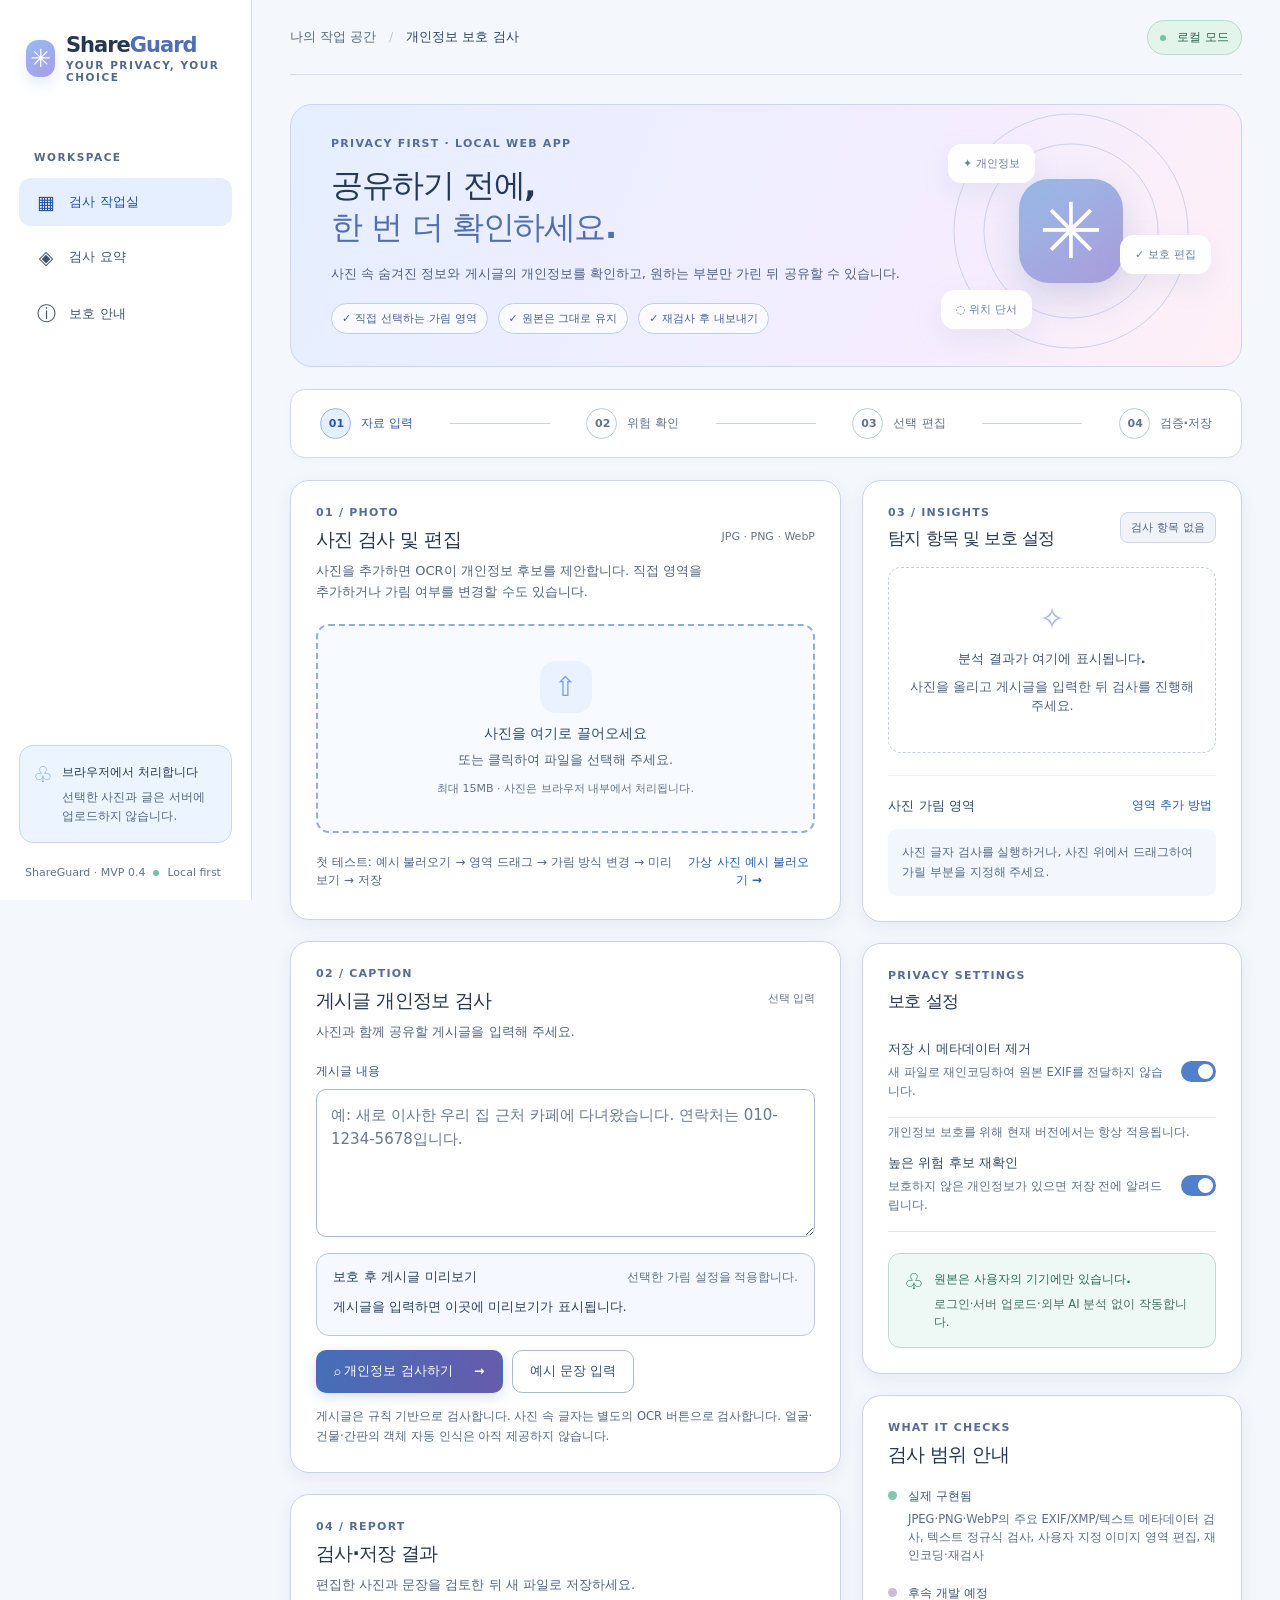
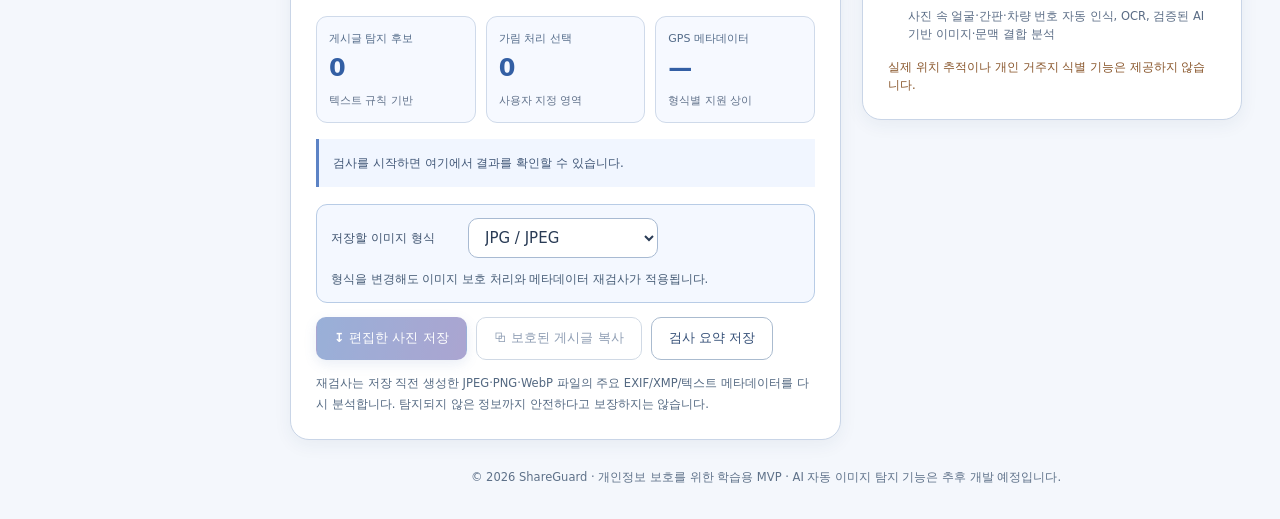
==== commit 6372c524: "feat: add browser OCR privacy candidates and selective masking controls" ====
--- a/index.html
+++ b/index.html
@@ -156,6 +156,15 @@
   .export-choice .text-input, .export-choice .format-help { flex: unset; width: 100%; }
 }
 
+
+/* v0.4 local OCR panel */
+.ocr-panel{margin:15px 0 12px;padding:17px 18px;border:1.5px solid #bbcee8;border-radius:14px;background:linear-gradient(115deg,#f3f8ff,#fbf8ff)}
+.ocr-top{display:flex;align-items:center;justify-content:space-between;gap:16px}.ocr-top strong{font-size:15px;color:#253f61;font-weight:800}.ocr-top p{margin:5px 0 0;color:#566c88;font-size:12px;line-height:1.6}.ocr-action{flex:none;white-space:nowrap}
+.ocr-status{margin-top:12px;border-radius:9px;padding:10px 12px;color:#31577e;background:#eaf2ff;font-size:12px;font-weight:700;line-height:1.55}
+.ocr-status[data-state="success"]{background:#e8f7f0;color:#24694d}.ocr-status[data-state="error"]{background:#fff0ed;color:#9f4032}
+.ocr-disclaimer{color:#566880;font-size:11px;line-height:1.65;margin:10px 0 0}.region-item.ocr-region{border-color:#9ebee4;background:#f3f8ff}
+@media(max-width:700px){.ocr-top{flex-direction:column;align-items:stretch}.ocr-top .ocr-action{width:100%}}
+
 </style>
 </head>
 <body>
@@ -170,7 +179,7 @@
       </nav>
       <div class="side-bottom">
         <div class="private-box"><span class="private-icon">♧</span><div><strong>브라우저에서 처리합니다</strong><p>선택한 사진과 글은 서버에 업로드하지 않습니다.</p></div></div>
-        <div class="version">ShareGuard · MVP 0.3 <span class="dot"></span> Local first</div>
+        <div class="version">ShareGuard · MVP 0.4 <span class="dot"></span> Local first</div>
       </div>
     </aside>
     <main id="top" class="main">
@@ -183,9 +192,14 @@
       <div class="workspace-grid">
         <div class="content-column">
           <section class="panel image-panel" aria-labelledby="photo-heading">
-            <div class="panel-head"><div><div class="section-kicker">01 / PHOTO</div><h2 id="photo-heading">사진 검사 및 편집</h2><p>사진을 추가한 후 가리고 싶은 부분을 직접 선택할 수 있습니다.</p></div><span class="optional">JPG · PNG · WebP</span></div>
+            <div class="panel-head"><div><div class="section-kicker">01 / PHOTO</div><h2 id="photo-heading">사진 검사 및 편집</h2><p>사진을 추가하면 OCR이 개인정보 후보를 제안합니다. 직접 영역을 추가하거나 가림 여부를 변경할 수도 있습니다.</p></div><span class="optional">JPG · PNG · WebP</span></div>
             <div id="dropzone" class="dropzone" tabindex="0" role="button" aria-label="사진 업로드"><div class="upload-icon">⇧</div><h3>사진을 여기로 끌어오세요</h3><p>또는 클릭하여 파일을 선택해 주세요.</p><span>최대 15MB · 사진은 브라우저 내부에서 처리됩니다.</span><input id="fileInput" type="file" accept="image/jpeg,image/png,image/webp" hidden /></div>
             <div id="photoArea" class="photo-area hidden"><div class="photo-toolbar"><div class="file-info"><span class="file-mark">▧</span><span><strong id="fileName">photo.jpg</strong><small id="fileSize">—</small></span></div><div class="photo-actions"><button class="mini-btn" id="replacePhoto" type="button">사진 변경</button><button class="mini-btn danger-outline" id="clearPhoto" type="button">제거</button></div></div>
+              <div class="ocr-panel" aria-label="사진 문자 자동 검사">
+                <div class="ocr-top"><div><strong>사진 속 개인정보 자동 찾기</strong><p>사진의 글자를 한국어·영어 OCR로 읽고 전화번호·이메일·주소 등의 가림 후보를 제안합니다.</p></div><button id="runPhotoOCR" class="primary-btn ocr-action" type="button">⌕ 사진 글자 검사</button></div>
+                <div id="ocrStatus" class="ocr-status" role="status" aria-live="polite">분석 전입니다. 사진 업로드 후 버튼을 눌러 주세요.</div>
+                <p class="ocr-disclaimer">OCR은 이 기기에서 실행됩니다. 첫 검사 시 인식 엔진과 언어 데이터가 인터넷에서 다운로드됩니다. 사진 자체는 OCR 서버에 업로드하지 않습니다. 작은 글씨나 흐린 이미지는 인식하지 못할 수 있습니다.</p>
+              </div>
               <div class="editor-controls"><div class="mode-group" role="group" aria-label="편집 모드"><button id="drawMode" class="mode-btn selected" type="button">▧ 영역 지정</button><button id="cropMode" class="mode-btn" type="button">⌗ 자르기</button><button id="viewMode" class="mode-btn" type="button">◉ 미리보기</button></div><button id="resetEdits" class="mini-btn" type="button">↶ 편집 초기화</button></div>
               <div id="imageStage" class="image-stage" aria-label="사진 편집 영역"><img id="originalPhoto" alt="사용자가 업로드한 원본 사진" draggable="false" /><canvas id="previewCanvas" class="preview-canvas hidden" aria-label="보호 처리된 사진 미리보기"></canvas><div id="regionLayer" class="region-layer"></div><div id="drawingRect" class="drawing-rect hidden"></div></div>
               <div class="stage-hint" id="stageHint">사진에서 가릴 영역을 마우스로 드래그하거나 터치로 지정해 주세요.</div>
@@ -194,11 +208,11 @@
             </div>
             <div class="sample-row"><span>첫 테스트: 예시 불러오기 → 영역 드래그 → 가림 방식 변경 → 미리보기 → 저장</span><button class="link-btn" id="loadDemo" type="button">가상 사진 예시 불러오기 →</button></div>
           </section>
-          <section class="panel text-panel"><div class="panel-head"><div><div class="section-kicker">02 / CAPTION</div><h2>게시글 개인정보 검사</h2><p>사진과 함께 공유할 게시글을 입력해 주세요.</p></div><span class="optional">선택 입력</span></div><label for="captionInput" class="field-label">게시글 내용</label><textarea id="captionInput" placeholder="예: 새로 이사한 우리 집 근처 카페에 다녀왔습니다. 연락처는 010-1234-5678입니다." rows="5" spellcheck="false"></textarea><div class="masked-preview"><div class="masked-preview-head"><strong>보호 후 게시글 미리보기</strong><span>선택한 가림 설정을 적용합니다.</span></div><pre id="captionPreview" aria-live="polite">게시글을 입력하면 이곳에 미리보기가 표시됩니다.</pre></div><div class="editor-row"><button id="runScan" class="primary-btn" type="button">⌕ 개인정보 검사하기 <span>→</span></button><button id="loadTextDemo" class="secondary-btn" type="button">예시 문장 입력</button></div><p class="privacy-help">개인정보 패턴 및 한국어 문맥을 규칙 기반으로 검사합니다. 이미지 자동 AI 인식 기능은 이 버전에 포함되어 있지 않습니다.</p></section>
+          <section class="panel text-panel"><div class="panel-head"><div><div class="section-kicker">02 / CAPTION</div><h2>게시글 개인정보 검사</h2><p>사진과 함께 공유할 게시글을 입력해 주세요.</p></div><span class="optional">선택 입력</span></div><label for="captionInput" class="field-label">게시글 내용</label><textarea id="captionInput" placeholder="예: 새로 이사한 우리 집 근처 카페에 다녀왔습니다. 연락처는 010-1234-5678입니다." rows="5" spellcheck="false"></textarea><div class="masked-preview"><div class="masked-preview-head"><strong>보호 후 게시글 미리보기</strong><span>선택한 가림 설정을 적용합니다.</span></div><pre id="captionPreview" aria-live="polite">게시글을 입력하면 이곳에 미리보기가 표시됩니다.</pre></div><div class="editor-row"><button id="runScan" class="primary-btn" type="button">⌕ 개인정보 검사하기 <span>→</span></button><button id="loadTextDemo" class="secondary-btn" type="button">예시 문장 입력</button></div><p class="privacy-help">게시글은 규칙 기반으로 검사합니다. 사진 속 글자는 별도의 OCR 버튼으로 검사합니다. 얼굴·건물·간판의 객체 자동 인식은 아직 제공하지 않습니다.</p></section>
           <section id="reports" class="panel report-panel"><div class="panel-head"><div><div class="section-kicker">04 / REPORT</div><h2>검사·저장 결과</h2><p>편집한 사진과 문장을 검토한 뒤 새 파일로 저장하세요.</p></div></div><div class="report-cards"><div class="report-stat"><span>게시글 탐지 후보</span><strong id="statText">0</strong><small>텍스트 규칙 기반</small></div><div class="report-stat"><span>가림 처리 선택</span><strong id="statRegions">0</strong><small>사용자 지정 영역</small></div><div class="report-stat"><span>GPS 메타데이터</span><strong id="statGps">—</strong><small>형식별 지원 상이</small></div></div><div class="report-note" id="reportNote">검사를 시작하면 여기에서 결과를 확인할 수 있습니다.</div><div class="export-choice"><label class="field-label" for="exportFormat">저장할 이미지 형식</label><select id="exportFormat" class="text-input"><option value="image/jpeg">JPG / JPEG</option><option value="image/png">PNG</option><option value="image/webp">WebP</option></select><span class="format-help">형식을 변경해도 이미지 보호 처리와 메타데이터 재검사가 적용됩니다.</span></div><div class="download-actions"><button class="primary-btn" id="exportImage" type="button" disabled>↧ 편집한 사진 저장</button><button class="secondary-btn" id="copyCaption" type="button" disabled>⧉ 보호된 게시글 복사</button><button class="secondary-btn" id="exportReport" type="button">검사 요약 저장</button></div><p class="privacy-help">재검사는 저장 직전 생성한 JPEG·PNG·WebP 파일의 주요 EXIF/XMP/텍스트 메타데이터를 다시 분석합니다. 탐지되지 않은 정보까지 안전하다고 보장하지는 않습니다.</p></section>
         </div>
         <div class="right-column">
-          <section class="panel insights-panel"><div class="panel-head compact"><div><div class="section-kicker">03 / INSIGHTS</div><h2>탐지 항목 및 보호 설정</h2></div><span id="riskBadge" class="risk-badge">미검사</span></div><div id="emptyInsights" class="empty-insights"><span class="spark">✧</span><strong>분석 결과가 여기에 표시됩니다.</strong><p>사진을 올리고 게시글을 입력한 뒤 검사를 진행해 주세요.</p></div><div id="scanResults" class="hidden"><div class="result-intro"><span id="resultCount">0개</span>의 개인정보·위치 단서 후보를 확인했습니다.<p>탐지 결과에는 오탐·미탐이 있을 수 있습니다. 표시된 근거를 확인해 주세요.</p></div><div id="metadataList" class="metadata-list"></div><div id="textList" class="finding-list"></div><div id="crossContext" class="context-notice hidden"></div></div><div class="subsection-head"><strong>사진 가림 영역</strong><button class="link-btn" id="addAreaHint" type="button">영역 추가 방법</button></div><div id="regionEmpty" class="empty-regions">사진 위에 드래그하여 가릴 부분을 지정해 주세요.</div><div id="regionList" class="region-list"></div><div id="regionSettings" class="region-settings hidden"><label class="field-label" for="regionLabel">선택 영역 이름</label><input id="regionLabel" class="text-input" placeholder="예: 친구 얼굴"/><label class="field-label" for="regionRisk">이 영역의 민감도</label><select id="regionRisk" class="text-input"><option value="주의">주의 · 얼굴/카페 간판 등</option><option value="높음">높음 · 집 주소/번호판/인증정보 등</option></select><label class="field-label" for="regionStyle">가림 방식</label><select id="regionStyle" class="text-input"><option value="solid">불투명 가림 (권장)</option><option value="sticker">스티커</option><option value="pixel">모자이크</option><option value="blur">블러</option></select><div id="stickerPicker" class="hidden"><label class="field-label" for="stickerText">스티커 선택</label><select id="stickerText" class="text-input"><option value="💗">하트 💗</option><option value="🌸">꽃 🌸</option><option value="⭐">별 ⭐</option><option value="☁️">구름 ☁️</option><option value="🦋">나비 🦋</option></select></div><div class="inline-settings"><label for="maskColor">가림 색상</label><input id="maskColor" type="color" value="#9fbde6"/></div><div class="region-settings-actions"><button class="mini-btn danger-outline" id="deleteRegion" type="button">영역 삭제</button></div><p class="tiny-warning">블러·모자이크·스티커는 민감한 문자나 인증정보를 충분히 가리지 못할 수 있습니다.</p></div></section>
+          <section class="panel insights-panel"><div class="panel-head compact"><div><div class="section-kicker">03 / INSIGHTS</div><h2>탐지 항목 및 보호 설정</h2></div><span id="riskBadge" class="risk-badge">미검사</span></div><div id="emptyInsights" class="empty-insights"><span class="spark">✧</span><strong>분석 결과가 여기에 표시됩니다.</strong><p>사진을 올리고 게시글을 입력한 뒤 검사를 진행해 주세요.</p></div><div id="scanResults" class="hidden"><div class="result-intro"><span id="resultCount">0개</span>의 개인정보·위치 단서 후보를 확인했습니다.<p>탐지 결과에는 오탐·미탐이 있을 수 있습니다. 표시된 근거를 확인해 주세요.</p></div><div id="metadataList" class="metadata-list"></div><div id="textList" class="finding-list"></div><div id="crossContext" class="context-notice hidden"></div></div><div class="subsection-head"><strong>사진 가림 영역</strong><button class="link-btn" id="addAreaHint" type="button">영역 추가 방법</button></div><div id="regionEmpty" class="empty-regions">사진 글자 검사를 실행하거나, 사진 위에서 드래그하여 가릴 부분을 지정해 주세요.</div><div id="regionList" class="region-list"></div><div id="regionSettings" class="region-settings hidden"><label class="field-label" for="regionLabel">선택 영역 이름</label><input id="regionLabel" class="text-input" placeholder="예: 친구 얼굴"/><label class="field-label" for="regionRisk">이 영역의 민감도</label><select id="regionRisk" class="text-input"><option value="주의">주의 · 얼굴/카페 간판 등</option><option value="높음">높음 · 집 주소/번호판/인증정보 등</option></select><label class="field-label" for="regionStyle">가림 방식</label><select id="regionStyle" class="text-input"><option value="solid">불투명 가림 (권장)</option><option value="sticker">스티커</option><option value="pixel">모자이크</option><option value="blur">블러</option></select><div id="stickerPicker" class="hidden"><label class="field-label" for="stickerText">스티커 선택</label><select id="stickerText" class="text-input"><option value="💗">하트 💗</option><option value="🌸">꽃 🌸</option><option value="⭐">별 ⭐</option><option value="☁️">구름 ☁️</option><option value="🦋">나비 🦋</option></select></div><div class="inline-settings"><label for="maskColor">가림 색상</label><input id="maskColor" type="color" value="#9fbde6"/></div><div class="region-settings-actions"><button class="mini-btn danger-outline" id="deleteRegion" type="button">영역 삭제</button></div><p class="tiny-warning">블러·모자이크·스티커는 민감한 문자나 인증정보를 충분히 가리지 못할 수 있습니다.</p></div></section>
           <section class="panel policy-panel"><div class="section-kicker">PRIVACY SETTINGS</div><h2>보호 설정</h2><label class="switch-row"><span><strong>저장 시 메타데이터 제거</strong><small>새 파일로 재인코딩하여 원본 EXIF를 전달하지 않습니다.</small></span><input id="stripMeta" type="checkbox" checked disabled/><span class="switch-ui" aria-hidden="true"></span></label><div class="locked-note">개인정보 보호를 위해 현재 버전에서는 항상 적용됩니다.</div><label class="switch-row"><span><strong>높은 위험 후보 재확인</strong><small>보호하지 않은 개인정보가 있으면 저장 전에 알려드립니다.</small></span><input id="confirmRisk" type="checkbox" checked/><span class="switch-ui" aria-hidden="true"></span></label><div class="privacy-ribbon"><span>♧</span><div><strong>원본은 사용자의 기기에만 있습니다.</strong><p>로그인·서버 업로드·외부 AI 분석 없이 작동합니다.</p></div></div></section>
           <section id="about" class="panel about-panel"><div class="section-kicker">WHAT IT CHECKS</div><h2>검사 범위 안내</h2><div class="scope-item"><span class="scope-dot done"></span><div><strong>실제 구현됨</strong><p>JPEG·PNG·WebP의 주요 EXIF/XMP/텍스트 메타데이터 검사, 텍스트 정규식 검사, 사용자 지정 이미지 영역 편집, 재인코딩·재검사</p></div></div><div class="scope-item"><span class="scope-dot planned"></span><div><strong>후속 개발 예정</strong><p>사진 속 얼굴·간판·차량 번호 자동 인식, OCR, 검증된 AI 기반 이미지·문맥 결합 분석</p></div></div><p class="tiny-warning">실제 위치 추적이나 개인 거주지 식별 기능은 제공하지 않습니다.</p></section>
         </div>
@@ -213,6 +227,7 @@
 const PATTERNS = [
   {kind:'email', label:'이메일 주소', severity:'주의', regex:/\b[A-Z0-9._%+-]+@[A-Z0-9.-]+\.[A-Z]{2,}\b/gi, reason:'이메일 주소를 통해 연락처나 계정을 식별할 수 있습니다.', recommend:'공개할 필요가 없다면 이메일 주소를 가려 주세요.'},
   {kind:'phone', label:'휴대전화 번호', severity:'높음', regex:/(?<!\d)01[016789][- .]?\d{3,4}[- .]?\d{4}(?!\d)/g, reason:'전화번호가 공개되면 원하지 않는 연락을 받을 수 있습니다.', recommend:'전화번호를 마스킹하는 것을 권장합니다.'},
+  {kind:'landline', label:'일반전화 번호', severity:'주의', regex:/(?<!\d)(?:02|0[3-6][1-5]|070)[- .]?\d{3,4}[- .]?\d{4}(?!\d)/g, reason:'전화번호가 공개될 수 있습니다.', recommend:'공유 목적에 맞게 공개 여부를 검토해 주세요.'},
   {kind:'rrn', label:'주민등록번호 형태', severity:'높음', regex:/(?<!\d)\d{6}[- ]?[1-8]\d{6}(?!\d)/g, reason:'개인 식별 번호 형태의 정보가 포함되어 있습니다.', recommend:'번호 전체를 공개하지 않는 것을 권장합니다.'},
   {kind:'apikey', label:'인증정보 형태', severity:'높음', regex:/(?:api[_ -]?key|password|passwd|secret|token)\s*[:=]\s*["']?[A-Za-z0-9_\-!.]{8,}["']?/gi, reason:'인증키 또는 비밀번호 형태의 문자열이 포함되어 있습니다.', recommend:'노출된 실제 인증정보라면 삭제하고 교체를 검토해 주세요.'},
   {kind:'urlsecret', label:'URL 내 인증 토큰 형태', severity:'높음', regex:/[?&](?:token|api_key|apikey|access_token)=[A-Za-z0-9%._-]{8,}/gi, reason:'링크에 인증 토큰 형태의 정보가 포함되어 있습니다.', recommend:'공개 링크에서 인증정보를 제거해 주세요.'}
@@ -363,15 +378,16 @@
 
 
 const $=s=>document.querySelector(s);
-const state={file:null,sourceUrl:null,img:null,meta:null,findings:[],regions:[],crop:null,selected:null,mode:'draw',scanAt:null,lastExport:null,seq:0};
+const state={file:null,sourceUrl:null,img:null,meta:null,findings:[],regions:[],crop:null,selected:null,mode:'draw',scanAt:null,lastExport:null,seq:0,ocrStatus:'idle',ocrCount:0,ocrWords:0};
 const MAX_SIZE=15*1024*1024;
-let toastTimer=null,dragStart=null;
+let toastTimer=null,dragStart=null,ocrRevision=0,ocrWorker=null,ocrBusy=false,ocrLibraryPromise=null;
 function toast(msg,err=false){const el=$('#toast');el.textContent=msg;el.className='toast visible'+(err?' error':'');clearTimeout(toastTimer);toastTimer=setTimeout(()=>el.className='toast',3800);}
 function bytesText(n){return n>=1048576?(n/1048576).toFixed(1)+'MB':(n/1024).toFixed(1)+'KB';}
 function make(tag,cls,txt){const x=document.createElement(tag);if(cls)x.className=cls;if(txt!==undefined)x.textContent=String(txt);return x;}
-function resetPhoto(){if(state.sourceUrl)URL.revokeObjectURL(state.sourceUrl);Object.assign(state,{file:null,sourceUrl:null,img:null,meta:null,regions:[],crop:null,selected:null,lastExport:null,mode:'draw'});$('#fileInput').value='';$('#dropzone').classList.remove('hidden');$('#photoArea').classList.add('hidden');$('#compareBlock').classList.add('hidden');$('#originalPhoto').removeAttribute('src');$('#previewCanvas').classList.add('hidden');$('#originalPhoto').classList.remove('hidden');setMode('draw');render();}
+function resetPhoto(){ocrRevision++;state.ocrStatus='idle';state.ocrCount=0;state.ocrWords=0;updateOCRPanel();if(state.sourceUrl)URL.revokeObjectURL(state.sourceUrl);Object.assign(state,{file:null,sourceUrl:null,img:null,meta:null,regions:[],crop:null,selected:null,lastExport:null,mode:'draw'});$('#fileInput').value='';$('#dropzone').classList.remove('hidden');$('#photoArea').classList.add('hidden');$('#compareBlock').classList.add('hidden');$('#originalPhoto').removeAttribute('src');$('#previewCanvas').classList.add('hidden');$('#originalPhoto').classList.remove('hidden');setMode('draw');render();}
 async function loadFile(file){
   if(!file) return;
+  ocrRevision++;state.ocrStatus='idle';state.ocrCount=0;state.ocrWords=0;updateOCRPanel();
   if(!['image/jpeg','image/png','image/webp'].includes(file.type)){toast('JPG, PNG, WebP 이미지만 사용할 수 있습니다.',true);return;}
   if(file.size>MAX_SIZE||file.size<10){toast('이미지는 15MB 이하의 정상 파일이어야 합니다.',true);return;}
   try{
@@ -382,10 +398,10 @@
     if(state.sourceUrl)URL.revokeObjectURL(state.sourceUrl);
     state.file=file;state.sourceUrl=url;state.img=img;state.meta=await scanMetadata(ab,file.type);$('#exportFormat').value=file.type;state.regions=[];state.crop=null;state.selected=null;state.lastExport=null;
     $('#fileName').textContent=file.name;$('#fileSize').textContent=`${bytesText(file.size)} · ${img.naturalWidth} × ${img.naturalHeight}`;
-    $('#originalPhoto').src=url;$('#dropzone').classList.add('hidden');$('#photoArea').classList.remove('hidden');setMode('draw');runScan();toast('사진을 불러왔습니다. 분석 후 가릴 영역을 직접 지정해 주세요.');
+    $('#originalPhoto').src=url;$('#dropzone').classList.add('hidden');$('#photoArea').classList.remove('hidden');setMode('draw');runScan();toast('사진을 불러왔습니다. 사진 글자 검사를 실행하거나 가릴 영역을 직접 지정해 주세요.');
   }catch(e){toast(e.message||'이미지를 읽을 수 없습니다.',true);}
 }
-function setMode(mode){state.mode=mode;for(const [name,id] of [['draw','drawMode'],['crop','cropMode'],['view','viewMode']])$('#'+id).classList.toggle('selected',name===mode);$('#originalPhoto').classList.toggle('hidden',mode==='view');$('#previewCanvas').classList.toggle('hidden',mode!=='view');$('#regionLayer').classList.toggle('hidden',mode==='view');$('#imageStage').classList.toggle('in-preview',mode==='view');$('#stageHint').textContent=mode==='draw'?'사진에서 가릴 영역을 드래그하여 지정해 주세요. 위치와 가림 방식은 오른쪽에서 선택할 수 있습니다.':mode==='crop'?'사진에서 남기고 싶은 영역을 드래그하여 지정해 주세요. 선택하지 않은 바깥쪽은 저장 시 잘립니다.':'선택한 보호 처리 결과를 보여드립니다. 아래에서 원본과 비교할 수 있습니다.';if(mode==='view'&&state.img)renderPreview();$('#compareBlock').classList.toggle('hidden',mode!=='view'||!state.img);renderRegions();}
+function setMode(mode){state.mode=mode;for(const [name,id] of [['draw','drawMode'],['crop','cropMode'],['view','viewMode']])$('#'+id).classList.toggle('selected',name===mode);$('#originalPhoto').classList.toggle('hidden',mode==='view');$('#previewCanvas').classList.toggle('hidden',mode!=='view');$('#regionLayer').classList.toggle('hidden',mode==='view');$('#imageStage').classList.toggle('in-preview',mode==='view');$('#stageHint').textContent=mode==='draw'?'사진에서 가릴 영역을 드래그하여 지정해 주세요. 위치와 가림 방식은 오른쪽에서 선택할 수 있습니다.':mode==='crop'?'사진에서 남기고 싶은 영역을 드래그하여 지정해 주세요. 선택하지 않은 바깥쪽은 저장 시 잘립니다.':'선택한 보호 처리 결과를 보여드립니다. 아래에서 원본과 비교할 수 있습니다.';if(mode==='view'&&state.img)renderPreview();$('#compareBlock').classList.toggle('hidden',mode!=='view'||!state.img||!(state.regions.some(r=>r.mask)||state.crop));renderRegions();}
 function runScan(){state.findings=analyzeText($('#captionInput').value);state.scanAt=new Date().toISOString();state.lastExport=null;render();}
 function render(){renderResults();renderRegions();renderStats();updateCaptionPreview();}
 function updateCaptionPreview(){const el=$('#captionPreview');const input=$('#captionInput').value;el.textContent=input?maskText(input,state.findings):'게시글을 입력하면 이곳에 미리보기가 표시됩니다.';}
@@ -396,15 +412,15 @@
  $('#statGps').textContent=!meta?'—':meta.hasGps===true?'발견':meta.hasGps===false?'미발견':'확인불가';
  $('#exportImage').disabled=!state.img;$('#copyCaption').disabled=!$('#captionInput').value;
  $('#metadataBadge').textContent=!meta?'사진을 분석하지 않았습니다.':meta.hasGps===true?`${meta.format} 메타데이터에 위치정보 단서가 포함되어 있습니다.`:meta.status==='checked'?`${meta.format}에서 지원하는 주요 GPS 메타데이터를 발견하지 못했습니다.`:(meta.reason||'일부 메타데이터를 확인하지 못했습니다.');
- $('#regionCount').textContent=`지정된 영역 ${state.regions.length}개`;
+ $('#regionCount').textContent=`가림 영역 ${state.regions.length}개${state.ocrStatus==='success'?` · OCR 후보 ${state.ocrCount}개`:''}`;
  const level=(state.regions.some(r=>r.risk==='높음'&&!r.mask)?'높음':riskLevel(state.findings,meta?.hasGps===true));
- const badge=$('#riskBadge');badge.textContent=level;badge.className='risk-badge '+(level==='높음'?'risk-high':level==='주의'?'risk-mid':'');
- $('#reportNote').textContent=!state.scanAt?'검사를 시작하면 여기에서 결과를 확인할 수 있습니다.':`텍스트 후보 ${text}개, 사진 가림 영역 ${state.regions.length}개를 확인했습니다. ${meta?.hasGps===true?'위치정보 단서가 포함되어 있어 저장 파일을 재검사합니다.':'편집 전후 정보를 확인하고 저장해 주세요.'} 자동 이미지 객체 인식은 아직 제공되지 않습니다.`;
+ updateOCRPanel();const badge=$('#riskBadge');badge.textContent=level;badge.className='risk-badge '+(level==='높음'?'risk-high':level==='주의'?'risk-mid':'');
+ $('#reportNote').textContent=!state.scanAt?'검사를 시작하면 여기에서 결과를 확인할 수 있습니다.':`텍스트 후보 ${text}개, 사진 가림 영역 ${state.regions.length}개를 확인했습니다. ${meta?.hasGps===true?'위치정보 단서가 포함되어 있어 저장 파일을 재검사합니다.':'편집 전후 정보를 확인하고 저장해 주세요.'} OCR은 사진 속 글자만 인식합니다. 얼굴·건물 등 객체 자동 인식은 제공되지 않습니다.`;
  document.querySelectorAll('.step').forEach((x,i)=>x.classList.toggle('active',i===(state.lastExport?3:state.regions.length?2:state.scanAt?1:0)));
 }
 function renderResults(){
  const exists=!!state.scanAt;$('#emptyInsights').classList.toggle('hidden',exists);$('#scanResults').classList.toggle('hidden',!exists);if(!exists)return;
- const meta=state.meta;$('#resultCount').textContent=String(state.findings.length+(meta?.hasGps?1:0));
+ const meta=state.meta;$('#resultCount').textContent=String(state.findings.length+(meta?.hasGps?1:0)+(state.ocrStatus==='success'?state.ocrCount:0));
  const md=$('#metadataList');md.replaceChildren();
  if(meta){md.append(make('div','result-subtitle','사진 메타데이터'));
  const rows=[['이미지 형식',meta.format, ''],['검사 상태',meta.status==='checked'?'주요 항목 검사 완료':meta.status==='partial'?'일부 확인 불가':'분석 불가',meta.status==='checked'?'':'high']];
@@ -423,7 +439,7 @@
  const context=combinedContext(state.findings,!!state.img);$('#crossContext').classList.toggle('hidden',!context);
  if(context)$('#crossContext').textContent=`게시글 · 사진 결합 안내 (${context.level}) — ${context.message}`;
 }
-function renderRegions(){const list=$('#regionList');list.replaceChildren();$('#regionEmpty').classList.toggle('hidden',state.regions.length>0);$('#regionSettings').classList.toggle('hidden',!state.regions.some(r=>r.id===state.selected));for(const r of state.regions){const row=make('div','region-item '+(r.id===state.selected?'current':''));const btn=make('button','region-select',r.label);btn.type='button';btn.addEventListener('click',()=>{state.selected=r.id;renderRegions();});const meta=make('span','region-mode-label',({solid:'불투명 가림',sticker:'스티커',pixel:'모자이크',blur:'블러'})[r.style]);const toggle=make('input','',undefined);toggle.type='checkbox';toggle.checked=r.mask;toggle.title=`${r.label} 가림 ${r.mask?'해제':'적용'}`;toggle.setAttribute('aria-label',toggle.title);toggle.addEventListener('change',()=>{r.mask=toggle.checked;state.lastExport=null;renderRegions();renderStats();if(state.mode==='view')renderPreview();});row.append(btn,meta,toggle);list.append(row);}
+function renderRegions(){const list=$('#regionList');list.replaceChildren();$('#regionEmpty').classList.toggle('hidden',state.regions.length>0);$('#regionSettings').classList.toggle('hidden',!state.regions.some(r=>r.id===state.selected));for(const r of state.regions){const row=make('div','region-item '+(r.id===state.selected?'current':'')+(r.source==='ocr'?' ocr-region':''));const btn=make('button','region-select',r.label);btn.type='button';if(r.source==='ocr'&&r.ocrText)btn.title=`인식된 내용: ${r.ocrText}`;btn.addEventListener('click',()=>{state.selected=r.id;renderRegions();});const meta=make('span','region-mode-label',(r.source==='ocr'?'OCR · ':'')+({solid:'불투명 가림',sticker:'스티커',pixel:'모자이크',blur:'블러'})[r.style]);const toggle=make('input','',undefined);toggle.type='checkbox';toggle.checked=r.mask;toggle.title=`${r.label} 가림 ${r.mask?'해제':'적용'}`;toggle.setAttribute('aria-label',toggle.title);toggle.addEventListener('change',()=>{r.mask=toggle.checked;state.lastExport=null;renderRegions();renderStats();if(state.mode==='view')renderPreview();});row.append(btn,meta,toggle);list.append(row);}
  const selected=state.regions.find(r=>r.id===state.selected);if(selected){$('#regionLabel').value=selected.label;$('#regionRisk').value=selected.risk;$('#regionStyle').value=selected.style;$('#stickerText').value=selected.sticker;$('#maskColor').value=selected.color;$('#stickerPicker').classList.toggle('hidden',selected.style!=='sticker');}
  const layer=$('#regionLayer');layer.replaceChildren();for(const r of state.regions){const p=make('div','region-overlay '+(r.id===state.selected?'highlight':'')+(r.mask?' active-mask':''));p.style.left=`${r.x*100}%`;p.style.top=`${r.y*100}%`;p.style.width=`${r.w*100}%`;p.style.height=`${r.h*100}%`;p.style.pointerEvents='none';p.append(make('span','region-tag',`${r.label} · ${r.mask?'ON':'OFF'}`));layer.append(p);}
 }
@@ -444,9 +460,11 @@
 function renderPreview(){if(!state.img)return;const c=renderEdited();const view=$('#previewCanvas');view.width=c.width;view.height=c.height;view.getContext('2d').drawImage(c,0,0);const raw=renderEdited({onlyOriginal:true});$('#compareOriginal').src=raw.toDataURL('image/jpeg',.86);$('#compareEdited').src=c.toDataURL('image/jpeg',.86);$('#comparison').style.aspectRatio=`${c.width}/${c.height}`;updateCompare();}
 function updateCompare(){$('#compareValue').value=$('#compareSlider').value+'%';$('#compareEdited').style.clipPath=`inset(0 ${100-Number($('#compareSlider').value)}% 0 0)`;}
 function textWarnings(){return [...state.findings.filter(f=>f.severity==='높음'&&!f.mask).map(f=>f.label),...state.regions.filter(r=>r.risk==='높음'&&!r.mask).map(r=>r.label)];}
-async function allowRisk(){if(!$('#confirmRisk').checked||textWarnings().length===0)return true;const dlg=$('#riskDialog');$('#riskDialogText').textContent=`높은 위험의 개인정보 후보 ${textWarnings().length}개가 게시글에 남아 있습니다. ${[...new Set(textWarnings())].join(', ')}에 대한 공개 범위를 다시 확인해 주세요.`;if(typeof dlg.showModal!=='function')return confirm($('#riskDialogText').textContent);return new Promise(resolve=>{dlg.addEventListener('close',()=>resolve(dlg.returnValue==='continue'),{once:true});dlg.showModal();});}
+async function allowRisk(){if(!$('#confirmRisk').checked||textWarnings().length===0)return true;const dlg=$('#riskDialog');$('#riskDialogText').textContent=`높은 위험의 개인정보 후보 ${textWarnings().length}개가 공유 자료에 남아 있습니다. ${[...new Set(textWarnings())].join(', ')}에 대한 공개 범위를 다시 확인해 주세요.`;if(typeof dlg.showModal!=='function')return confirm($('#riskDialogText').textContent);return new Promise(resolve=>{dlg.addEventListener('close',()=>resolve(dlg.returnValue==='continue'),{once:true});dlg.showModal();});}
 async function exportImage(){
- if(!state.img)return;const consent=await allowRisk();if(!consent)return;
+ if(!state.img)return;
+ if(state.ocrStatus!=='success' && !confirm('사진 속 글자 자동 검사를 완료하지 않았습니다. 이미지에 남아 있는 개인정보를 수동으로 확인하셨습니까? 검사 없이 저장하시겠습니까?'))return;
+ const consent=await allowRisk();if(!consent)return;
  const exportType=$('#exportFormat').value;
  const ext=({'image/jpeg':'jpg','image/png':'png','image/webp':'webp'})[exportType];
  if(!ext){toast('지원하지 않는 저장 형식입니다.',true);return;}
@@ -463,16 +481,109 @@
  renderStats();toast(`${ext.toUpperCase()} 파일을 저장했습니다. 저장본의 주요 개인정보 메타데이터를 재검사했습니다.`);
 }
 async function copyCaption(){const masked=maskText($('#captionInput').value,state.findings);if(!await allowRisk())return;try{await navigator.clipboard.writeText(masked);toast('보호 설정을 적용한 게시글을 복사했습니다.');}catch{const el=make('textarea');el.value=masked;document.body.appendChild(el);el.select();const ok=document.execCommand('copy');el.remove();toast(ok?'게시글을 복사했습니다.':'클립보드 접근이 거부됐습니다.',!ok);}}
-function exportReport(){const meta=state.meta;const summary={title:'ShareGuard 검사 요약',createdAt:new Date().toISOString(),mode:'브라우저 로컬, 규칙 기반, AI 이미지 자동 인식 미포함',image:state.img?{type:state.file.type,dimensions:`${state.img.naturalWidth}x${state.img.naturalHeight}`,metadata:{status:meta.status,gpsDetected:meta.hasGps,rawExif:meta.rawExif??null,detectedTypes:meta.types,notes:meta.notes},manualRegions:state.regions.map(r=>({masked:r.mask,style:r.style,risk:r.risk}))}:null,caption:{findings:state.findings.map(f=>({type:f.label,level:f.severity,masked:f.mask}))},exportVerification:state.lastExport,warning:'규칙 검사와 사용자 지정 영역 편집만 검증했습니다. 자동 AI 이미지 인식·위치 추적은 제공하지 않으며 미탐 가능성이 있습니다.'};const blob=new Blob([JSON.stringify(summary,null,2)],{type:'application/json'}),url=URL.createObjectURL(blob),a=document.createElement('a');a.href=url;a.download='shareguard-report.json';a.click();setTimeout(()=>URL.revokeObjectURL(url),4000);toast('원본 개인정보 값을 포함하지 않은 검사 요약을 저장했습니다.');}
+function exportReport(){const meta=state.meta;const summary={title:'ShareGuard 검사 요약',createdAt:new Date().toISOString(),mode:'브라우저 로컬 처리, 게시글 규칙 검사, 사진 글자 OCR 후보 제공; 객체 자동 인식 미포함',image:state.img?{type:state.file.type,dimensions:`${state.img.naturalWidth}x${state.img.naturalHeight}`,metadata:{status:meta.status,gpsDetected:meta.hasGps,rawExif:meta.rawExif??null,detectedTypes:meta.types,notes:meta.notes},manualRegions:state.regions.map(r=>({source:r.source||'manual',masked:r.mask,style:r.style,risk:r.risk})),ocr:{status:state.ocrStatus,candidates:state.ocrCount}}:null,caption:{findings:state.findings.map(f=>({type:f.label,level:f.severity,masked:f.mask}))},exportVerification:state.lastExport,warning:'규칙 검사와 사용자 지정 영역 편집만 검증했습니다. 얼굴·건물 객체 자동 인식과 위치 추적은 제공하지 않으며 OCR 및 규칙 검사의 오탐·미탐 가능성이 있습니다.'};const blob=new Blob([JSON.stringify(summary,null,2)],{type:'application/json'}),url=URL.createObjectURL(blob),a=document.createElement('a');a.href=url;a.download='shareguard-report.json';a.click();setTimeout(()=>URL.revokeObjectURL(url),4000);toast('원본 개인정보 값을 포함하지 않은 검사 요약을 저장했습니다.');}
 async function loadDemo(){try{const res=await fetch('[data-uri]');if(!res.ok)throw Error('예시 파일을 불러오지 못했습니다.');const f=new File([await res.blob()],'shareguard-demo.jpg',{type:'image/jpeg'});await loadFile(f);$('#captionInput').value='우리 집 앞 카페에서 매일 저녁 산책해요. 연락처는 010-1234-5678이고, 이메일은 sample@example.com입니다.';runScan();}catch(e){toast(e.message,true);}}
 function onFileDrop(e){e.preventDefault();$('#dropzone').classList.remove('dragover');if(e.dataTransfer.files?.length)loadFile(e.dataTransfer.files[0]);}
 $('#dropzone').addEventListener('click',()=>$('#fileInput').click());$('#dropzone').addEventListener('keydown',e=>{if(['Enter',' '].includes(e.key)){e.preventDefault();$('#fileInput').click();}});$('#fileInput').addEventListener('change',e=>loadFile(e.target.files[0]));$('#dropzone').addEventListener('dragover',e=>{e.preventDefault();$('#dropzone').classList.add('dragover');});$('#dropzone').addEventListener('dragleave',()=>$('#dropzone').classList.remove('dragover'));$('#dropzone').addEventListener('drop',onFileDrop);
 $('#replacePhoto').addEventListener('click',()=>$('#fileInput').click());$('#clearPhoto').addEventListener('click',resetPhoto);
+
+/* ShareGuard v0.4: optional browser-local Korean/English OCR. Never transmit image pixels to a remote API.
+   Tesseract.js v6 reports bounding boxes in blocks when explicitly enabled. */
+const OCR_CDN='https://cdn.jsdelivr.net/npm/tesseract.js@6.0.0/dist/tesseract.min.js';
+function updateOCRPanel(message){
+ const status=$('#ocrStatus'),button=$('#runPhotoOCR');if(!status||!button)return;
+ status.textContent=message??({idle:'사진 글자 검사를 실행하면 민감정보 가림 후보가 생성됩니다.',loading:'OCR 라이브러리와 한국어·영어 데이터를 불러오고 있습니다…',scanning:'사진의 글자를 인식하고 개인정보 후보를 검사하고 있습니다…',success:`OCR 검사 완료: 가림 후보 ${state.ocrCount}개가 표시되었습니다. 확인 후 ON/OFF를 선택해 주세요.`,error:'OCR을 완료하지 못했습니다. 네트워크를 확인하고 다시 시도해 주세요.'})[state.ocrStatus];
+ status.dataset.state=state.ocrStatus;
+ button.disabled=!state.img||ocrBusy;
+ button.textContent=ocrBusy?'검사 중…':'⌕ 사진 글자 검사';
+}
+function loadOCRLibrary(){
+ if(window.Tesseract?.createWorker)return Promise.resolve(window.Tesseract);
+ if(ocrLibraryPromise)return ocrLibraryPromise;
+ ocrLibraryPromise=new Promise((resolve,reject)=>{
+  const tag=document.createElement('script');tag.src=OCR_CDN;tag.crossOrigin='anonymous';tag.async=true;
+  tag.onload=()=>window.Tesseract?.createWorker?resolve(window.Tesseract):reject(Error('OCR 엔진 인터페이스를 찾을 수 없습니다.'));
+  tag.onerror=()=>reject(Error('OCR 엔진 다운로드에 실패했습니다. 인터넷 연결을 확인해 주세요.'));
+  document.head.append(tag);
+ }).catch(err=>{ocrLibraryPromise=null;throw err;});
+ return ocrLibraryPromise;
+}
+function flattenOCRLines(blocks){
+ const out=[];
+ for(const block of Array.isArray(blocks)?blocks:[])
+  for(const paragraph of block.paragraphs||[])
+   for(const line of paragraph.lines||[]){
+    const words=(line.words||[]).filter(w=>typeof w.text==='string'&&w.text.trim()&&w.bbox&&Number.isFinite(w.bbox.x0)&&Number.isFinite(w.bbox.y0));
+    if(words.length)out.push(words);
+   }
+ return out;
+}
+function matchOCRWords(words){
+ // Join each OCR line into a searchable string and use source word boxes for precise partial masking.
+ const text=words.map(w=>w.text.trim()).join(' ');
+ const candidates=analyzeText(text);
+ let offset=0;
+ const offsets=words.map(w=>{const start=offset;offset+=w.text.trim().length+1;return{start,end:offset-1,word:w};});
+ const matches=[];
+ for(const candidate of candidates){
+   let found=offsets.filter(o=>o.end>candidate.start&&o.start<candidate.end);
+   if(!found.length)continue;
+   const box={x0:Math.min(...found.map(o=>o.word.bbox.x0)),y0:Math.min(...found.map(o=>o.word.bbox.y0)),x1:Math.max(...found.map(o=>o.word.bbox.x1)),y1:Math.max(...found.map(o=>o.word.bbox.y1))};
+   matches.push({candidate,box});
+ }
+ return matches;
+}
+function ocrMatchesToRegions(blocks,width,height){
+ const regions=[],dedup=new Set();
+ for(const words of flattenOCRLines(blocks)){
+  for(const {candidate:f,box} of matchOCRWords(words)){
+   if(!['phone','email','rrn','apikey','urlsecret','residence','routine','location','landline','address'].includes(f.kind))continue;
+   const pad=7;
+   const x0=Math.max(0,box.x0-pad),y0=Math.max(0,box.y0-pad),x1=Math.min(width,box.x1+pad),y1=Math.min(height,box.y1+pad);
+   const x=x0/width,y=y0/height,w=(x1-x0)/width,h=(y1-y0)/height;
+   if(w<0.003||h<0.003)continue;
+   const key=`${f.kind}:${Math.round(x*100)}:${Math.round(y*100)}`;if(dedup.has(key))continue;dedup.add(key);
+   regions.push({id:'region-'+(nextRegionId++),label:f.label+' (OCR)',x,y,w,h,mask:f.severity==='높음',risk:f.severity,style:'solid',sticker:'💗',color:'#9fbde6',source:'ocr',ocrText:f.text.slice(0,90)});
+  }
+ }
+ return regions.slice(0,90);
+}
+async function runPhotoOCR(){
+ if(!state.img){toast('먼저 사진을 업로드해 주세요.',true);return;}
+ if(ocrBusy){toast('이미 사진의 글자를 검사하고 있습니다.');return;}
+ const currentImage=state.img,currentFile=state.file,rev=ocrRevision;
+ ocrBusy=true;state.ocrStatus='loading';updateOCRPanel();
+ try{
+   const lib=await loadOCRLibrary();
+   if(!ocrWorker)ocrWorker=await lib.createWorker(['kor','eng'],1,{logger:()=>{}});
+   if(rev!==ocrRevision||currentImage!==state.img)return;
+   state.ocrStatus='scanning';updateOCRPanel();
+   const max=2200,scale=Math.min(1,max/Math.max(currentImage.naturalWidth,currentImage.naturalHeight));
+   const canvas=document.createElement('canvas');canvas.width=Math.max(1,Math.round(currentImage.naturalWidth*scale));canvas.height=Math.max(1,Math.round(currentImage.naturalHeight*scale));canvas.getContext('2d',{willReadFrequently:true}).drawImage(currentImage,0,0,canvas.width,canvas.height);
+   const result=await ocrWorker.recognize(canvas,{}, {blocks:true});
+   if(rev!==ocrRevision||currentFile!==state.file)return;
+   const lines=flattenOCRLines(result.data.blocks);
+   const matches=ocrMatchesToRegions(result.data.blocks,canvas.width,canvas.height);
+   state.regions=state.regions.filter(r=>r.source!=='ocr').concat(matches);
+   state.selected=matches[0]?.id??state.regions.at(-1)?.id??null;
+   state.ocrCount=matches.length;state.ocrWords=lines.reduce((n,l)=>n+l.length,0);
+   state.ocrStatus='success';state.lastExport=null;
+   setMode('draw');render();
+   toast(matches.length?`OCR 검사로 개인정보 후보 ${matches.length}개를 찾았습니다. 각 항목의 가림 설정을 확인해 주세요.`:'OCR에서 가림 후보를 발견하지 못했습니다. 사진의 정보가 안전하다는 뜻은 아닙니다.');
+ }catch(err){
+   if(rev!==ocrRevision)return;
+   state.ocrStatus='error';updateOCRPanel('OCR을 완료하지 못했습니다. 인터넷 연결을 확인하고 다시 시도해 주세요. 기존 수동 편집은 계속 사용할 수 있습니다.');toast('OCR 검사에 실패했습니다. 수동 영역 지정을 이용할 수 있습니다.',true);
+   if(ocrWorker){try{await ocrWorker.terminate();}catch{ }ocrWorker=null;}
+ }finally{ocrBusy=false;updateOCRPanel();}
+}
+window.__shareguardOCRTest={flattenOCRLines,matchOCRWords,ocrMatchesToRegions};
+
+$('#runPhotoOCR').addEventListener('click',runPhotoOCR);
 $('#runScan').addEventListener('click',()=>{runScan();toast('텍스트 탐지 규칙과 메타데이터 검사를 갱신했습니다.');});$('#loadTextDemo').addEventListener('click',()=>{$('#captionInput').value='드디어 이사 완료! 우리 집 앞 카페에 매일 가요. 전화번호는 010-1234-5678입니다.';runScan();});$('#loadDemo').addEventListener('click',loadDemo);
 $('#captionInput').addEventListener('input',()=>{runScan();});
 $('#drawMode').addEventListener('click',()=>setMode('draw'));$('#cropMode').addEventListener('click',()=>setMode('crop'));$('#viewMode').addEventListener('click',()=>setMode('view'));
 $('#imageStage').addEventListener('pointerdown',startDrag);$('#imageStage').addEventListener('pointermove',moving);$('#imageStage').addEventListener('pointerup',endDrag);$('#imageStage').addEventListener('pointercancel',()=>{dragStart=null;$('#drawingRect').classList.add('hidden');});$('#compareSlider').addEventListener('input',updateCompare);
-$('#resetEdits').addEventListener('click',()=>{state.regions=[];state.crop=null;state.selected=null;state.lastExport=null;render();if(state.mode==='view')renderPreview();toast('선택한 가림 영역과 자르기 설정을 초기화했습니다.');});
+$('#resetEdits').addEventListener('click',()=>{state.regions=[];state.crop=null;state.selected=null;state.lastExport=null;state.ocrCount=0;render();if(state.mode==='view')renderPreview();toast('선택한 가림 영역과 자르기 설정을 초기화했습니다.');});
 for(const [id,field] of [['regionLabel','label'],['regionRisk','risk'],['regionStyle','style'],['stickerText','sticker'],['maskColor','color']])$('#'+id).addEventListener(field==='label'?'input':'change',e=>{const r=state.regions.find(z=>z.id===state.selected);if(!r)return;r[field]=e.target.value;state.lastExport=null;renderRegions();renderStats();if(state.mode==='view')renderPreview();});
 $('#deleteRegion').addEventListener('click',()=>{state.regions=state.regions.filter(r=>r.id!==state.selected);state.selected=state.regions.at(-1)?.id||null;state.lastExport=null;render();if(state.mode==='view')renderPreview();});$('#addAreaHint').addEventListener('click',()=>{if(!state.img){toast('먼저 사진을 업로드해 주세요.');return;}setMode('draw');$('#imageStage').scrollIntoView({behavior:'smooth',block:'center'});toast('사진에서 가릴 부분을 드래그해 주세요.');});
 $('#exportImage').addEventListener('click',exportImage);$('#copyCaption').addEventListener('click',copyCaption);$('#exportReport').addEventListener('click',exportReport);
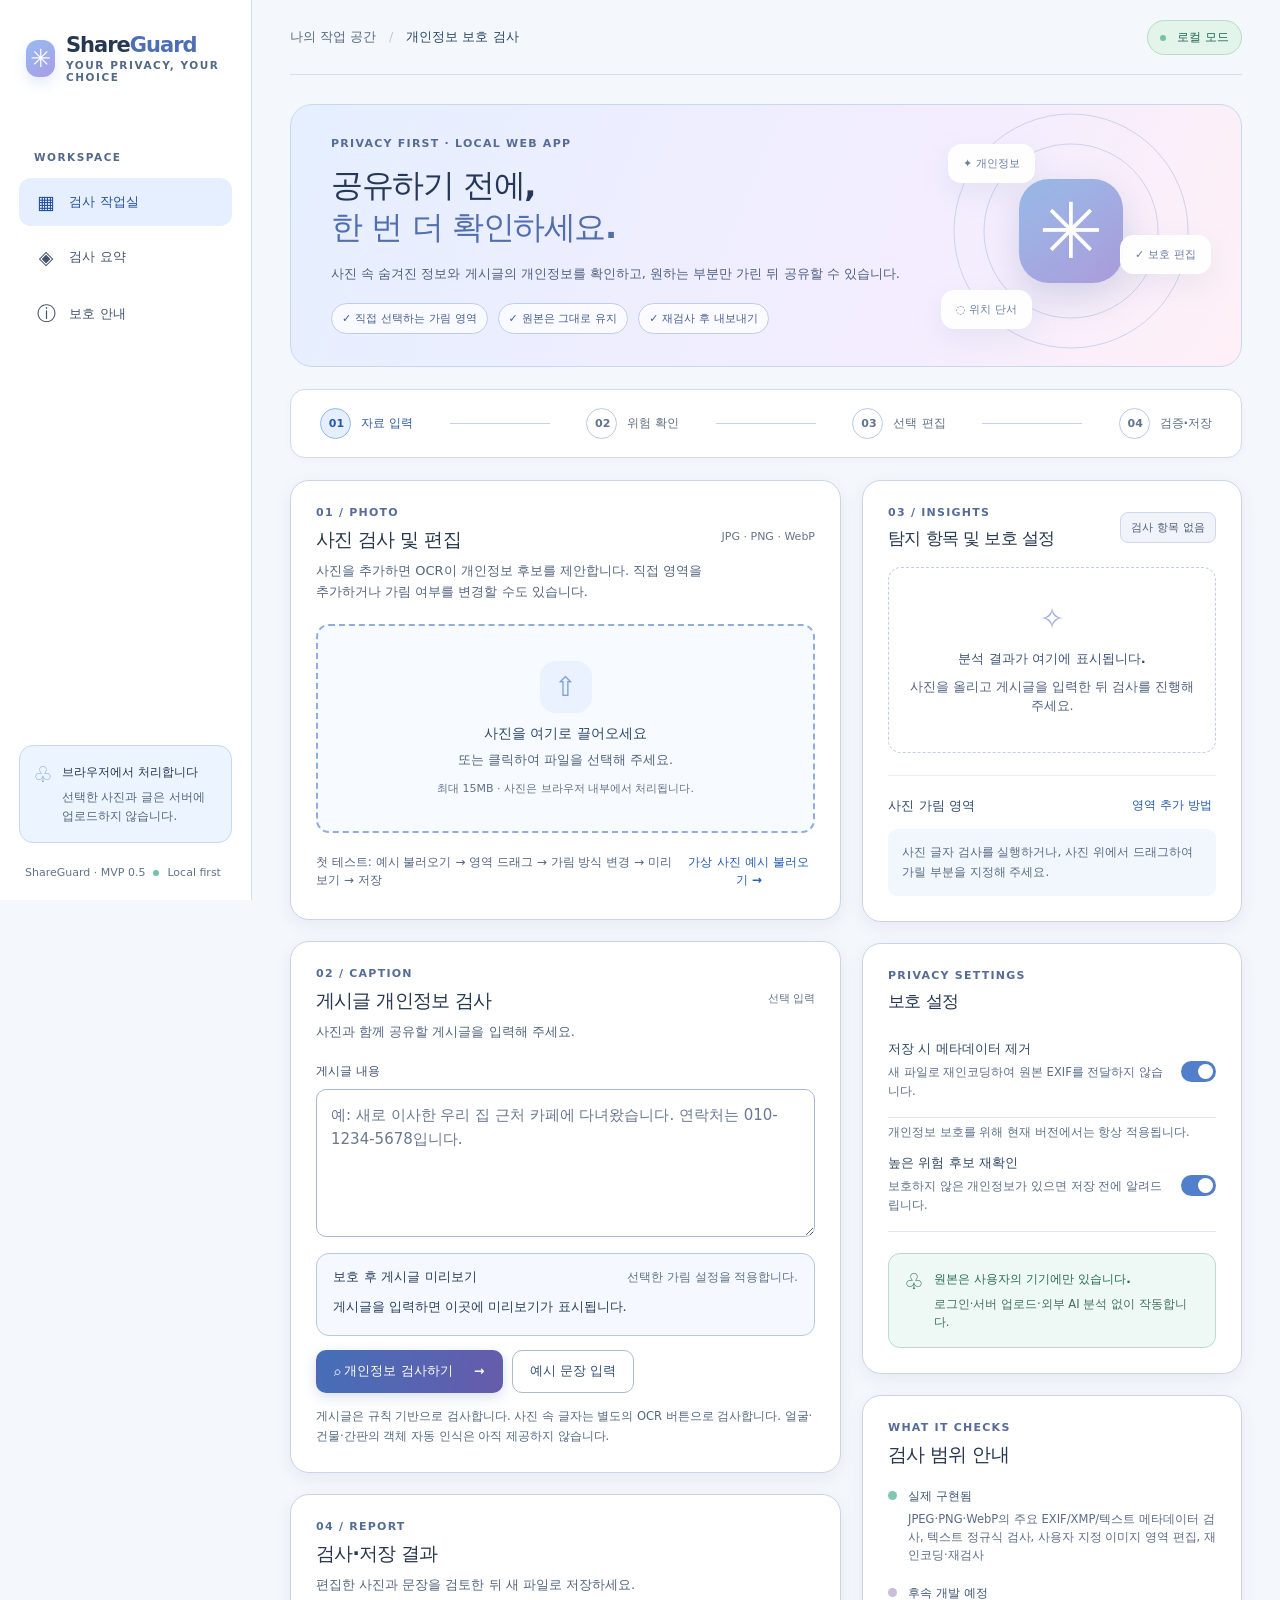
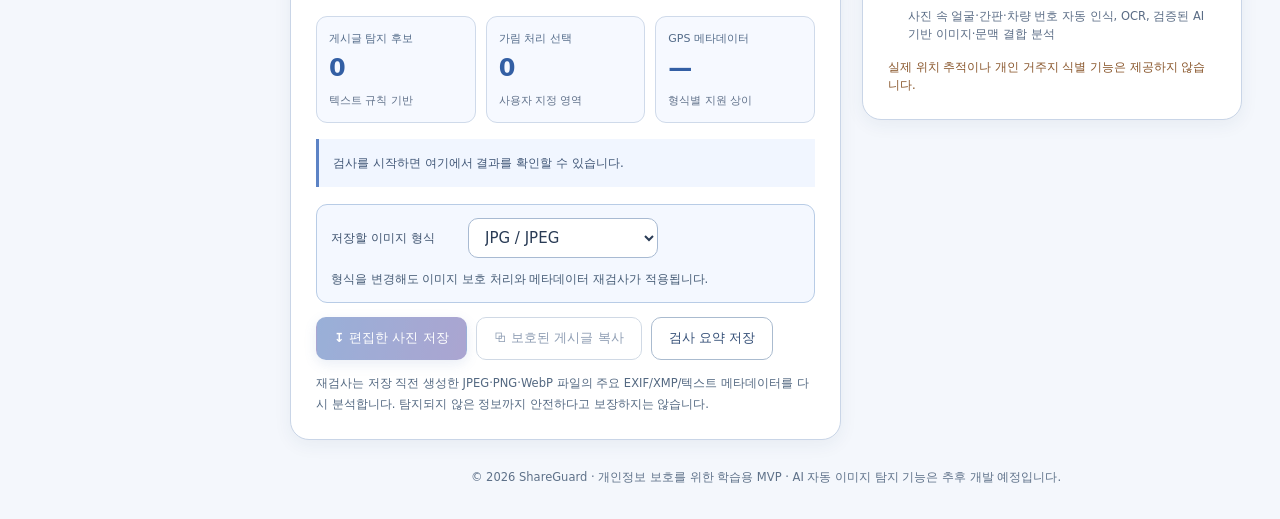
==== commit 7552eaf9: "feat: auto-run independent OCR and distinguish recognized text from privacy matches" ====
--- a/index.html
+++ b/index.html
@@ -165,6 +165,11 @@
 .ocr-disclaimer{color:#566880;font-size:11px;line-height:1.65;margin:10px 0 0}.region-item.ocr-region{border-color:#9ebee4;background:#f3f8ff}
 @media(max-width:700px){.ocr-top{flex-direction:column;align-items:stretch}.ocr-top .ocr-action{width:100%}}
 
+.ocr-summary{margin-top:8px;font-weight:700;font-size:13px;color:#203850;background:#edf5fc;border:1px solid #bacfe5;border-radius:9px;padding:10px 12px;line-height:1.6}
+.ocr-text-details{margin-top:9px;border:1px solid #c2d1e6;border-radius:9px;padding:9px 12px;background:#fff;color:#243956;font-size:13px}
+.ocr-text-details summary{cursor:pointer;font-weight:700}
+.ocr-text-details pre{white-space:pre-wrap;overflow-wrap:anywhere;max-height:200px;overflow:auto;line-height:1.65;font-size:12px}
+.photo-foot{flex-wrap:wrap;gap:7px}
 </style>
 </head>
 <body>
@@ -179,7 +184,7 @@
       </nav>
       <div class="side-bottom">
         <div class="private-box"><span class="private-icon">♧</span><div><strong>브라우저에서 처리합니다</strong><p>선택한 사진과 글은 서버에 업로드하지 않습니다.</p></div></div>
-        <div class="version">ShareGuard · MVP 0.4 <span class="dot"></span> Local first</div>
+        <div class="version">ShareGuard · MVP 0.5 <span class="dot"></span> Local first</div>
       </div>
     </aside>
     <main id="top" class="main">
@@ -196,9 +201,11 @@
             <div id="dropzone" class="dropzone" tabindex="0" role="button" aria-label="사진 업로드"><div class="upload-icon">⇧</div><h3>사진을 여기로 끌어오세요</h3><p>또는 클릭하여 파일을 선택해 주세요.</p><span>최대 15MB · 사진은 브라우저 내부에서 처리됩니다.</span><input id="fileInput" type="file" accept="image/jpeg,image/png,image/webp" hidden /></div>
             <div id="photoArea" class="photo-area hidden"><div class="photo-toolbar"><div class="file-info"><span class="file-mark">▧</span><span><strong id="fileName">photo.jpg</strong><small id="fileSize">—</small></span></div><div class="photo-actions"><button class="mini-btn" id="replacePhoto" type="button">사진 변경</button><button class="mini-btn danger-outline" id="clearPhoto" type="button">제거</button></div></div>
               <div class="ocr-panel" aria-label="사진 문자 자동 검사">
-                <div class="ocr-top"><div><strong>사진 속 개인정보 자동 찾기</strong><p>사진의 글자를 한국어·영어 OCR로 읽고 전화번호·이메일·주소 등의 가림 후보를 제안합니다.</p></div><button id="runPhotoOCR" class="primary-btn ocr-action" type="button">⌕ 사진 글자 검사</button></div>
-                <div id="ocrStatus" class="ocr-status" role="status" aria-live="polite">분석 전입니다. 사진 업로드 후 버튼을 눌러 주세요.</div>
-                <p class="ocr-disclaimer">OCR은 이 기기에서 실행됩니다. 첫 검사 시 인식 엔진과 언어 데이터가 인터넷에서 다운로드됩니다. 사진 자체는 OCR 서버에 업로드하지 않습니다. 작은 글씨나 흐린 이미지는 인식하지 못할 수 있습니다.</p>
+                <div class="ocr-top"><div><strong>사진 속 개인정보 자동 찾기</strong><p>사진을 올리면 한국어·영어 글자를 자동으로 읽고 개인정보 가림 후보를 제안합니다. GPS 정보 유무와 무관하게 실행됩니다.</p></div><button id="runPhotoOCR" class="primary-btn ocr-action" type="button">⌕ 사진 글자 검사</button></div>
+                <div id="ocrStatus" class="ocr-status" role="status" aria-live="polite">사진을 업로드하면 글자 인식 검사가 시작됩니다.</div>
+                <div id="ocrSummary" class="ocr-summary" aria-live="polite">문자 인식: 아직 실행 전 · 개인정보 후보: 미검사</div>
+                <details id="ocrTextDetails" class="ocr-text-details hidden"><summary>인식된 글자 직접 확인 (이 기기에서만 표시)</summary><pre id="ocrRawText"></pre></details>
+                <p class="ocr-disclaimer">OCR은 이 기기에서 실행됩니다. 첫 검사 시 인식 엔진과 언어 데이터만 다운로드하며 사진 파일 자체는 전송하지 않습니다. 흐릿하거나 작은 글씨는 놓칠 수 있습니다. 원본을 반드시 직접 확인해 주세요.</p>
               </div>
               <div class="editor-controls"><div class="mode-group" role="group" aria-label="편집 모드"><button id="drawMode" class="mode-btn selected" type="button">▧ 영역 지정</button><button id="cropMode" class="mode-btn" type="button">⌗ 자르기</button><button id="viewMode" class="mode-btn" type="button">◉ 미리보기</button></div><button id="resetEdits" class="mini-btn" type="button">↶ 편집 초기화</button></div>
               <div id="imageStage" class="image-stage" aria-label="사진 편집 영역"><img id="originalPhoto" alt="사용자가 업로드한 원본 사진" draggable="false" /><canvas id="previewCanvas" class="preview-canvas hidden" aria-label="보호 처리된 사진 미리보기"></canvas><div id="regionLayer" class="region-layer"></div><div id="drawingRect" class="drawing-rect hidden"></div></div>
@@ -378,16 +385,16 @@
 
 
 const $=s=>document.querySelector(s);
-const state={file:null,sourceUrl:null,img:null,meta:null,findings:[],regions:[],crop:null,selected:null,mode:'draw',scanAt:null,lastExport:null,seq:0,ocrStatus:'idle',ocrCount:0,ocrWords:0};
+const state={file:null,sourceUrl:null,img:null,meta:null,findings:[],regions:[],crop:null,selected:null,mode:'draw',scanAt:null,lastExport:null,seq:0,ocrStatus:'idle',ocrCount:0,ocrWords:0,ocrChars:0,ocrError:''};
 const MAX_SIZE=15*1024*1024;
-let toastTimer=null,dragStart=null,ocrRevision=0,ocrWorker=null,ocrBusy=false,ocrLibraryPromise=null;
+let toastTimer=null,dragStart=null,ocrRevision=0,ocrWorker=null,ocrBusy=false,ocrLibraryPromise=null,ocrRerunNeeded=false;
 function toast(msg,err=false){const el=$('#toast');el.textContent=msg;el.className='toast visible'+(err?' error':'');clearTimeout(toastTimer);toastTimer=setTimeout(()=>el.className='toast',3800);}
 function bytesText(n){return n>=1048576?(n/1048576).toFixed(1)+'MB':(n/1024).toFixed(1)+'KB';}
 function make(tag,cls,txt){const x=document.createElement(tag);if(cls)x.className=cls;if(txt!==undefined)x.textContent=String(txt);return x;}
-function resetPhoto(){ocrRevision++;state.ocrStatus='idle';state.ocrCount=0;state.ocrWords=0;updateOCRPanel();if(state.sourceUrl)URL.revokeObjectURL(state.sourceUrl);Object.assign(state,{file:null,sourceUrl:null,img:null,meta:null,regions:[],crop:null,selected:null,lastExport:null,mode:'draw'});$('#fileInput').value='';$('#dropzone').classList.remove('hidden');$('#photoArea').classList.add('hidden');$('#compareBlock').classList.add('hidden');$('#originalPhoto').removeAttribute('src');$('#previewCanvas').classList.add('hidden');$('#originalPhoto').classList.remove('hidden');setMode('draw');render();}
+function resetPhoto(){ocrRevision++;state.ocrStatus='idle';state.ocrCount=0;state.ocrWords=0;state.ocrChars=0;state.ocrError='';resetOCRDetails();updateOCRPanel();if(state.sourceUrl)URL.revokeObjectURL(state.sourceUrl);Object.assign(state,{file:null,sourceUrl:null,img:null,meta:null,regions:[],crop:null,selected:null,lastExport:null,mode:'draw'});$('#fileInput').value='';$('#dropzone').classList.remove('hidden');$('#photoArea').classList.add('hidden');$('#compareBlock').classList.add('hidden');$('#originalPhoto').removeAttribute('src');$('#previewCanvas').classList.add('hidden');$('#originalPhoto').classList.remove('hidden');setMode('draw');render();}
 async function loadFile(file){
   if(!file) return;
-  ocrRevision++;state.ocrStatus='idle';state.ocrCount=0;state.ocrWords=0;updateOCRPanel();
+  ocrRevision++;state.ocrStatus='idle';state.ocrCount=0;state.ocrWords=0;state.ocrChars=0;state.ocrError='';resetOCRDetails();updateOCRPanel();
   if(!['image/jpeg','image/png','image/webp'].includes(file.type)){toast('JPG, PNG, WebP 이미지만 사용할 수 있습니다.',true);return;}
   if(file.size>MAX_SIZE||file.size<10){toast('이미지는 15MB 이하의 정상 파일이어야 합니다.',true);return;}
   try{
@@ -398,7 +405,7 @@
     if(state.sourceUrl)URL.revokeObjectURL(state.sourceUrl);
     state.file=file;state.sourceUrl=url;state.img=img;state.meta=await scanMetadata(ab,file.type);$('#exportFormat').value=file.type;state.regions=[];state.crop=null;state.selected=null;state.lastExport=null;
     $('#fileName').textContent=file.name;$('#fileSize').textContent=`${bytesText(file.size)} · ${img.naturalWidth} × ${img.naturalHeight}`;
-    $('#originalPhoto').src=url;$('#dropzone').classList.add('hidden');$('#photoArea').classList.remove('hidden');setMode('draw');runScan();toast('사진을 불러왔습니다. 사진 글자 검사를 실행하거나 가릴 영역을 직접 지정해 주세요.');
+    $('#originalPhoto').src=url;$('#dropzone').classList.add('hidden');$('#photoArea').classList.remove('hidden');setMode('draw');runScan();toast('사진을 불러왔습니다. 글자 자동 검사를 시작합니다.');void runPhotoOCR();
   }catch(e){toast(e.message||'이미지를 읽을 수 없습니다.',true);}
 }
 function setMode(mode){state.mode=mode;for(const [name,id] of [['draw','drawMode'],['crop','cropMode'],['view','viewMode']])$('#'+id).classList.toggle('selected',name===mode);$('#originalPhoto').classList.toggle('hidden',mode==='view');$('#previewCanvas').classList.toggle('hidden',mode!=='view');$('#regionLayer').classList.toggle('hidden',mode==='view');$('#imageStage').classList.toggle('in-preview',mode==='view');$('#stageHint').textContent=mode==='draw'?'사진에서 가릴 영역을 드래그하여 지정해 주세요. 위치와 가림 방식은 오른쪽에서 선택할 수 있습니다.':mode==='crop'?'사진에서 남기고 싶은 영역을 드래그하여 지정해 주세요. 선택하지 않은 바깥쪽은 저장 시 잘립니다.':'선택한 보호 처리 결과를 보여드립니다. 아래에서 원본과 비교할 수 있습니다.';if(mode==='view'&&state.img)renderPreview();$('#compareBlock').classList.toggle('hidden',mode!=='view'||!state.img||!(state.regions.some(r=>r.mask)||state.crop));renderRegions();}
@@ -412,7 +419,7 @@
  $('#statGps').textContent=!meta?'—':meta.hasGps===true?'발견':meta.hasGps===false?'미발견':'확인불가';
  $('#exportImage').disabled=!state.img;$('#copyCaption').disabled=!$('#captionInput').value;
  $('#metadataBadge').textContent=!meta?'사진을 분석하지 않았습니다.':meta.hasGps===true?`${meta.format} 메타데이터에 위치정보 단서가 포함되어 있습니다.`:meta.status==='checked'?`${meta.format}에서 지원하는 주요 GPS 메타데이터를 발견하지 못했습니다.`:(meta.reason||'일부 메타데이터를 확인하지 못했습니다.');
- $('#regionCount').textContent=`가림 영역 ${state.regions.length}개${state.ocrStatus==='success'?` · OCR 후보 ${state.ocrCount}개`:''}`;
+ $('#regionCount').textContent=`가림 영역 ${state.regions.length}개 · OCR ${state.ocrStatus==='success'?'완료':state.ocrStatus==='error'?'실패':state.ocrStatus==='scanning'||state.ocrStatus==='loading'?'검사 중':'미검사/미탐'}`;
  const level=(state.regions.some(r=>r.risk==='높음'&&!r.mask)?'높음':riskLevel(state.findings,meta?.hasGps===true));
  updateOCRPanel();const badge=$('#riskBadge');badge.textContent=level;badge.className='risk-badge '+(level==='높음'?'risk-high':level==='주의'?'risk-mid':'');
  $('#reportNote').textContent=!state.scanAt?'검사를 시작하면 여기에서 결과를 확인할 수 있습니다.':`텍스트 후보 ${text}개, 사진 가림 영역 ${state.regions.length}개를 확인했습니다. ${meta?.hasGps===true?'위치정보 단서가 포함되어 있어 저장 파일을 재검사합니다.':'편집 전후 정보를 확인하고 저장해 주세요.'} OCR은 사진 속 글자만 인식합니다. 얼굴·건물 등 객체 자동 인식은 제공되지 않습니다.`;
@@ -420,7 +427,7 @@
 }
 function renderResults(){
  const exists=!!state.scanAt;$('#emptyInsights').classList.toggle('hidden',exists);$('#scanResults').classList.toggle('hidden',!exists);if(!exists)return;
- const meta=state.meta;$('#resultCount').textContent=String(state.findings.length+(meta?.hasGps?1:0)+(state.ocrStatus==='success'?state.ocrCount:0));
+ const meta=state.meta;$('#resultCount').textContent=String(state.findings.length+(meta?.hasGps?1:0)+state.ocrCount);
  const md=$('#metadataList');md.replaceChildren();
  if(meta){md.append(make('div','result-subtitle','사진 메타데이터'));
  const rows=[['이미지 형식',meta.format, ''],['검사 상태',meta.status==='checked'?'주요 항목 검사 완료':meta.status==='partial'?'일부 확인 불가':'분석 불가',meta.status==='checked'?'':'high']];
@@ -463,7 +470,7 @@
 async function allowRisk(){if(!$('#confirmRisk').checked||textWarnings().length===0)return true;const dlg=$('#riskDialog');$('#riskDialogText').textContent=`높은 위험의 개인정보 후보 ${textWarnings().length}개가 공유 자료에 남아 있습니다. ${[...new Set(textWarnings())].join(', ')}에 대한 공개 범위를 다시 확인해 주세요.`;if(typeof dlg.showModal!=='function')return confirm($('#riskDialogText').textContent);return new Promise(resolve=>{dlg.addEventListener('close',()=>resolve(dlg.returnValue==='continue'),{once:true});dlg.showModal();});}
 async function exportImage(){
  if(!state.img)return;
- if(state.ocrStatus!=='success' && !confirm('사진 속 글자 자동 검사를 완료하지 않았습니다. 이미지에 남아 있는 개인정보를 수동으로 확인하셨습니까? 검사 없이 저장하시겠습니까?'))return;
+ if(!['success','empty'].includes(state.ocrStatus) && !confirm('사진의 문자 자동 검사가 완료되지 않았거나 일부 결과를 확인하지 못했습니다. 개인정보를 직접 확인하셨습니까? 검사 없이 저장하시겠습니까?'))return;
  const consent=await allowRisk();if(!consent)return;
  const exportType=$('#exportFormat').value;
  const ext=({'image/jpeg':'jpg','image/png':'png','image/webp':'webp'})[exportType];
@@ -490,13 +497,34 @@
 /* ShareGuard v0.4: optional browser-local Korean/English OCR. Never transmit image pixels to a remote API.
    Tesseract.js v6 reports bounding boxes in blocks when explicitly enabled. */
 const OCR_CDN='https://cdn.jsdelivr.net/npm/tesseract.js@6.0.0/dist/tesseract.min.js';
+function resetOCRDetails(){
+ const el=$('#ocrTextDetails'),txt=$('#ocrRawText');
+ if(el){el.classList.add('hidden');el.open=false;}if(txt)txt.textContent='';
+}
 function updateOCRPanel(message){
- const status=$('#ocrStatus'),button=$('#runPhotoOCR');if(!status||!button)return;
- status.textContent=message??({idle:'사진 글자 검사를 실행하면 민감정보 가림 후보가 생성됩니다.',loading:'OCR 라이브러리와 한국어·영어 데이터를 불러오고 있습니다…',scanning:'사진의 글자를 인식하고 개인정보 후보를 검사하고 있습니다…',success:`OCR 검사 완료: 가림 후보 ${state.ocrCount}개가 표시되었습니다. 확인 후 ON/OFF를 선택해 주세요.`,error:'OCR을 완료하지 못했습니다. 네트워크를 확인하고 다시 시도해 주세요.'})[state.ocrStatus];
+ const status=$('#ocrStatus'),button=$('#runPhotoOCR'),summary=$('#ocrSummary');if(!status||!button)return;
+ const statusLabels={
+ idle:'사진을 업로드하면 GPS 정보와 관계없이 문자 검사를 자동으로 시작합니다.',
+ loading:'OCR 언어 데이터를 준비하고 있습니다. 첫 실행은 다운로드가 필요합니다…',
+ scanning:'사진 속 한글·영문을 분석하고 있습니다…',
+ success:`OCR 완료: 인식된 글자 ${state.ocrChars}자 · 개인정보 가림 후보 ${state.ocrCount}개.`,
+ empty:'OCR 검사를 마쳤지만 읽을 수 있는 글자를 찾지 못했습니다. 글씨 크기와 사진 선명도를 확인해 주세요.',
+ partial:'문자는 인식했지만 가림 위치를 계산하지 못했습니다. 글자 내용을 확인하고 수동으로 영역을 지정해 주세요.',
+ error:'OCR 실행에 실패했습니다. 아래의 오류 안내를 확인한 뒤 재검사해 주세요.'
+ };
+ status.textContent=message??statusLabels[state.ocrStatus]??statusLabels.idle;
  status.dataset.state=state.ocrStatus;
  button.disabled=!state.img||ocrBusy;
- button.textContent=ocrBusy?'검사 중…':'⌕ 사진 글자 검사';
-}
+ button.textContent=ocrBusy?'검사 중…':'⌕ 글자 다시 검사';
+ if(summary){
+   const checked=['success','partial','empty'].includes(state.ocrStatus);
+   summary.textContent=state.ocrStatus==='error'?`문자 인식 실패 · ${state.ocrError||'엔진 또는 네트워크 오류'}`:
+     checked?`인식된 글자: ${state.ocrChars}자 · 개인정보 후보: ${state.ocrCount}개 (GPS 검사와 별개)`:
+     state.ocrStatus==='loading'||state.ocrStatus==='scanning'?'문자 인식 진행 중 · 민감정보 후보 확인 전':
+     '문자 인식: 아직 실행 전 · 개인정보 후보: 미검사';
+ }
+}
+
 function loadOCRLibrary(){
  if(window.Tesseract?.createWorker)return Promise.resolve(window.Tesseract);
  if(ocrLibraryPromise)return ocrLibraryPromise;
@@ -519,20 +547,35 @@
  return out;
 }
 function matchOCRWords(words){
- // Join each OCR line into a searchable string and use source word boxes for precise partial masking.
- const text=words.map(w=>w.text.trim()).join(' ');
- const candidates=analyzeText(text);
+ // Word bounding boxes are preserved while common OCR spacing defects in phone numbers are normalized.
+ const pieces=words.map(w=>w.text.trim()),original=pieces.join(' ');
+ const candidates=analyzeText(original);
  let offset=0;
- const offsets=words.map(w=>{const start=offset;offset+=w.text.trim().length+1;return{start,end:offset-1,word:w};});
- const matches=[];
- for(const candidate of candidates){
-   let found=offsets.filter(o=>o.end>candidate.start&&o.start<candidate.end);
+ const spans=words.map((word,i)=>{const start=offset;offset+=pieces[i].length+1;return{start,end:offset-1,word};});
+ const addMatches=(hits,text,spanMap)=>{
+  for(const hit of hits){
+   const from=spanMap?spanMap[hit.start]:hit.start,to=spanMap?spanMap[hit.end-1]+1:hit.end;
+   const found=spans.filter(o=>o.end>from&&o.start<to);
    if(!found.length)continue;
    const box={x0:Math.min(...found.map(o=>o.word.bbox.x0)),y0:Math.min(...found.map(o=>o.word.bbox.y0)),x1:Math.max(...found.map(o=>o.word.bbox.x1)),y1:Math.max(...found.map(o=>o.word.bbox.y1))};
-   matches.push({candidate,box});
+   hitsOut.push({candidate:hit,box});
+  }
+ };
+ const hitsOut=[];addMatches(candidates,original,null);
+ // For OCR lines such as "010 - 1234 - 5678", collapse whitespace adjoining digits/dashes.
+ let norm='',map=[];
+ for(let i=0;i<original.length;i++){
+  const ch=original[i],p=norm[norm.length-1],next=original.slice(i+1).match(/\S/)?.[0];
+  if(/\s/.test(ch) && (/[\d-]/.test(p||'')&&/[\d-]/.test(next||'')))continue;
+  norm+=ch;map.push(i);
  }
- return matches;
-}
+ if(norm!==original){
+  const phoneOnly=analyzeText(norm).filter(f=>['phone','landline','rrn','email'].includes(f.kind));
+  addMatches(phoneOnly,norm,map);
+ }
+ return hitsOut;
+}
+
 function ocrMatchesToRegions(blocks,width,height){
  const regions=[],dedup=new Set();
  for(const words of flattenOCRLines(blocks)){
@@ -542,7 +585,7 @@
    const x0=Math.max(0,box.x0-pad),y0=Math.max(0,box.y0-pad),x1=Math.min(width,box.x1+pad),y1=Math.min(height,box.y1+pad);
    const x=x0/width,y=y0/height,w=(x1-x0)/width,h=(y1-y0)/height;
    if(w<0.003||h<0.003)continue;
-   const key=`${f.kind}:${Math.round(x*100)}:${Math.round(y*100)}`;if(dedup.has(key))continue;dedup.add(key);
+   const key=`${f.kind}:${Math.round(x*1000)}:${Math.round(y*1000)}:${Math.round(w*1000)}`;if(dedup.has(key))continue;dedup.add(key);
    regions.push({id:'region-'+(nextRegionId++),label:f.label+' (OCR)',x,y,w,h,mask:f.severity==='높음',risk:f.severity,style:'solid',sticker:'💗',color:'#9fbde6',source:'ocr',ocrText:f.text.slice(0,90)});
   }
  }
@@ -550,32 +593,44 @@
 }
 async function runPhotoOCR(){
  if(!state.img){toast('먼저 사진을 업로드해 주세요.',true);return;}
- if(ocrBusy){toast('이미 사진의 글자를 검사하고 있습니다.');return;}
+ if(ocrBusy){ocrRerunNeeded=true;return;}
  const currentImage=state.img,currentFile=state.file,rev=ocrRevision;
- ocrBusy=true;state.ocrStatus='loading';updateOCRPanel();
+ ocrBusy=true;state.ocrStatus='loading';state.ocrError='';state.ocrCount=0;state.ocrWords=0;state.ocrChars=0;resetOCRDetails();updateOCRPanel();renderStats();
  try{
    const lib=await loadOCRLibrary();
    if(!ocrWorker)ocrWorker=await lib.createWorker(['kor','eng'],1,{logger:()=>{}});
    if(rev!==ocrRevision||currentImage!==state.img)return;
    state.ocrStatus='scanning';updateOCRPanel();
-   const max=2200,scale=Math.min(1,max/Math.max(currentImage.naturalWidth,currentImage.naturalHeight));
-   const canvas=document.createElement('canvas');canvas.width=Math.max(1,Math.round(currentImage.naturalWidth*scale));canvas.height=Math.max(1,Math.round(currentImage.naturalHeight*scale));canvas.getContext('2d',{willReadFrequently:true}).drawImage(currentImage,0,0,canvas.width,canvas.height);
+   const width=currentImage.naturalWidth,height=currentImage.naturalHeight;
+   const scale=Math.min(2,3400/Math.max(width,height),Math.sqrt(6800000/(width*height)));
+   const canvas=document.createElement('canvas');canvas.width=Math.max(1,Math.round(width*scale));canvas.height=Math.max(1,Math.round(height*scale));
+   const ctx=canvas.getContext('2d',{willReadFrequently:true});ctx.imageSmoothingEnabled=true;ctx.imageSmoothingQuality='high';ctx.drawImage(currentImage,0,0,canvas.width,canvas.height);
    const result=await ocrWorker.recognize(canvas,{}, {blocks:true});
    if(rev!==ocrRevision||currentFile!==state.file)return;
-   const lines=flattenOCRLines(result.data.blocks);
-   const matches=ocrMatchesToRegions(result.data.blocks,canvas.width,canvas.height);
+   const text=(result.data?.text||'').trim();
+   const lines=flattenOCRLines(result.data?.blocks);
+   const matches=ocrMatchesToRegions(result.data?.blocks,canvas.width,canvas.height);
    state.regions=state.regions.filter(r=>r.source!=='ocr').concat(matches);
    state.selected=matches[0]?.id??state.regions.at(-1)?.id??null;
-   state.ocrCount=matches.length;state.ocrWords=lines.reduce((n,l)=>n+l.length,0);
-   state.ocrStatus='success';state.lastExport=null;
+   state.ocrCount=matches.length;state.ocrWords=lines.reduce((n,l)=>n+l.length,0);state.ocrChars=text.length;
+   state.ocrStatus=text&&!lines.length?'partial':!text?'empty':'success';state.lastExport=null;
+   if(text){$('#ocrRawText').textContent=text.slice(0,4000);$('#ocrTextDetails').classList.remove('hidden');}
    setMode('draw');render();
-   toast(matches.length?`OCR 검사로 개인정보 후보 ${matches.length}개를 찾았습니다. 각 항목의 가림 설정을 확인해 주세요.`:'OCR에서 가림 후보를 발견하지 못했습니다. 사진의 정보가 안전하다는 뜻은 아닙니다.');
+   toast(matches.length?`사진 속 개인정보 후보 ${matches.length}개를 찾았습니다. 가림 여부를 선택해 주세요.`:
+     !text?'사진의 글자를 읽지 못했습니다. 수동 확인이 필요합니다.':'사진 속 글자는 인식했으나 개인정보 패턴은 발견하지 못했습니다. 수동 확인해 주세요.');
  }catch(err){
    if(rev!==ocrRevision)return;
-   state.ocrStatus='error';updateOCRPanel('OCR을 완료하지 못했습니다. 인터넷 연결을 확인하고 다시 시도해 주세요. 기존 수동 편집은 계속 사용할 수 있습니다.');toast('OCR 검사에 실패했습니다. 수동 영역 지정을 이용할 수 있습니다.',true);
-   if(ocrWorker){try{await ocrWorker.terminate();}catch{ }ocrWorker=null;}
- }finally{ocrBusy=false;updateOCRPanel();}
-}
+   const raw=String(err?.message||err||'알 수 없는 오류');
+   state.ocrError=/network|fetch|load|download|failed to fetch|internet|cdn/i.test(raw)?'OCR 엔진 또는 언어 파일 다운로드 실패':
+     /memory|wasm|worker/i.test(raw)?'브라우저 OCR 엔진 처리 오류':'사진 글자 분석 오류';
+   state.ocrStatus='error';updateOCRPanel();toast('OCR 검사를 완료하지 못했습니다. 수동 가림 기능은 이용할 수 있습니다.',true);
+   if(ocrWorker){try{await ocrWorker.terminate();}catch{}ocrWorker=null;}
+ }finally{
+   ocrBusy=false;updateOCRPanel();renderStats();
+   if(ocrRerunNeeded){ocrRerunNeeded=false;if(state.img)queueMicrotask(()=>runPhotoOCR());}
+ }
+}
+
 window.__shareguardOCRTest={flattenOCRLines,matchOCRWords,ocrMatchesToRegions};
 
 $('#runPhotoOCR').addEventListener('click',runPhotoOCR);
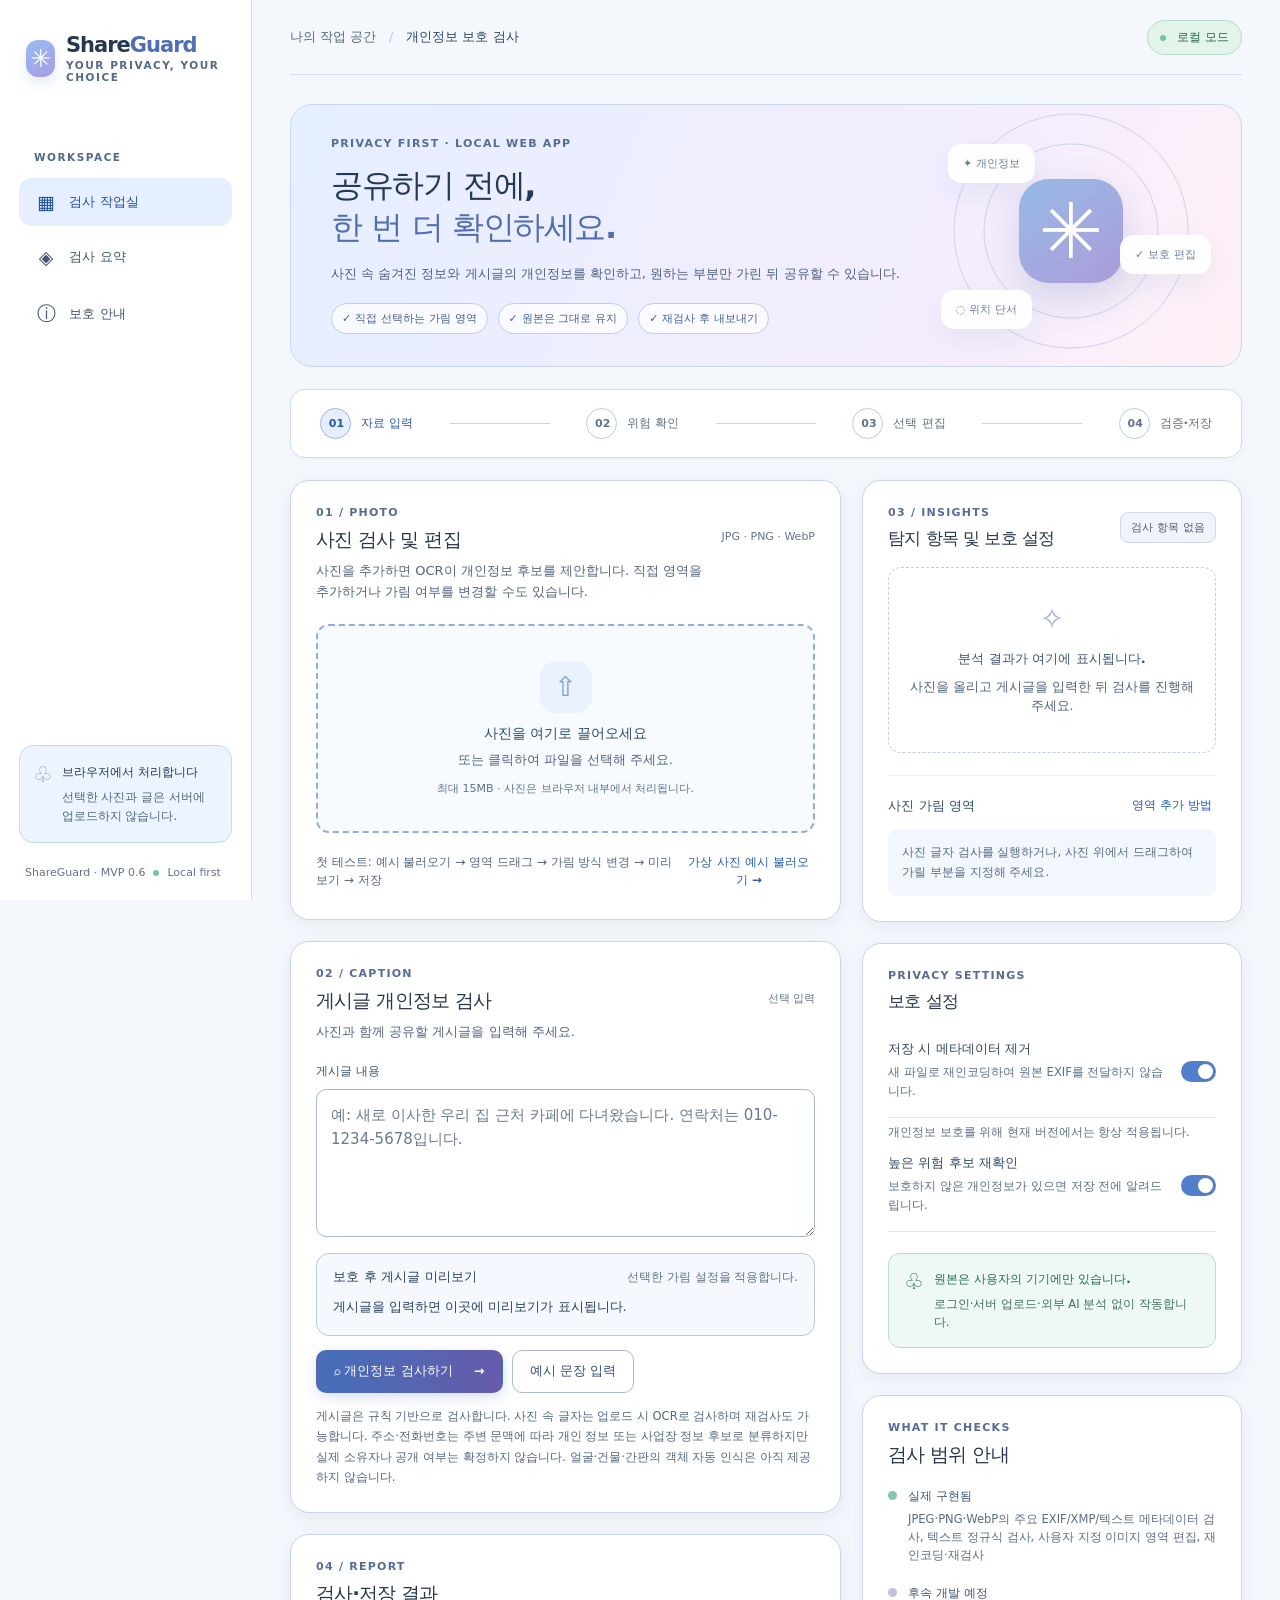
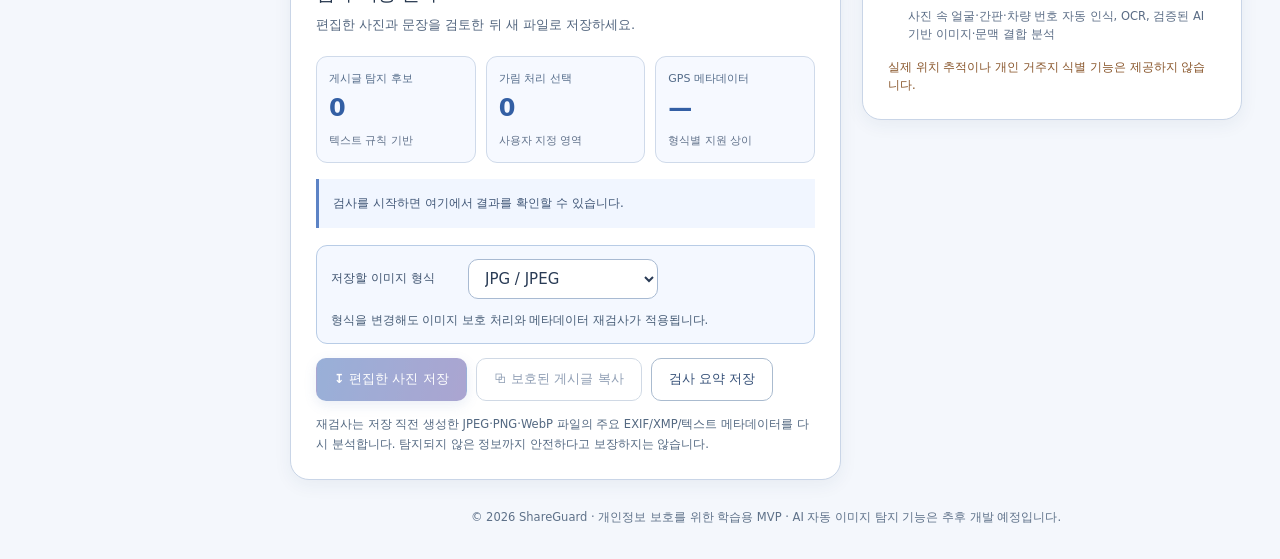
==== commit 3a6c6ff7: "feat: improve OCR address and phone detection with contextual privacy evidence" ====
--- a/index.html
+++ b/index.html
@@ -13,6 +13,17 @@
 
 .masked-preview{border:1px solid #dce4f3;background:#f8faff;border-radius:13px;padding:14px 16px;margin-top:12px;margin-bottom:12px}.masked-preview-head{display:flex;justify-content:space-between;gap:10px;align-items:center;font-size:12px;color:#2e3d58}.masked-preview-head span{font-size:11px;color:#8895aa}.masked-preview pre{white-space:pre-wrap;overflow-wrap:anywhere;font-family:inherit;line-height:1.65;color:#354560;font-size:13px;margin:10px 0 0;min-height:25px}@media(max-width:600px){.masked-preview-head{align-items:start;flex-direction:column;gap:4px}}
 
+
+/* v0.6 - contextual OCR risk evidence, readable candidate cards */
+.region-info{min-width:0;flex:1;display:flex;flex-direction:column;gap:5px}
+.region-item{align-items:flex-start;border-color:#cad7eb;padding:13px;gap:11px}
+.region-select{width:100%;font-size:13px;font-weight:780;line-height:1.45}
+.region-mode-label{color:#466183;font-size:11px;white-space:nowrap;padding-top:3px}
+.region-item input[type=checkbox]{width:18px;height:18px;flex-shrink:0;margin:4px 0 0;accent-color:#567cce}
+.region-explanation{font-size:11px;color:#355e92;font-weight:750;line-height:1.5}
+.region-reason,.region-tip{font-size:11px;color:#354966;line-height:1.55;margin:0}
+.region-tip{color:#566d8c}
+@media(max-width:700px){.region-item{flex-wrap:wrap}.region-mode-label{order:3;flex-basis:100%;padding-left:0}.region-info{flex-basis:calc(100% - 35px)}}
 </style>
   <style>
 /* ShareGuard readability pass v0.3: stronger type and clear component boundaries.
@@ -184,7 +195,7 @@
       </nav>
       <div class="side-bottom">
         <div class="private-box"><span class="private-icon">♧</span><div><strong>브라우저에서 처리합니다</strong><p>선택한 사진과 글은 서버에 업로드하지 않습니다.</p></div></div>
-        <div class="version">ShareGuard · MVP 0.5 <span class="dot"></span> Local first</div>
+        <div class="version">ShareGuard · MVP 0.6 <span class="dot"></span> Local first</div>
       </div>
     </aside>
     <main id="top" class="main">
@@ -215,7 +226,7 @@
             </div>
             <div class="sample-row"><span>첫 테스트: 예시 불러오기 → 영역 드래그 → 가림 방식 변경 → 미리보기 → 저장</span><button class="link-btn" id="loadDemo" type="button">가상 사진 예시 불러오기 →</button></div>
           </section>
-          <section class="panel text-panel"><div class="panel-head"><div><div class="section-kicker">02 / CAPTION</div><h2>게시글 개인정보 검사</h2><p>사진과 함께 공유할 게시글을 입력해 주세요.</p></div><span class="optional">선택 입력</span></div><label for="captionInput" class="field-label">게시글 내용</label><textarea id="captionInput" placeholder="예: 새로 이사한 우리 집 근처 카페에 다녀왔습니다. 연락처는 010-1234-5678입니다." rows="5" spellcheck="false"></textarea><div class="masked-preview"><div class="masked-preview-head"><strong>보호 후 게시글 미리보기</strong><span>선택한 가림 설정을 적용합니다.</span></div><pre id="captionPreview" aria-live="polite">게시글을 입력하면 이곳에 미리보기가 표시됩니다.</pre></div><div class="editor-row"><button id="runScan" class="primary-btn" type="button">⌕ 개인정보 검사하기 <span>→</span></button><button id="loadTextDemo" class="secondary-btn" type="button">예시 문장 입력</button></div><p class="privacy-help">게시글은 규칙 기반으로 검사합니다. 사진 속 글자는 별도의 OCR 버튼으로 검사합니다. 얼굴·건물·간판의 객체 자동 인식은 아직 제공하지 않습니다.</p></section>
+          <section class="panel text-panel"><div class="panel-head"><div><div class="section-kicker">02 / CAPTION</div><h2>게시글 개인정보 검사</h2><p>사진과 함께 공유할 게시글을 입력해 주세요.</p></div><span class="optional">선택 입력</span></div><label for="captionInput" class="field-label">게시글 내용</label><textarea id="captionInput" placeholder="예: 새로 이사한 우리 집 근처 카페에 다녀왔습니다. 연락처는 010-1234-5678입니다." rows="5" spellcheck="false"></textarea><div class="masked-preview"><div class="masked-preview-head"><strong>보호 후 게시글 미리보기</strong><span>선택한 가림 설정을 적용합니다.</span></div><pre id="captionPreview" aria-live="polite">게시글을 입력하면 이곳에 미리보기가 표시됩니다.</pre></div><div class="editor-row"><button id="runScan" class="primary-btn" type="button">⌕ 개인정보 검사하기 <span>→</span></button><button id="loadTextDemo" class="secondary-btn" type="button">예시 문장 입력</button></div><p class="privacy-help">게시글은 규칙 기반으로 검사합니다. 사진 속 글자는 업로드 시 OCR로 검사하며 재검사도 가능합니다. 주소·전화번호는 주변 문맥에 따라 개인 정보 또는 사업장 정보 후보로 분류하지만 실제 소유자나 공개 여부는 확정하지 않습니다. 얼굴·건물·간판의 객체 자동 인식은 아직 제공하지 않습니다.</p></section>
           <section id="reports" class="panel report-panel"><div class="panel-head"><div><div class="section-kicker">04 / REPORT</div><h2>검사·저장 결과</h2><p>편집한 사진과 문장을 검토한 뒤 새 파일로 저장하세요.</p></div></div><div class="report-cards"><div class="report-stat"><span>게시글 탐지 후보</span><strong id="statText">0</strong><small>텍스트 규칙 기반</small></div><div class="report-stat"><span>가림 처리 선택</span><strong id="statRegions">0</strong><small>사용자 지정 영역</small></div><div class="report-stat"><span>GPS 메타데이터</span><strong id="statGps">—</strong><small>형식별 지원 상이</small></div></div><div class="report-note" id="reportNote">검사를 시작하면 여기에서 결과를 확인할 수 있습니다.</div><div class="export-choice"><label class="field-label" for="exportFormat">저장할 이미지 형식</label><select id="exportFormat" class="text-input"><option value="image/jpeg">JPG / JPEG</option><option value="image/png">PNG</option><option value="image/webp">WebP</option></select><span class="format-help">형식을 변경해도 이미지 보호 처리와 메타데이터 재검사가 적용됩니다.</span></div><div class="download-actions"><button class="primary-btn" id="exportImage" type="button" disabled>↧ 편집한 사진 저장</button><button class="secondary-btn" id="copyCaption" type="button" disabled>⧉ 보호된 게시글 복사</button><button class="secondary-btn" id="exportReport" type="button">검사 요약 저장</button></div><p class="privacy-help">재검사는 저장 직전 생성한 JPEG·PNG·WebP 파일의 주요 EXIF/XMP/텍스트 메타데이터를 다시 분석합니다. 탐지되지 않은 정보까지 안전하다고 보장하지는 않습니다.</p></section>
         </div>
         <div class="right-column">
@@ -233,8 +244,8 @@
 /** Offline rule-based candidate detection. Not a ML/AI classification result. */
 const PATTERNS = [
   {kind:'email', label:'이메일 주소', severity:'주의', regex:/\b[A-Z0-9._%+-]+@[A-Z0-9.-]+\.[A-Z]{2,}\b/gi, reason:'이메일 주소를 통해 연락처나 계정을 식별할 수 있습니다.', recommend:'공개할 필요가 없다면 이메일 주소를 가려 주세요.'},
-  {kind:'phone', label:'휴대전화 번호', severity:'높음', regex:/(?<!\d)01[016789][- .]?\d{3,4}[- .]?\d{4}(?!\d)/g, reason:'전화번호가 공개되면 원하지 않는 연락을 받을 수 있습니다.', recommend:'전화번호를 마스킹하는 것을 권장합니다.'},
-  {kind:'landline', label:'일반전화 번호', severity:'주의', regex:/(?<!\d)(?:02|0[3-6][1-5]|070)[- .]?\d{3,4}[- .]?\d{4}(?!\d)/g, reason:'전화번호가 공개될 수 있습니다.', recommend:'공유 목적에 맞게 공개 여부를 검토해 주세요.'},
+  {kind:'phone', label:'휴대전화 번호', severity:'높음', regex:/(?<!\d)01[016789][\s.()\-]{0,3}\d{3,4}[\s.()\-]{0,3}\d{4}(?!\d)/g, reason:'전화번호가 공개되면 원하지 않는 연락을 받을 수 있습니다.', recommend:'전화번호를 마스킹하는 것을 권장합니다.'},
+  {kind:'landline', label:'일반전화 번호', severity:'주의', regex:/(?<!\d)(?:02|0[3-6][1-5]|070|080|050\d)[\s.()\-]{0,3}\d{3,4}[\s.()\-]{0,3}\d{4}(?!\d)/g, reason:'전화번호가 공개될 수 있습니다.', recommend:'공유 목적에 맞게 공개 여부를 검토해 주세요.'},
   {kind:'rrn', label:'주민등록번호 형태', severity:'높음', regex:/(?<!\d)\d{6}[- ]?[1-8]\d{6}(?!\d)/g, reason:'개인 식별 번호 형태의 정보가 포함되어 있습니다.', recommend:'번호 전체를 공개하지 않는 것을 권장합니다.'},
   {kind:'apikey', label:'인증정보 형태', severity:'높음', regex:/(?:api[_ -]?key|password|passwd|secret|token)\s*[:=]\s*["']?[A-Za-z0-9_\-!.]{8,}["']?/gi, reason:'인증키 또는 비밀번호 형태의 문자열이 포함되어 있습니다.', recommend:'노출된 실제 인증정보라면 삭제하고 교체를 검토해 주세요.'},
   {kind:'urlsecret', label:'URL 내 인증 토큰 형태', severity:'높음', regex:/[?&](?:token|api_key|apikey|access_token)=[A-Za-z0-9%._-]{8,}/gi, reason:'링크에 인증 토큰 형태의 정보가 포함되어 있습니다.', recommend:'공개 링크에서 인증정보를 제거해 주세요.'}
@@ -244,13 +255,48 @@
   {kind:'routine',label:'반복되는 생활 패턴',severity:'주의',regex:/(?:매일|매주|퇴근\s?후|등교\s?길|밤\s?\d{1,2}시|혼자\s?오는|항상\s?가는)/g,reason:'반복적인 시간 또는 이동 패턴이 추정될 수 있습니다.',recommend:'필요하지 않다면 구체적인 시간·방문 빈도를 줄여 주세요.'},
   {kind:'location',label:'장소 관련 표현',severity:'주의',regex:/(?:[가-힣]{2,}(?:역|학교|아파트|빌딩|카페)|(?:서울|부산|대구|인천|대전|광주|울산|세종)(?:시)?\s?[가-힣0-9-]{1,}(?:구|동|로|길))/g,reason:'특정 장소가 드러날 수 있습니다. 장소를 공개하는 목적이라면 유지해도 됩니다.',recommend:'거주지나 반복 동선과 연결되는지만 확인해 주세요.'}
 ];
-function analyzeText(text){
+/* Heuristic Korean address & communication data detection; findings are candidates, never confirmed identities. */
+const ADDRESS_RULES = [
+  {kind:'address',label:'도로명 주소 형태',severity:'주의',regex:/(?:서울(?:특별시|시)?|부산(?:광역시|시)?|대구(?:광역시|시)?|인천(?:광역시|시)?|광주(?:광역시|시)?|대전(?:광역시|시)?|울산(?:광역시|시)?|세종(?:특별자치시|시)?|경기(?:도)?|강원(?:특별자치도|도)?|충청(?:북도|남도)|충북|충남|전라(?:북도|남도)|전북(?:특별자치도)?|전남|경상(?:북도|남도)|경북|경남|제주(?:특별자치도|도)?)(?:\s+[가-힣0-9·-]{1,16}(?:시|군|구)){0,3}\s+[가-힣0-9·-]{1,40}(?:대로|로|길)\s*\d{1,5}(?:\s*[-~]\s*\d{1,5})?/g,reason:'상세한 도로명 주소로 추정되는 정보가 포함되어 있습니다.',recommend:'개인 주소라면 가리기를 권장하며 사업장 주소라면 공유 목적을 확인해 주세요.'},
+  {kind:'address',label:'지번 주소 형태',severity:'주의',regex:/(?:서울(?:특별시|시)?|부산(?:광역시|시)?|대구(?:광역시|시)?|인천(?:광역시|시)?|광주(?:광역시|시)?|대전(?:광역시|시)?|울산(?:광역시|시)?|세종(?:특별자치시|시)?|경기(?:도)?|강원(?:특별자치도|도)?|충청(?:북도|남도)|충북|충남|전라(?:북도|남도)|전북(?:특별자치도)?|전남|경상(?:북도|남도)|경북|경남|제주(?:특별자치도|도)?)(?:\s+[가-힣0-9·-]{1,16}(?:시|군|구)){0,3}\s+[가-힣0-9·-]{1,20}(?:읍|면|동|리)\s*\d{1,5}(?:-\d{1,5})?/g,reason:'지번 주소로 추정되는 정보가 포함되어 있습니다.',recommend:'개인 주소라면 공개 범위를 검토해 주세요.'}
+];
+const PERSONAL_ADDRESS_CUES=/(?:우리\s?집|내\s?집|제\s?집|자취방?|거주지?|배송지|집\s?주소|이사(?:했|완료|왔)|방\s?호수|\d{1,4}동\s*\d{1,4}호|공동현관|본인\s?주소)/i;
+const BUSINESS_ADDRESS_CUES=/(?:오시는\s?길|사업자\s?등록|상호명|대표\s?전화|매장\s?안내|매장\s?위치|고객\s?센터|영업\s?시간|지점\s?안내|캠퍼스|학원|법인|사업장|주식회사|지사\s?안내|사업자\s?정보)/i;
+function classifyFinding(f, context=''){
+ if(!['address','landline','location','phone'].includes(f.kind))return f;
+ // Inspect a bounded OCR neighborhood rather than labeling an entire image by one distant cue.
+ const nearby=String(context||'').slice(0,350);
+ const local=f.text+' '+nearby;
+ const personal=PERSONAL_ADDRESS_CUES.test(local);
+ const business=BUSINESS_ADDRESS_CUES.test(local);
+ const result={...f,contextType:personal?'개인 거주지 연관 의심':business?'사업장 정보 추정':'용도 미확인'};
+ if(f.kind==='address'){
+  result.severity=personal?'높음':'주의';
+  result.mask=personal||!business;
+  result.reason=personal?'주소 형태의 정보가 거주지·배송지 관련 표현과 함께 발견되었습니다. 개인 주소로 연결될 수 있습니다.':business?'주소 형태의 정보 주변에 사업장·매장 안내 표현이 발견되었습니다. 공개 사업장 주소일 가능성이 있지만 실제 공개 여부는 확인되지 않았습니다.':'상세 주소 형태가 발견되었으나 개인 주소인지 사업장 주소인지 확인되지 않았습니다.';
+  result.recommend=business?'공개하려는 사업장 정보가 맞는지 확인하고 가림 여부를 선택해 주세요.':'개인 주소라면 불투명 가림을 권장합니다. 공개 목적과 가림 여부를 확인해 주세요.';
+ }else if(f.kind==='landline'){
+  result.severity=personal?'높음':'주의';
+  result.mask=personal||!business;
+  result.reason=personal?'일반전화 번호가 거주 관련 표현과 함께 발견되었습니다. 개인 연락처일 가능성이 있습니다.':business?'사업장 안내로 추정되는 문맥의 전화번호입니다. 공개용 연락처인지 확인이 필요합니다.':'일반전화 번호가 발견되었습니다. 개인 연락처인지 사업장 번호인지 확인되지 않았습니다.';
+  result.recommend=business?'공개된 사업장 전화번호가 맞는지 확인한 후 가림 여부를 선택해 주세요.':'개인 전화번호라면 가리기를 권장합니다.';
+ }else if(f.kind==='phone'){
+  result.severity='높음';result.mask=true;
+  if(business){result.reason='휴대전화 번호가 사업장 관련 화면에서 발견되었습니다. 실제로 공개 가능한 연락처인지 확인되지 않았습니다.';result.recommend='휴대전화 번호는 기본적으로 가리며, 공개용 연락처임을 확인한 경우에만 가림을 해제해 주세요.';}
+ }else if(f.kind==='location' && business && !personal){
+  result.mask=false;result.reason='장소명으로 추정되는 정보와 사업장 관련 표현이 함께 발견되었습니다. 사용자의 거주지 노출을 뜻하지는 않습니다.';
+ }
+ return result;
+}
+function analyzeText(text,context=''){
   const found=[];
-  for(const def of [...PATTERNS,...CONTEXT]) {
+  for(const def of [...PATTERNS,...ADDRESS_RULES,...CONTEXT]) {
     for(const m of text.matchAll(def.regex)) {
-      found.push({id:`${def.kind}:${m.index}:${m[0]}`,kind:def.kind,label:def.label,severity:def.severity,start:m.index,end:m.index+m[0].length,text:m[0],reason:def.reason,recommend:def.recommend,mask:def.kind!=='residence'&&def.kind!=='routine'&&def.kind!=='location'});
+      const f={id:`${def.kind}:${m.index}:${m[0]}`,kind:def.kind,label:def.label,severity:def.severity,start:m.index,end:m.index+m[0].length,text:m[0],reason:def.reason,recommend:def.recommend,mask:!['residence','routine','location'].includes(def.kind)};
+      found.push(classifyFinding(f,context || text.slice(Math.max(0,m.index-130),Math.min(text.length,m.index+m[0].length+130))));
     }
   }
+  // Prefer the most specific pattern, such as a full street address over its embedded locality name.
   found.sort((a,b)=>a.start-b.start || (b.end-b.start)-(a.end-a.start));
   const dedup=[];let furthest=-1;
   for(const f of found){if(f.start>=furthest){dedup.push(f);furthest=f.end;}}
@@ -446,7 +492,7 @@
  const context=combinedContext(state.findings,!!state.img);$('#crossContext').classList.toggle('hidden',!context);
  if(context)$('#crossContext').textContent=`게시글 · 사진 결합 안내 (${context.level}) — ${context.message}`;
 }
-function renderRegions(){const list=$('#regionList');list.replaceChildren();$('#regionEmpty').classList.toggle('hidden',state.regions.length>0);$('#regionSettings').classList.toggle('hidden',!state.regions.some(r=>r.id===state.selected));for(const r of state.regions){const row=make('div','region-item '+(r.id===state.selected?'current':'')+(r.source==='ocr'?' ocr-region':''));const btn=make('button','region-select',r.label);btn.type='button';if(r.source==='ocr'&&r.ocrText)btn.title=`인식된 내용: ${r.ocrText}`;btn.addEventListener('click',()=>{state.selected=r.id;renderRegions();});const meta=make('span','region-mode-label',(r.source==='ocr'?'OCR · ':'')+({solid:'불투명 가림',sticker:'스티커',pixel:'모자이크',blur:'블러'})[r.style]);const toggle=make('input','',undefined);toggle.type='checkbox';toggle.checked=r.mask;toggle.title=`${r.label} 가림 ${r.mask?'해제':'적용'}`;toggle.setAttribute('aria-label',toggle.title);toggle.addEventListener('change',()=>{r.mask=toggle.checked;state.lastExport=null;renderRegions();renderStats();if(state.mode==='view')renderPreview();});row.append(btn,meta,toggle);list.append(row);}
+function renderRegions(){const list=$('#regionList');list.replaceChildren();$('#regionEmpty').classList.toggle('hidden',state.regions.length>0);$('#regionSettings').classList.toggle('hidden',!state.regions.some(r=>r.id===state.selected));for(const r of state.regions){const row=make('div','region-item '+(r.id===state.selected?'current':'')+(r.source==='ocr'?' ocr-region':''));const info=make('div','region-info');const btn=make('button','region-select',r.label);btn.type='button';if(r.source==='ocr'&&r.ocrText)btn.title=`인식된 내용: ${r.ocrText}`;btn.addEventListener('click',()=>{state.selected=r.id;renderRegions();});info.append(btn);if(r.source==='ocr'){info.append(make('div','region-explanation',`위험도 ${r.risk} · ${r.contextType||'문맥 확인 필요'}`));if(r.reason)info.append(make('p','region-reason',r.reason));if(r.recommend)info.append(make('p','region-tip',`권장 조치: ${r.recommend}`));}const meta=make('span','region-mode-label',(r.source==='ocr'?'OCR · ':'')+({solid:'불투명 가림',sticker:'스티커',pixel:'모자이크',blur:'블러'})[r.style]);const toggle=make('input','',undefined);toggle.type='checkbox';toggle.checked=r.mask;toggle.title=`${r.label} 가림 ${r.mask?'해제':'적용'}`;toggle.setAttribute('aria-label',toggle.title);toggle.addEventListener('change',()=>{r.mask=toggle.checked;state.lastExport=null;renderRegions();renderStats();if(state.mode==='view')renderPreview();});row.append(info,meta,toggle);list.append(row);}
  const selected=state.regions.find(r=>r.id===state.selected);if(selected){$('#regionLabel').value=selected.label;$('#regionRisk').value=selected.risk;$('#regionStyle').value=selected.style;$('#stickerText').value=selected.sticker;$('#maskColor').value=selected.color;$('#stickerPicker').classList.toggle('hidden',selected.style!=='sticker');}
  const layer=$('#regionLayer');layer.replaceChildren();for(const r of state.regions){const p=make('div','region-overlay '+(r.id===state.selected?'highlight':'')+(r.mask?' active-mask':''));p.style.left=`${r.x*100}%`;p.style.top=`${r.y*100}%`;p.style.width=`${r.w*100}%`;p.style.height=`${r.h*100}%`;p.style.pointerEvents='none';p.append(make('span','region-tag',`${r.label} · ${r.mask?'ON':'OFF'}`));layer.append(p);}
 }
@@ -546,10 +592,10 @@
    }
  return out;
 }
-function matchOCRWords(words){
+function matchOCRWords(words,context=''){
  // Word bounding boxes are preserved while common OCR spacing defects in phone numbers are normalized.
  const pieces=words.map(w=>w.text.trim()),original=pieces.join(' ');
- const candidates=analyzeText(original);
+ const candidates=analyzeText(original,context);
  let offset=0;
  const spans=words.map((word,i)=>{const start=offset;offset+=pieces[i].length+1;return{start,end:offset-1,word};});
  const addMatches=(hits,text,spanMap)=>{
@@ -570,24 +616,40 @@
   norm+=ch;map.push(i);
  }
  if(norm!==original){
-  const phoneOnly=analyzeText(norm).filter(f=>['phone','landline','rrn','email'].includes(f.kind));
+  const phoneOnly=analyzeText(norm,context).filter(f=>['phone','landline','rrn','email'].includes(f.kind));
   addMatches(phoneOnly,norm,map);
  }
  return hitsOut;
 }
 
 function ocrMatchesToRegions(blocks,width,height){
- const regions=[],dedup=new Set();
- for(const words of flattenOCRLines(blocks)){
-  for(const {candidate:f,box} of matchOCRWords(words)){
+ const regions=[],dedup=new Set(),lines=flattenOCRLines(blocks);
+ function addMatches(words,context,onlyMultilineAddress=false){
+  for(const {candidate:f,box} of matchOCRWords(words,context)){
    if(!['phone','email','rrn','apikey','urlsecret','residence','routine','location','landline','address'].includes(f.kind))continue;
+   if(onlyMultilineAddress && f.kind!=='address')continue;
    const pad=7;
    const x0=Math.max(0,box.x0-pad),y0=Math.max(0,box.y0-pad),x1=Math.min(width,box.x1+pad),y1=Math.min(height,box.y1+pad);
    const x=x0/width,y=y0/height,w=(x1-x0)/width,h=(y1-y0)/height;
    if(w<0.003||h<0.003)continue;
-   const key=`${f.kind}:${Math.round(x*1000)}:${Math.round(y*1000)}:${Math.round(w*1000)}`;if(dedup.has(key))continue;dedup.add(key);
-   regions.push({id:'region-'+(nextRegionId++),label:f.label+' (OCR)',x,y,w,h,mask:f.severity==='높음',risk:f.severity,style:'solid',sticker:'💗',color:'#9fbde6',source:'ocr',ocrText:f.text.slice(0,90)});
+   // Deduplicate by finding type and text; do not add a second large multiline box for the same address.
+   const key=f.kind+':'+f.text.replace(/\s+/g,'').slice(0,95)+':'+Math.round(x*1000)+':'+Math.round(y*1000)+':'+Math.round(w*1000);
+   if(dedup.has(key))continue;dedup.add(key);
+   regions.push({id:'region-'+(nextRegionId++),label:f.label+' (OCR)',x,y,w,h,mask:f.mask,risk:f.severity,
+     style:'solid',sticker:'💗',color:'#9fbde6',source:'ocr',ocrText:f.text.slice(0,120),reason:f.reason,recommend:f.recommend,contextType:f.contextType||'분류 전'});
   }
+ }
+ for(let i=0;i<lines.length;i++){
+  // Nearby lines supply context (e.g. '오시는길 / 대구캠퍼스 / 주소: ...').
+  const nearby=lines.slice(Math.max(0,i-2),Math.min(lines.length,i+3)).map(line=>line.map(w=>w.text).join(' ')).join(' ');
+  addMatches(lines[i],nearby);
+ }
+ // Support street addresses wrapped after the city or district; conservatively join adjacent OCR lines only.
+ for(let i=0;i+1<lines.length;i++){
+  const a=lines[i],b=lines[i+1],aText=a.map(w=>w.text).join(' '),bText=b.map(w=>w.text).join(' ');
+  if(!/(?:주소\s*[:：]?|서울|부산|대구|인천|광주|대전|울산|세종|경기|강원|충청|전라|경상|충북|충남|전북|전남|경북|경남|제주)/.test(aText) || aText.length>105 || bText.length>105)continue;
+  const near=lines.slice(Math.max(0,i-2),Math.min(lines.length,i+3)).map(line=>line.map(w=>w.text).join(' ')).join(' ');
+  addMatches([...a,...b],near,true);
  }
  return regions.slice(0,90);
 }
